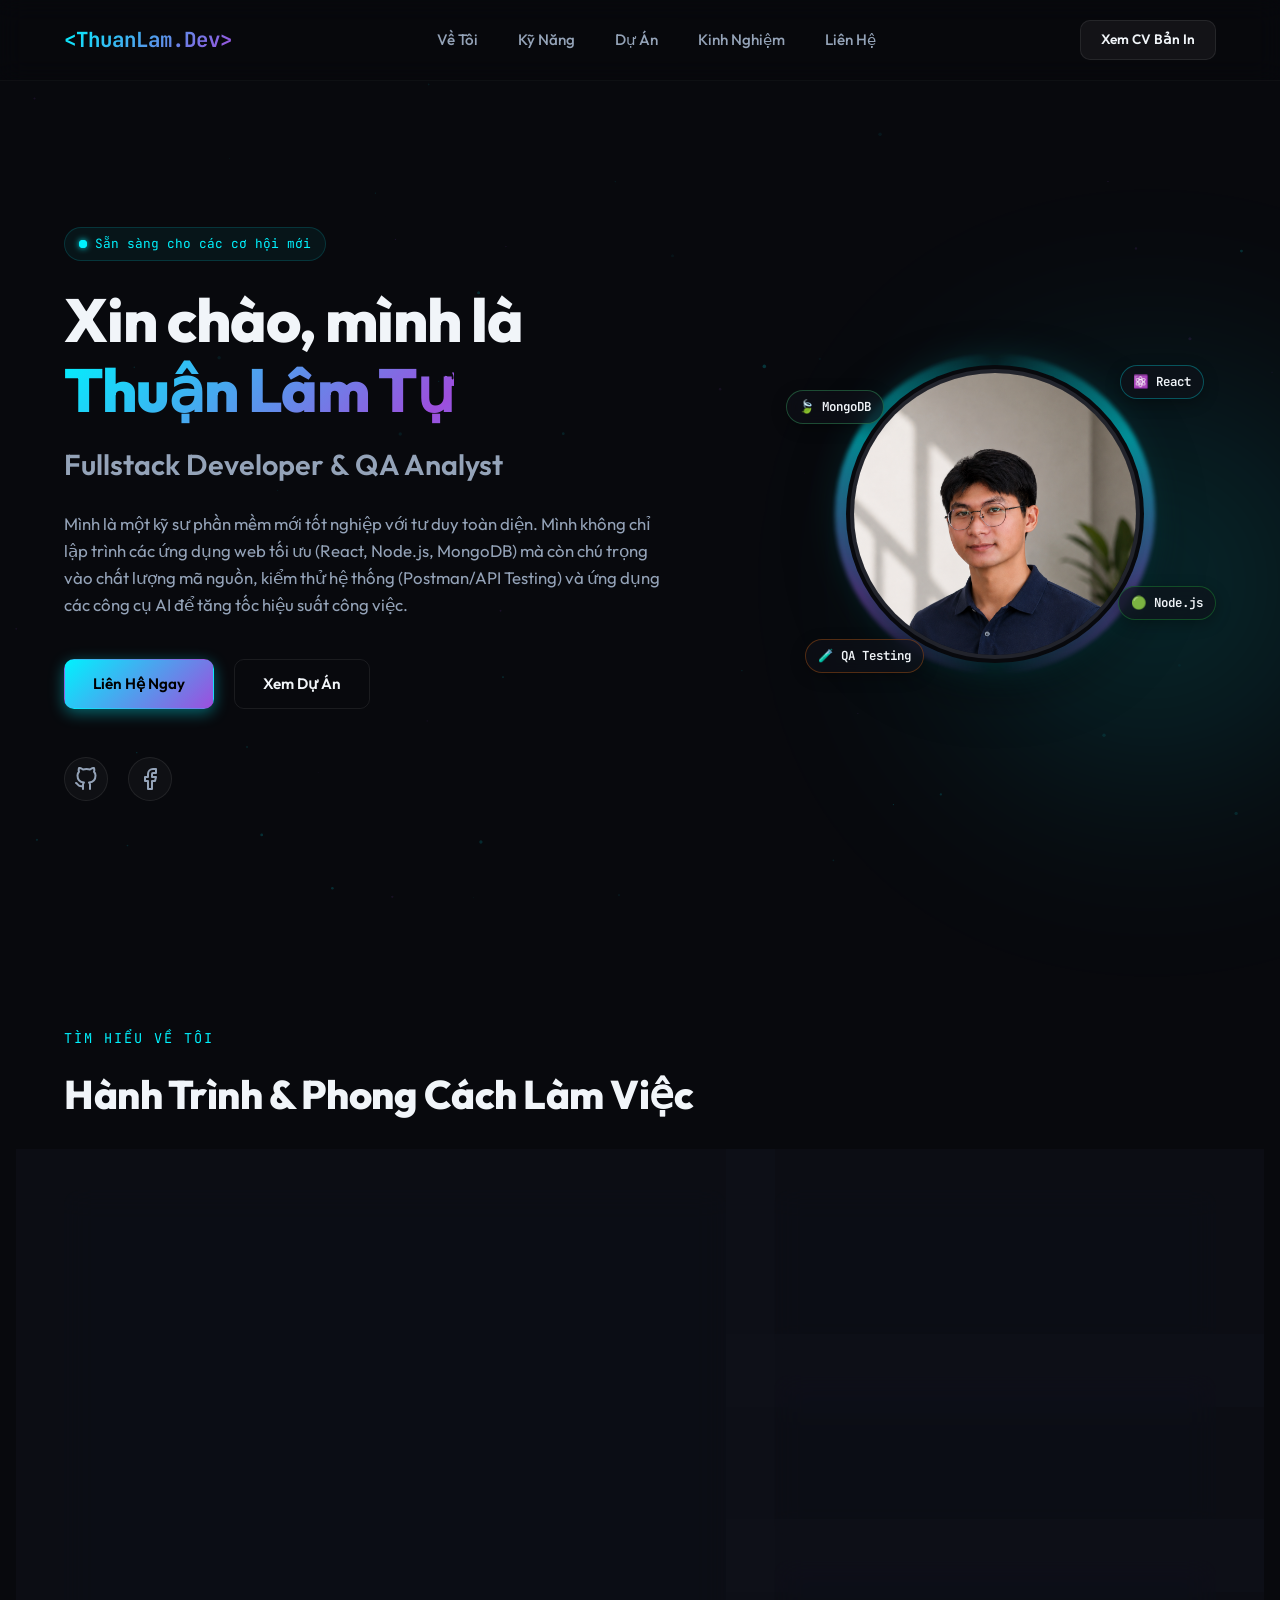
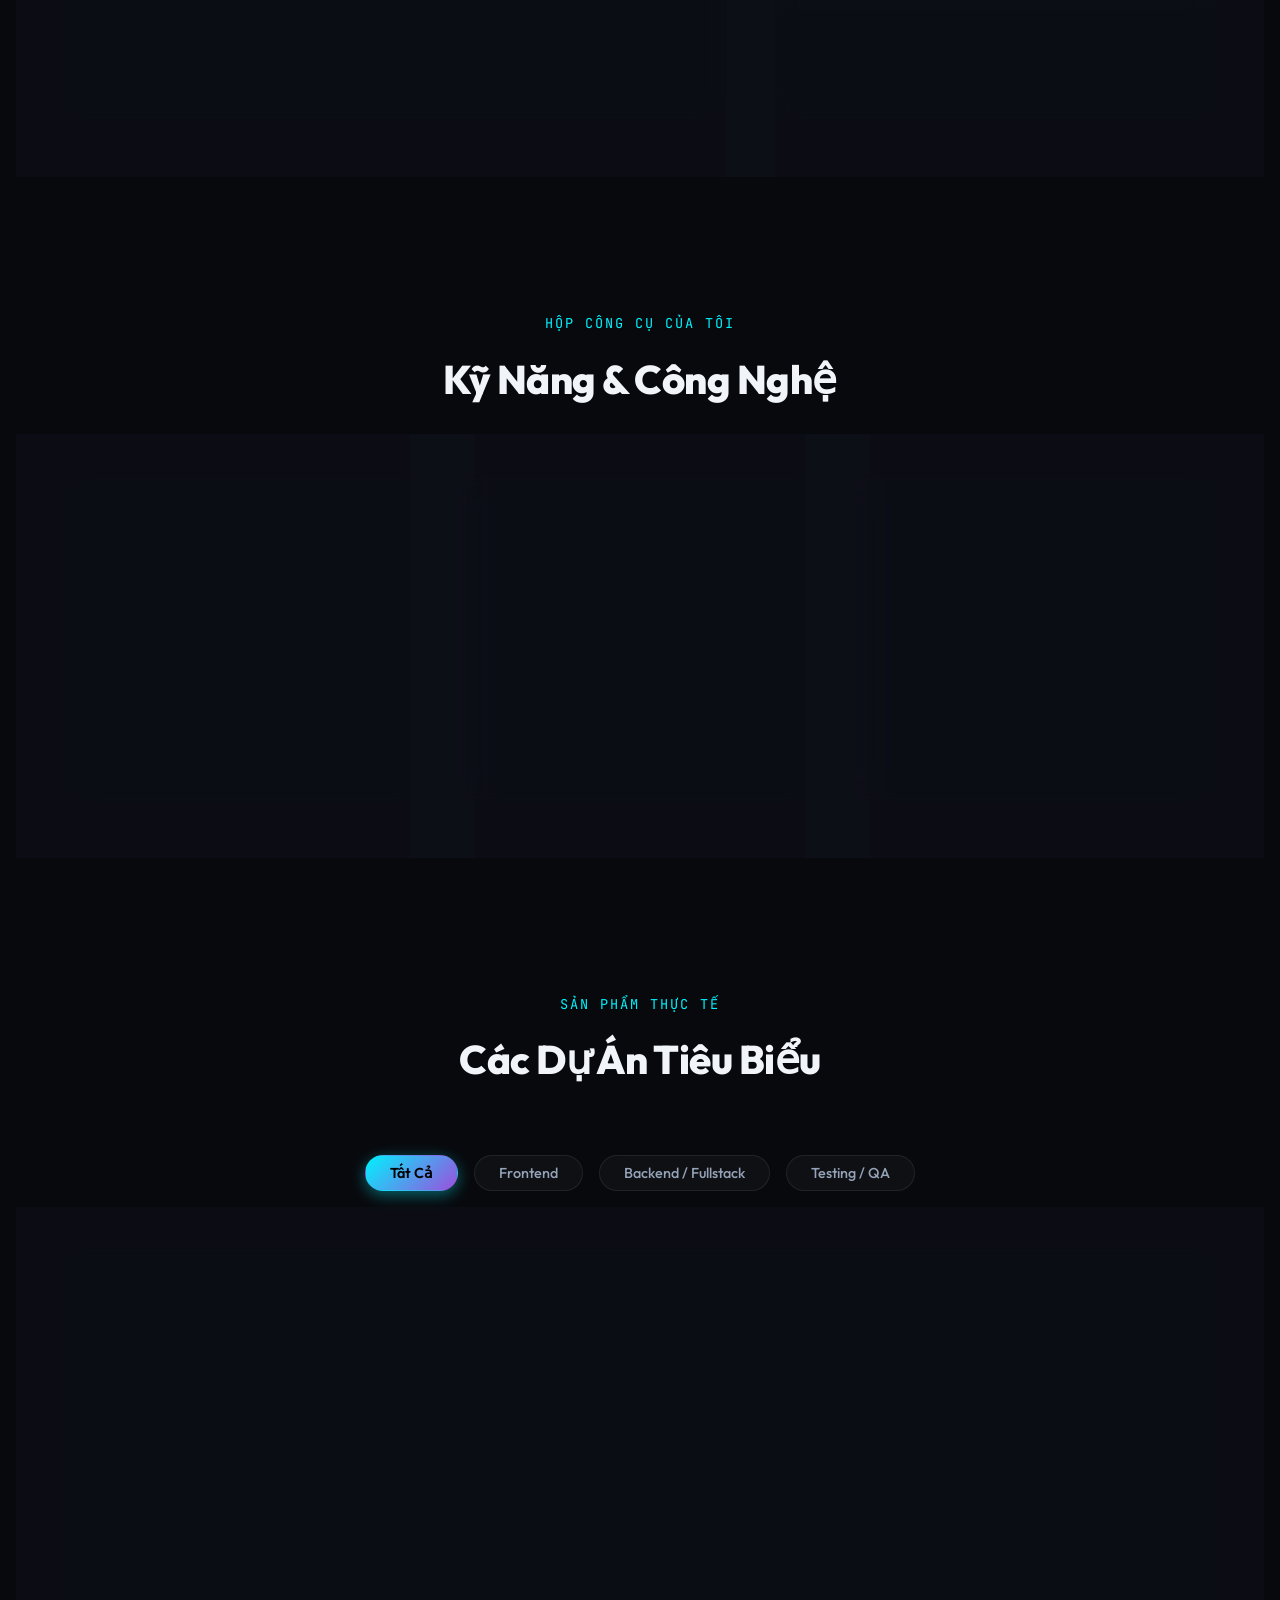
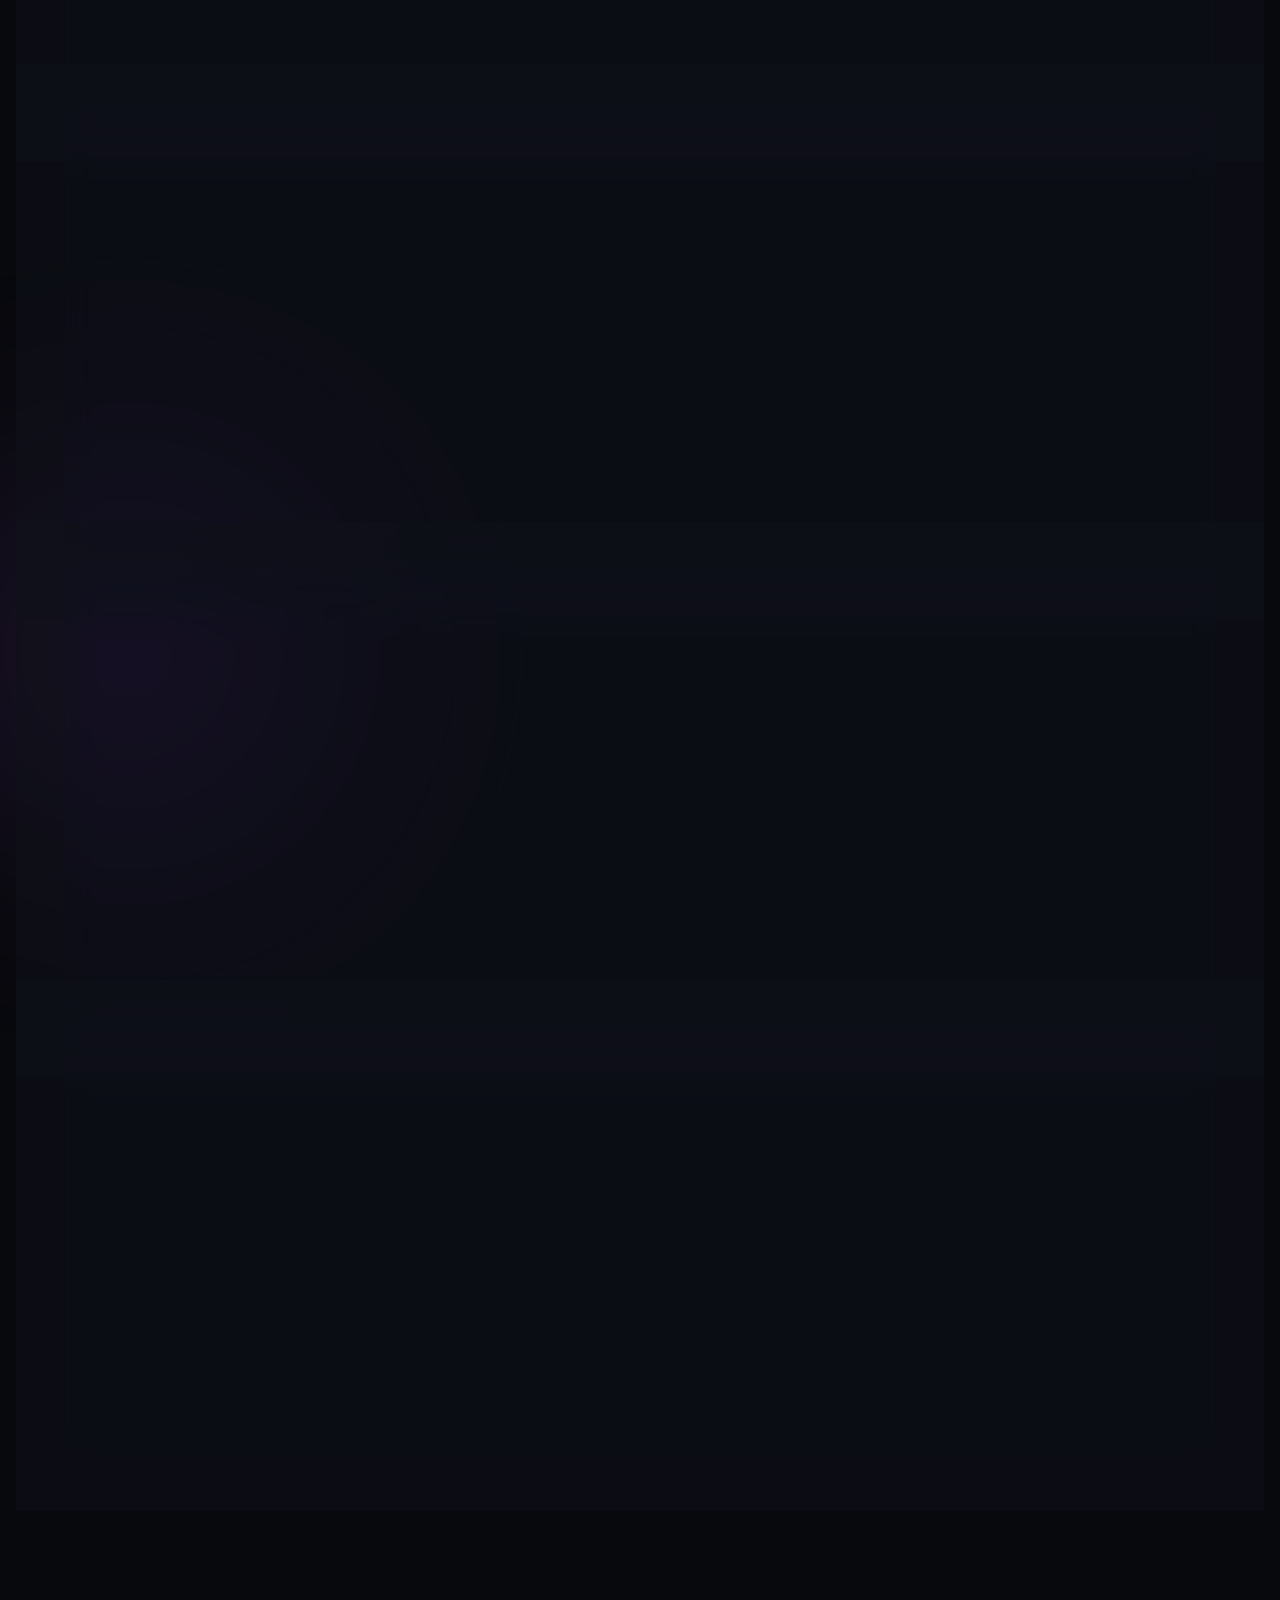
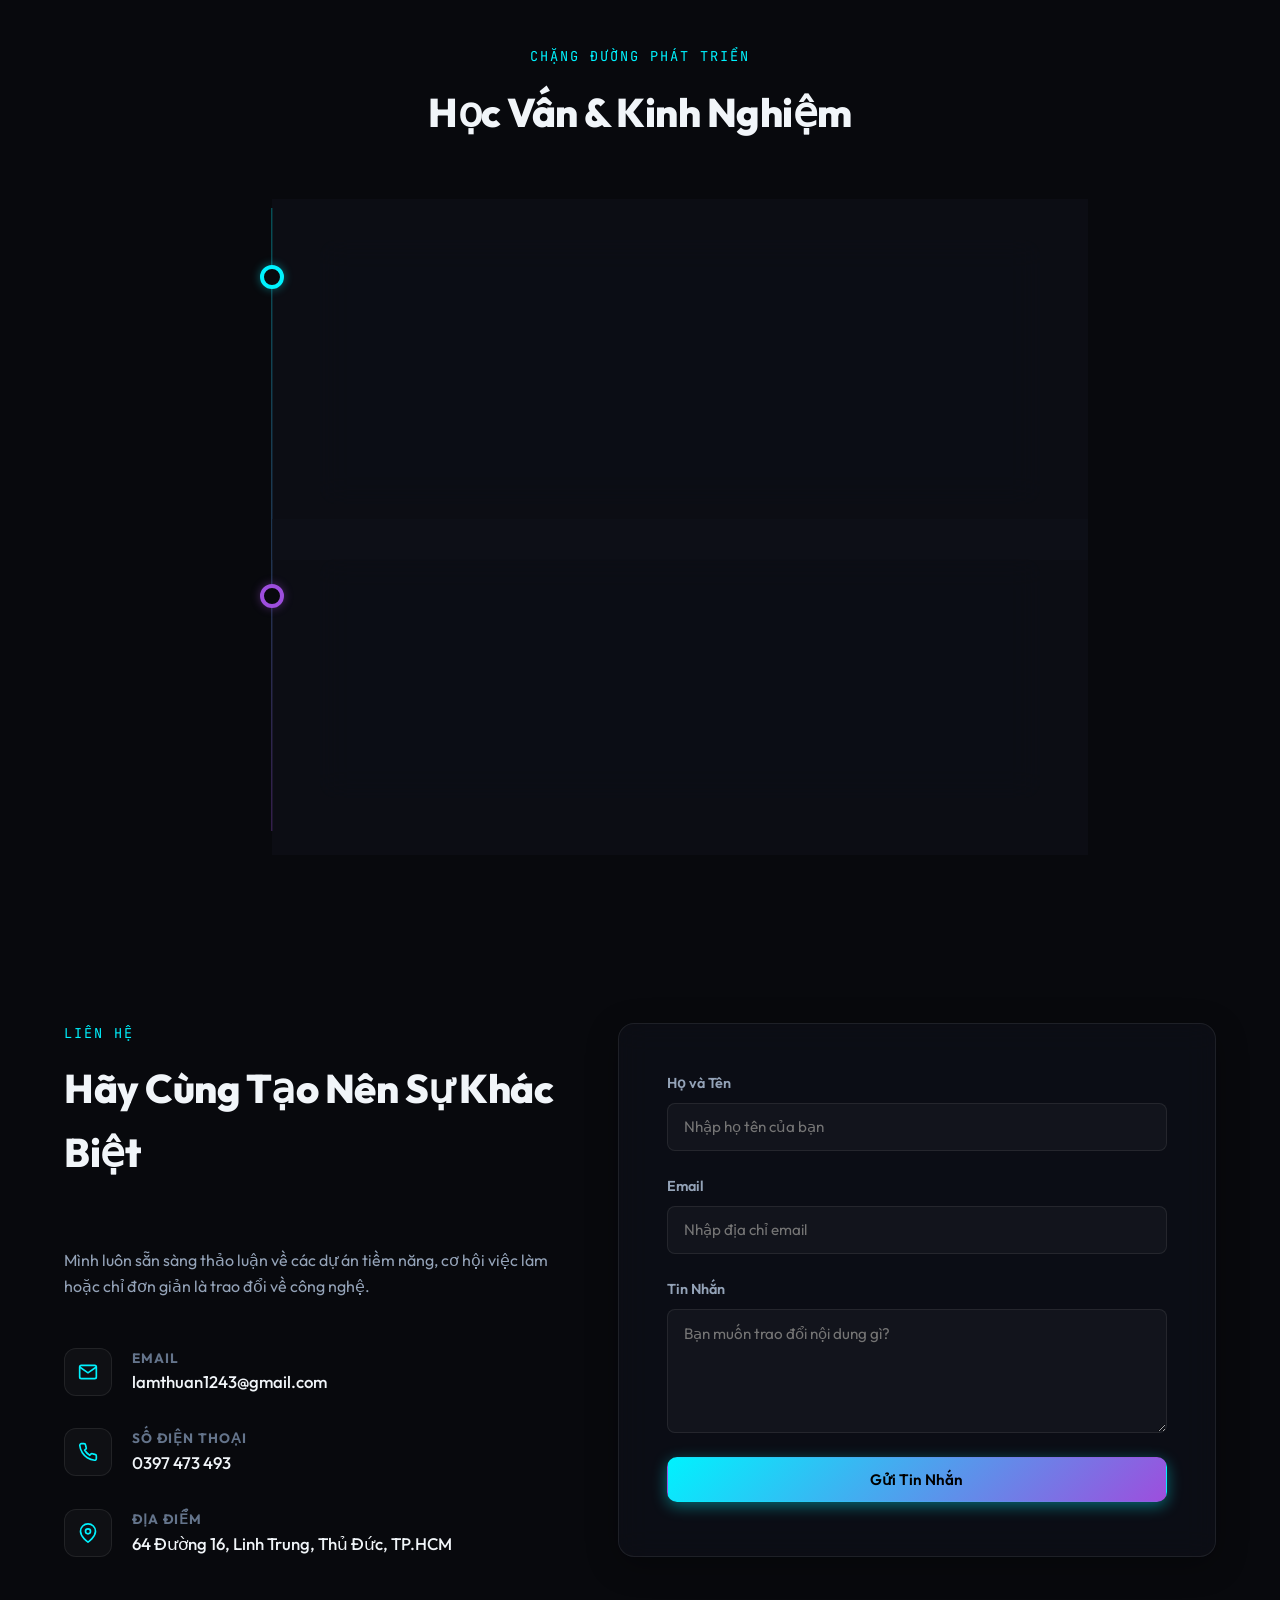
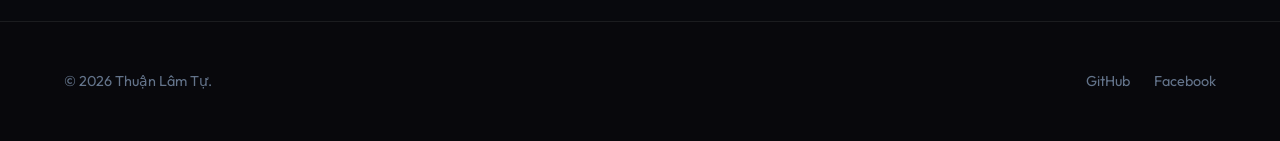
==== index.html @ 5eabab0a "Initial commit" ====
<!doctype html>
<html lang="vi">
  <head>
    <meta charset="UTF-8" />
    <meta name="viewport" content="width=device-width, initial-scale=1.0" />
    <title>Thuận Lâm Tự | Fullstack Developer & QA Analyst Portfolio</title>
    <meta
      name="description"
      content="Portfolio cá nhân của Thuận Lâm Tự - Fullstack Developer & QA Analyst. Chuyên React, Node.js, MongoDB, Java và API Testing."
    />
    <!-- Google Fonts -->
    <link rel="preconnect" href="https://fonts.googleapis.com" />
    <link rel="preconnect" href="https://fonts.gstatic.com" crossorigin />
    <link
      href="https://fonts.googleapis.com/css2?family=Outfit:wght@300;400;500;600;700;800&family=JetBrains+Mono:wght@400;500;700&display=swap"
      rel="stylesheet"
    />
    <!-- Style CSS -->
    <link rel="stylesheet" href="style.css" />
  </head>
  <body class="dark-theme">
    <!-- Background Elements for Neon Glow -->
    <div class="glow-bg-1"></div>
    <div class="glow-bg-2"></div>

    <!-- Custom Cursor Effect -->
    <div class="custom-cursor" id="customCursor"></div>

    <!-- Header / Navigation Bar -->
    <header class="main-header" id="mainHeader">
      <div class="container header-container">
        <a href="#" class="logo" id="headerLogo">
          <span class="text-gradient">&lt;ThuanLam.Dev&gt;</span>
        </a>
        <nav class="nav-menu" id="navMenu">
          <ul>
            <li>
              <a href="#about" class="nav-link" id="navLinkAbout">Về Tôi</a>
            </li>
            <li>
              <a href="#skills" class="nav-link" id="navLinkSkills">Kỹ Năng</a>
            </li>
            <li>
              <a href="#projects" class="nav-link" id="navLinkProjects"
                >Dự Án</a
              >
            </li>
            <li>
              <a href="#experience" class="nav-link" id="navLinkExp"
                >Kinh Nghiệm</a
              >
            </li>
            <li>
              <a href="#contact" class="nav-link" id="navLinkContact"
                >Liên Hệ</a
              >
            </li>
          </ul>
        </nav>
        <div class="header-actions">
          <a
            href="cv.html"
            class="btn btn-secondary btn-sm"
            id="btnHeaderCV"
            target="_blank"
            >Xem CV Bản In</a
          >
          <button class="menu-toggle" id="menuToggle" aria-label="Toggle Menu">
            <span class="bar"></span>
            <span class="bar"></span>
            <span class="bar"></span>
          </button>
        </div>
      </div>
    </header>

    <main>
      <!-- Hero Section -->
      <section class="hero-section" id="hero">
        <div class="container hero-container">
          <div class="hero-content">
            <div class="badge-welcome" id="heroBadge">
              <span class="pulse-dot"></span>
              <span>Sẵn sàng cho các cơ hội mới</span>
            </div>
            <h1 class="hero-title" id="heroTitle">
              Xin chào, mình là <br />
              <span class="text-gradient">Thuận Lâm Tự</span>
            </h1>
            <h2 class="hero-subtitle" id="heroSubtitle">
              Fullstack Developer &amp; QA Analyst
            </h2>
            <p class="hero-description" id="heroDesc">
              Mình là một kỹ sư phần mềm mới tốt nghiệp với tư duy toàn diện.
              Mình không chỉ lập trình các ứng dụng web tối ưu (React, Node.js,
              MongoDB) mà còn chú trọng vào chất lượng mã nguồn, kiểm thử hệ
              thống (Postman/API Testing) và ứng dụng các công cụ AI để tăng tốc
              hiệu suất công việc.
            </p>
            <div class="hero-btns" id="heroBtns">
              <a href="#contact" class="btn btn-primary" id="btnHeroContact"
                >Liên Hệ Ngay</a
              >
              <a href="#projects" class="btn btn-outline" id="btnHeroProjects"
                >Xem Dự Án</a
              >
            </div>
            <div class="social-links" id="heroSocials">
              <a
                href="https://github.com/ThuanLamTu"
                target="_blank"
                aria-label="GitHub"
                class="social-link-item"
              >
                <svg
                  viewBox="0 0 24 24"
                  width="24"
                  height="24"
                  stroke="currentColor"
                  stroke-width="2"
                  fill="none"
                  stroke-linecap="round"
                  stroke-linejoin="round"
                >
                  <path
                    d="M9 19c-5 1.5-5-2.5-7-3m14 6v-3.87a3.37 3.37 0 0 0-.94-2.61c3.14-.35 6.44-1.54 6.44-7A5.44 5.44 0 0 0 20 4.77 5.07 5.07 0 0 0 19.91 1S18.73.65 16 2.48a13.38 13.38 0 0 0-7 0C6.27.65 5.09 1 5.09 1A5.07 5.07 0 0 0 5 4.77a5.44 5.44 0 0 0-1.5 3.78c0 5.42 3.3 6.61 6.44 7A3.37 3.37 0 0 0 9 18.13V22"
                  ></path>
                </svg>
              </a>
              <a
                href="http://facebook.com/letmedownslowly25/"
                target="_blank"
                aria-label="Facebook"
                class="social-link-item"
              >
                <svg
                  viewBox="0 0 24 24"
                  width="24"
                  height="24"
                  stroke="currentColor"
                  stroke-width="2"
                  fill="none"
                  stroke-linecap="round"
                  stroke-linejoin="round"
                >
                  <path
                    d="M18 2h-3a5 5 0 0 0-5 5v3H7v4h3v8h4v-8h3l1-4h-4V7a1 1 0 0 1 1-1h3z"
                  ></path>
                </svg>
              </a>
            </div>
          </div>
          <div class="hero-visual" id="heroVisual">
            <!-- Avatar Photo Card -->
            <div class="avatar-card-wrap">
              <div class="avatar-glow-ring"></div>
              <div class="avatar-img-wrap">
                <img
                  src="avatar.png"
                  alt="Thuận Lâm Tự - Fullstack Developer"
                  class="avatar-photo"
                  id="avatarPhoto"
                />
              </div>
              <!-- Floating tech tags -->
              <div class="avatar-tag tag-1">⚛️ React</div>
              <div class="avatar-tag tag-2">🟢 Node.js</div>
              <div class="avatar-tag tag-3">🧪 QA Testing</div>
              <div class="avatar-tag tag-4">🍃 MongoDB</div>
            </div>
          </div>
        </div>
      </section>

      <!-- About Me Section -->
      <section class="about-section section" id="about">
        <div class="container">
          <div class="section-title-wrap">
            <span class="section-subtitle">Tìm Hiểu Về Tôi</span>
            <h2 class="section-title">Hành Trình &amp; Phong Cách Làm Việc</h2>
          </div>
          <div class="about-grid">
            <div class="about-info glass-card">
              <h3>Tôi là ai?</h3>
              <p>
                Chào bạn! Mình là một cử nhân CNTT vừa tốt nghiệp. Suốt những
                năm tháng đại học, mình tập trung nghiên cứu kỹ thuật lập trình
                hướng đối tượng (OOP) với <strong>Java</strong> và
                <strong>C/C++</strong> để xây dựng nền tảng tư duy logic vững
                chắc.
              </p>
              <p>
                Sau đó, mình lấn sân sang phát triển Web hiện đại sử dụng hệ
                sinh thái <strong>JavaScript (MERN Stack)</strong>. Trong quá
                trình học tập và đi thực tập (Internship), mình nhận ra tầm quan
                trọng cốt lõi của việc đảm bảo chất lượng phần mềm, từ đó mình
                phát triển thêm kỹ năng kiểm thử (Testing) và sử dụng thành thạo
                các công cụ như <strong>Postman</strong> để viết test case cho
                API.
              </p>
              <p>
                Một điểm mạnh khác của mình là khả năng kết hợp các công cụ
                <strong>AI tạo sinh (Generative AI)</strong> để tối ưu hóa quy
                trình viết code, gỡ lỗi (debugging) và lập tài liệu kỹ thuật,
                giúp dự án tiến triển nhanh chóng và chuẩn xác hơn.
              </p>
            </div>
            <div class="about-stats">
              <div class="stat-card glass-card">
                <span class="stat-num">01+</span>
                <span class="stat-label"
                  >Năm kinh nghiệm thực tế (Học tập &amp; Intern)</span
                >
              </div>
              <div class="stat-card glass-card">
                <span class="stat-num">05+</span>
                <span class="stat-label"
                  >Dự án hoàn thiện (Cá nhân &amp; Nhóm)</span
                >
              </div>
              <div class="stat-card glass-card">
                <span class="stat-num">100+</span>
                <span class="stat-label"
                  >API endpoint được thiết kế &amp; kiểm thử</span
                >
              </div>
            </div>
          </div>
        </div>
      </section>

      <!-- Skills Section -->
      <section class="skills-section section" id="skills">
        <div class="container">
          <div class="section-title-wrap text-center">
            <span class="section-subtitle">Hộp Công Cụ Của Tôi</span>
            <h2 class="section-title">Kỹ Năng &amp; Công Nghệ</h2>
          </div>

          <div class="skills-grid">
            <!-- Development Card -->
            <div class="skills-category-card glass-card" id="skillsDev">
              <div class="category-header">
                <svg
                  viewBox="0 0 24 24"
                  width="24"
                  height="24"
                  stroke="currentColor"
                  stroke-width="2"
                  fill="none"
                >
                  <polyline points="16 18 22 12 16 6"></polyline>
                  <polyline points="8 6 2 12 8 18"></polyline>
                </svg>
                <h3>Lập Trình &amp; Phát Triển</h3>
              </div>
              <ul class="skills-list">
                <li>
                  <div class="skill-info">
                    <span>React.js / HTML5 / CSS3</span
                    ><span class="skill-percent">85%</span>
                  </div>
                  <div class="skill-bar-bg">
                    <div class="skill-bar-fill" style="width: 85%"></div>
                  </div>
                </li>
                <li>
                  <div class="skill-info">
                    <span>Node.js / Express</span
                    ><span class="skill-percent">80%</span>
                  </div>
                  <div class="skill-bar-bg">
                    <div class="skill-bar-fill" style="width: 80%"></div>
                  </div>
                </li>
                <li>
                  <div class="skill-info">
                    <span>Java OOP / C/C++</span
                    ><span class="skill-percent">75%</span>
                  </div>
                  <div class="skill-bar-bg">
                    <div class="skill-bar-fill" style="width: 75%"></div>
                  </div>
                </li>
              </ul>
            </div>

            <!-- Testing & Database Card -->
            <div class="skills-category-card glass-card" id="skillsQA">
              <div class="category-header">
                <svg
                  viewBox="0 0 24 24"
                  width="24"
                  height="24"
                  stroke="currentColor"
                  stroke-width="2"
                  fill="none"
                >
                  <rect x="3" y="3" width="18" height="18" rx="2" ry="2"></rect>
                  <line x1="9" y1="9" x2="15" y2="15"></line>
                  <line x1="15" y1="9" x2="9" y2="15"></line>
                </svg>
                <h3>Kiểm Thử &amp; Cơ Sở Dữ Liệu</h3>
              </div>
              <ul class="skills-list">
                <li>
                  <div class="skill-info">
                    <span>API Testing (Postman)</span
                    ><span class="skill-percent">85%</span>
                  </div>
                  <div class="skill-bar-bg">
                    <div class="skill-bar-fill" style="width: 85%"></div>
                  </div>
                </li>
                <li>
                  <div class="skill-info">
                    <span>Manual &amp; Unit Testing</span
                    ><span class="skill-percent">75%</span>
                  </div>
                  <div class="skill-bar-bg">
                    <div class="skill-bar-fill" style="width: 75%"></div>
                  </div>
                </li>
                <li>
                  <div class="skill-info">
                    <span>MongoDB / SQL</span
                    ><span class="skill-percent">80%</span>
                  </div>
                  <div class="skill-bar-bg">
                    <div class="skill-bar-fill" style="width: 80%"></div>
                  </div>
                </li>
              </ul>
            </div>

            <!-- Design & Productivity Card -->
            <div class="skills-category-card glass-card" id="skillsDesign">
              <div class="category-header">
                <svg
                  viewBox="0 0 24 24"
                  width="24"
                  height="24"
                  stroke="currentColor"
                  stroke-width="2"
                  fill="none"
                >
                  <path
                    d="M12 22C17.5228 22 22 17.5228 22 12C22 6.47715 17.5228 2 12 2C6.47715 2 2 6.47715 2 12C2 17.5228 6.47715 22 12 22Z"
                  ></path>
                  <path
                    d="M12 16C14.2091 16 16 14.2091 16 12C16 9.79086 14.2091 8 12 8C9.79086 8 8 9.79086 8 12C8 14.2091 9.79086 16 12 16Z"
                  ></path>
                </svg>
                <h3>Thiết Kế &amp; Công Cụ AI</h3>
              </div>
              <ul class="skills-list">
                <li>
                  <div class="skill-info">
                    <span>UI/UX Design (Figma)</span
                    ><span class="skill-percent">70%</span>
                  </div>
                  <div class="skill-bar-bg">
                    <div class="skill-bar-fill" style="width: 70%"></div>
                  </div>
                </li>
                <li>
                  <div class="skill-info">
                    <span>AI Prompt Engineering (Gemini, ChatGPT)</span
                    ><span class="skill-percent">90%</span>
                  </div>
                  <div class="skill-bar-bg">
                    <div class="skill-bar-fill" style="width: 90%"></div>
                  </div>
                </li>
                <li>
                  <div class="skill-info">
                    <span>Git / GitHub Version Control</span
                    ><span class="skill-percent">80%</span>
                  </div>
                  <div class="skill-bar-bg">
                    <div class="skill-bar-fill" style="width: 80%"></div>
                  </div>
                </li>
              </ul>
            </div>
          </div>
        </div>
      </section>

      <!-- Projects Section -->
      <section class="projects-section section" id="projects">
        <div class="container">
          <div class="section-title-wrap text-center">
            <span class="section-subtitle">Sản Phẩm Thực Tế</span>
            <h2 class="section-title">Các Dự Án Tiêu Biểu</h2>
          </div>

          <!-- Filters -->
          <div class="projects-filter" id="projectFilters">
            <button class="filter-btn active" data-filter="all">Tất Cả</button>
            <button class="filter-btn" data-filter="frontend">Frontend</button>
            <button class="filter-btn" data-filter="backend">
              Backend / Fullstack
            </button>
            <button class="filter-btn" data-filter="testing">
              Testing / QA
            </button>
          </div>

                    <!-- Project 1: LocaTrip - Real GitHub Project -->
                    <div class="project-card glass-card" data-category="backend">
                        <div class="project-img-placeholder">
                            <span class="project-icon">🗻</span>
                        </div>
                        <div class="project-info">
                            <div class="project-tags">
                                <span class="project-tag">JavaScript</span>
                                <span class="project-tag">Node.js</span>
                                <span class="project-tag">React</span>
                                <span class="project-tag">MongoDB</span>
                            </div>
                            <h3>LocaTrip</h3>
                            <p>Ứng dụng hỗ trợ du lịch địa phương cho phép người dùng tìm kiếm, đặt chỗ và khám phá các địa điểm du lịch gần với vị trí của mình, tích hợp bản đồ và hệ thống đánh giá.</p>
                            <div class="project-links">
                                <a href="https://github.com/ThuanLamTu/LocaTrip" target="_blank" class="project-link-btn">
                                    <svg viewBox="0 0 24 24" width="18" height="18" stroke="currentColor" stroke-width="2" fill="none"><path d="M9 19c-5 1.5-5-2.5-7-3m14 6v-3.87a3.37 3.37 0 0 0-.94-2.61c3.14-.35 6.44-1.54 6.44-7A5.44 5.44 0 0 0 20 4.77 5.07 5.07 0 0 0 19.91 1S18.73.65 16 2.48a13.38 13.38 0 0 0-7 0C6.27.65 5.09 1 5.09 1A5.07 5.07 0 0 0 5 4.77a5.44 5.44 0 0 0-1.5 3.78c0 5.42 3.3 6.61 6.44 7A3.37 3.37 0 0 0 9 18.13V22"></path></svg>
                                    Xem trên GitHub
                                </a>
                            </div>
                        </div>
                    </div>

                    <!-- Project 2: Portfolio Website - Real GitHub Project -->
                    <div class="project-card glass-card" data-category="frontend">
                        <div class="project-img-placeholder">
                            <span class="project-icon">🌐</span>
                        </div>
                        <div class="project-info">
                            <div class="project-tags">
                                <span class="project-tag">HTML</span>
                                <span class="project-tag">CSS</span>
                                <span class="project-tag">JavaScript</span>
                            </div>
                            <h3>Portfolio Website (tlt)</h3>
                            <p>Trang Portfolio cá nhân giới thiệu kỹ năng, dự án và thông tin liên hệ. Được xây dựng bằng HTML/CSS/JS thuần, thiết kế responsive và được host trên GitHub Pages.</p>
                            <div class="project-links">
                                <a href="https://github.com/ThuanLamTu/Portfolio__tlt" target="_blank" class="project-link-btn">
                                    <svg viewBox="0 0 24 24" width="18" height="18" stroke="currentColor" stroke-width="2" fill="none"><path d="M9 19c-5 1.5-5-2.5-7-3m14 6v-3.87a3.37 3.37 0 0 0-.94-2.61c3.14-.35 6.44-1.54 6.44-7A5.44 5.44 0 0 0 20 4.77 5.07 5.07 0 0 0 19.91 1S18.73.65 16 2.48a13.38 13.38 0 0 0-7 0C6.27.65 5.09 1 5.09 1A5.07 5.07 0 0 0 5 4.77a5.44 5.44 0 0 0-1.5 3.78c0 5.42 3.3 6.61 6.44 7A3.37 3.37 0 0 0 9 18.13V22"></path></svg>
                                    Xem trên GitHub
                                </a>
                            </div>
                        </div>
                    </div>

                    <!-- Project 3: ChickenInvader Game -->
                    <div class="project-card glass-card" data-category="frontend">
                        <div class="project-img-placeholder">
                            <span class="project-icon">🐓</span>
                        </div>
                        <div class="project-info">
                            <div class="project-tags">
                                <span class="project-tag">C++</span>
                                <span class="project-tag">OOP</span>
                                <span class="project-tag">Game Dev</span>
                            </div>
                            <h3>Chicken Invader Game</h3>
                            <p>Game bắn gà kiểu arcade cổ điển được xây dựng bằng C++ áp dụng lập trình hướng đối tượng (OOP). Dự án thực hành các Design Pattern và quản lý vòng đời game object.</p>
                            <div class="project-links">
                                <a href="https://github.com/ThuanLamTu/ChickenInvader" target="_blank" class="project-link-btn">
                                    <svg viewBox="0 0 24 24" width="18" height="18" stroke="currentColor" stroke-width="2" fill="none"><path d="M9 19c-5 1.5-5-2.5-7-3m14 6v-3.87a3.37 3.37 0 0 0-.94-2.61c3.14-.35 6.44-1.54 6.44-7A5.44 5.44 0 0 0 20 4.77 5.07 5.07 0 0 0 19.91 1S18.73.65 16 2.48a13.38 13.38 0 0 0-7 0C6.27.65 5.09 1 5.09 1A5.07 5.07 0 0 0 5 4.77a5.44 5.44 0 0 0-1.5 3.78c0 5.42 3.3 6.61 6.44 7A3.37 3.37 0 0 0 9 18.13V22"></path></svg>
                                    Xem trên GitHub
                                </a>
                            </div>
                        </div>
                    </div>

                    <!-- Project 4: GitHub Pages Site -->
                    <div class="project-card glass-card" data-category="frontend">
                        <div class="project-img-placeholder">
                            <span class="project-icon">📌</span>
                        </div>
                        <div class="project-info">
                            <div class="project-tags">
                                <span class="project-tag">HTML</span>
                                <span class="project-tag">GitHub Pages</span>
                                <span class="project-tag">Responsive</span>
                            </div>
                            <h3>GitHub Pages Site</h3>
                            <p>Trang web cá nhân được host miễn phí trên GitHub Pages, sử dụng HTML tương tác và được trinh bày responsive trên nhiều thiết bị.</p>
                            <div class="project-links">
                                <a href="https://github.com/ThuanLamTu/thuanlamtu5.github.io" target="_blank" class="project-link-btn">
                                    <svg viewBox="0 0 24 24" width="18" height="18" stroke="currentColor" stroke-width="2" fill="none"><path d="M9 19c-5 1.5-5-2.5-7-3m14 6v-3.87a3.37 3.37 0 0 0-.94-2.61c3.14-.35 6.44-1.54 6.44-7A5.44 5.44 0 0 0 20 4.77 5.07 5.07 0 0 0 19.91 1S18.73.65 16 2.48a13.38 13.38 0 0 0-7 0C6.27.65 5.09 1 5.09 1A5.07 5.07 0 0 0 5 4.77a5.44 5.44 0 0 0-1.5 3.78c0 5.42 3.3 6.61 6.44 7A3.37 3.37 0 0 0 9 18.13V22"></path></svg>
                                    Xem trên GitHub
                                </a>
                            </div>
                        </div>
                    </div>
                </div>
        </div>
      </section>

      <!-- Experience Timeline Section -->
      <section class="experience-section section" id="experience">
        <div class="container">
          <div class="section-title-wrap text-center">
            <span class="section-subtitle">Chặng Đường Phát Triển</span>
            <h2 class="section-title">Học Vấn &amp; Kinh Nghiệm</h2>
          </div>

          <div class="timeline" id="experienceTimeline">
                    <!-- Timeline Item 1: Internship DKP -->
                    <div class="timeline-item">
                        <div class="timeline-dot"></div>
                        <div class="timeline-content glass-card">
                            <span class="timeline-date">24/01/2025 - 26/04/2025</span>
                            <h3>Thực Tập Sinh Phát Triển &amp; Kiểm Thử</h3>
                            <span class="timeline-company">Công ty TNHH Tin Học và Thương Mại DKP</span>
                            <p>Tham gia lập trình các API endpoints cho hệ thống quản lý nội bộ sử dụng Node.js &amp; Express. Phối hợp với team QA thiết kế tài liệu kiểm thử, thực hiện viết test case tự động hóa trên Postman, giảm thời gian hồi đáp lỗi lên đến 20%.</p>
                        </div>
                    </div>
                    <!-- Timeline Item 2: Education -->
                    <div class="timeline-item">
                        <div class="timeline-dot"></div>
                        <div class="timeline-content glass-card">
                            <span class="timeline-date">Năm 2021 - 2025</span>
                            <h3>Tốt nghiệp Cử nhân Khoa học Máy tính</h3>
                            <span class="timeline-company">Đại học Công nghệ thông tin (UIT) - ĐHQG TP.HCM</span>
                            <p>Học tập chuyên sâu về cấu trúc dữ liệu và giải thuật, lập trình hướng đối tượng OOP với Java, C++. Xây dựng đồ án tốt nghiệp ứng dụng Web MERN Stack đạt điểm xuất sắc.</p>
                        </div>
                    </div>
          </div>
        </div>
      </section>

      <!-- Contact Section -->
      <section class="contact-section section" id="contact">
        <div class="container contact-container">
          <div class="contact-info-wrap">
            <div class="section-title-wrap">
              <span class="section-subtitle">Liên Hệ</span>
              <h2 class="section-title">Hãy Cùng Tạo Nên Sự Khác Biệt</h2>
            </div>
            <p>
              Mình luôn sẵn sàng thảo luận về các dự án tiềm năng, cơ hội việc
              làm hoặc chỉ đơn giản là trao đổi về công nghệ.
            </p>

            <div class="contact-details">
              <div class="contact-detail-item">
                <div class="detail-icon">
                  <svg
                    viewBox="0 0 24 24"
                    width="20"
                    height="20"
                    stroke="currentColor"
                    stroke-width="2"
                    fill="none"
                  >
                    <path
                      d="M4 4h16c1.1 0 2 .9 2 2v12c0 1.1-.9 2-2 2H4c-1.1 0-2-.9-2-2V6c0-1.1.9-2 2-2z"
                    ></path>
                    <polyline points="22,6 12,13 2,6"></polyline>
                  </svg>
                </div>
                <div>
                  <h4>Email</h4>
                  <a href="mailto:lamthuan1243@gmail.com"
                    >lamthuan1243@gmail.com</a
                  >
                </div>
              </div>
              <div class="contact-detail-item">
                <div class="detail-icon">
                  <svg
                    viewBox="0 0 24 24"
                    width="20"
                    height="20"
                    stroke="currentColor"
                    stroke-width="2"
                    fill="none"
                  >
                    <path
                      d="M22 16.92v3a2 2 0 0 1-2.18 2 19.79 19.79 0 0 1-8.63-3.07 19.5 19.5 0 0 1-6-6 19.79 19.79 0 0 1-3.07-8.67A2 2 0 0 1 4.11 2h3a2 2 0 0 1 2 1.72 12.84 12.84 0 0 0 .7 2.81 2 2 0 0 1-.45 2.11L8.09 9.91a16 16 0 0 0 6 6l1.27-1.27a2 2 0 0 1 2.11-.45 12.84 12.84 0 0 0 2.81.7A2 2 0 0 1 22 16.92z"
                    ></path>
                  </svg>
                </div>
                <div>
                  <h4>Số điện thoại</h4>
                  <a href="tel:+840397473493">0397 473 493</a>
                </div>
              </div>
              <div class="contact-detail-item">
                <div class="detail-icon">
                  <svg
                    viewBox="0 0 24 24"
                    width="20"
                    height="20"
                    stroke="currentColor"
                    stroke-width="2"
                    fill="none"
                  >
                    <path
                      d="M21 10c0 7-9 13-9 13s-9-6-9-13a9 9 0 0 1 18 0z"
                    ></path>
                    <circle cx="12" cy="10" r="3"></circle>
                  </svg>
                </div>
                <div>
                  <h4>Địa điểm</h4>
                  <span>64 Đường 16, Linh Trung, Thủ Đức, TP.HCM</span>
                </div>
              </div>
            </div>
          </div>

          <div class="contact-form-wrap glass-card" id="contactFormContainer">
            <form id="contactForm" class="contact-form">
              <div class="form-group">
                <label for="formName">Họ và Tên</label>
                <input
                  type="text"
                  id="formName"
                  required
                  placeholder="Nhập họ tên của bạn"
                />
              </div>
              <div class="form-group">
                <label for="formEmail">Email</label>
                <input
                  type="email"
                  id="formEmail"
                  required
                  placeholder="Nhập địa chỉ email"
                />
              </div>
              <div class="form-group">
                <label for="formMessage">Tin Nhắn</label>
                <textarea
                  id="formMessage"
                  required
                  rows="5"
                  placeholder="Bạn muốn trao đổi nội dung gì?"
                ></textarea>
              </div>
              <button
                type="submit"
                class="btn btn-primary btn-block"
                id="btnSubmitForm"
              >
                Gửi Tin Nhắn
              </button>
            </form>
            <div class="form-success-msg" id="formSuccessMsg">
              <span class="success-icon">✓</span>
              <h3>Cảm ơn bạn đã gửi tin nhắn!</h3>
              <p>Mình sẽ phản hồi lại cho bạn trong thời gian sớm nhất.</p>
            </div>
          </div>
        </div>
      </section>
    </main>

    <!-- Footer -->
    <footer class="main-footer">
      <div class="container footer-container">
        <p>&copy; 2026 Thuận Lâm Tự.</p>
        <div class="footer-links">
          <a href="https://github.com/ThuanLamTu" target="_blank">GitHub</a>
          <a href="http://facebook.com/letmedownslowly25/" target="_blank"
            >Facebook</a
          >
        </div>
      </div>
    </footer>

    <!-- App JS -->
    <script src="app.js"></script>
  </body>
</html>
---- style.css ----
/* ==========================================
   DESIGN SYSTEM & VARIABLES
   ========================================== */
:root {
    --bg-primary: #08090d;
    --bg-secondary: #0f111a;
    --bg-tertiary: #161925;
    
    --text-primary: #f1f5f9;
    --text-secondary: #94a3b8;
    --text-muted: #64748b;
    
    --accent-cyan: #00f2fe;
    --accent-purple: #9d4edd;
    --accent-purple-glow: rgba(157, 78, 221, 0.4);
    --accent-cyan-glow: rgba(0, 242, 254, 0.4);
    
    --glass-bg: rgba(15, 17, 26, 0.6);
    --glass-border: rgba(255, 255, 255, 0.08);
    --glass-shadow: rgba(0, 0, 0, 0.3);
    
    --font-sans: 'Outfit', sans-serif;
    --font-mono: 'JetBrains Mono', monospace;
    
    --transition-smooth: all 0.4s cubic-bezier(0.16, 1, 0.3, 1);
    --transition-quick: all 0.2s ease;
}

/* ==========================================
   RESET & BASE STYLES
   ========================================== */
* {
    margin: 0;
    padding: 0;
    box-sizing: border-box;
}

html {
    scroll-behavior: smooth;
    font-size: 16px;
}

body {
    background-color: var(--bg-primary);
    color: var(--text-primary);
    font-family: var(--font-sans);
    line-height: 1.6;
    overflow-x: hidden;
    position: relative;
}

/* Scrollbar Customization */
::-webkit-scrollbar {
    width: 8px;
}
::-webkit-scrollbar-track {
    background: var(--bg-primary);
}
::-webkit-scrollbar-thumb {
    background: var(--bg-tertiary);
    border-radius: 4px;
    border: 2px solid var(--bg-primary);
}
::-webkit-scrollbar-thumb:hover {
    background: var(--accent-purple);
}

/* ==========================================
   AMBIENT GLOW BACKGROUNDS
   ========================================== */
.glow-bg-1, .glow-bg-2 {
    position: absolute;
    width: 40vw;
    height: 40vw;
    border-radius: 50%;
    filter: blur(120px);
    z-index: -1;
    pointer-events: none;
    opacity: 0.25;
}
.glow-bg-1 {
    top: 5%;
    right: -10%;
    background: radial-gradient(circle, var(--accent-cyan) 0%, transparent 70%);
}
.glow-bg-2 {
    top: 55%;
    left: -10%;
    background: radial-gradient(circle, var(--accent-purple) 0%, transparent 70%);
}

/* Custom Cursor */
.custom-cursor {
    width: 20px;
    height: 20px;
    border: 2px solid var(--accent-cyan);
    border-radius: 50%;
    position: fixed;
    transform: translate(-50%, -50%);
    pointer-events: none;
    z-index: 9999;
    transition: width 0.2s, height 0.2s, background-color 0.2s;
    opacity: 0;
}
@media (max-width: 1024px) {
    .custom-cursor {
        display: none;
    }
}

/* ==========================================
   REUSABLE COMPONENTS & UTILITIES
   ========================================== */
.container {
    width: 100%;
    max-width: 1200px;
    margin: 0 auto;
    padding: 0 1.5rem;
}

.section {
    padding: 8rem 0 4rem 0;
}

/* Glassmorphism Card base */
.glass-card {
    background: var(--glass-bg);
    backdrop-filter: blur(16px) saturate(180%);
    -webkit-backdrop-filter: blur(16px) saturate(180%);
    border: 1px solid var(--glass-border);
    border-radius: 16px;
    box-shadow: 0 8px 32px var(--glass-shadow);
}

/* Text Gradient Effect */
.text-gradient {
    background: linear-gradient(135deg, var(--accent-cyan) 0%, var(--accent-purple) 100%);
    -webkit-background-clip: text;
    -webkit-text-fill-color: transparent;
}

/* Buttons */
.btn {
    display: inline-flex;
    align-items: center;
    justify-content: center;
    padding: 0.75rem 1.75rem;
    font-family: var(--font-sans);
    font-weight: 600;
    font-size: 0.95rem;
    border-radius: 10px;
    cursor: pointer;
    text-decoration: none;
    transition: var(--transition-smooth);
    border: 1px solid transparent;
}

.btn-sm {
    padding: 0.5rem 1.25rem;
    font-size: 0.85rem;
}

.btn-primary {
    background: linear-gradient(135deg, var(--accent-cyan) 0%, var(--accent-purple) 100%);
    color: #000;
    box-shadow: 0 4px 15px var(--accent-cyan-glow);
}
.btn-primary:hover {
    transform: translateY(-3px);
    box-shadow: 0 8px 25px var(--accent-purple-glow);
    color: #fff;
}

.btn-outline {
    background: transparent;
    color: var(--text-primary);
    border-color: var(--glass-border);
}
.btn-outline:hover {
    background: rgba(255, 255, 255, 0.05);
    border-color: var(--text-primary);
    transform: translateY(-3px);
}

.btn-secondary {
    background: rgba(255, 255, 255, 0.05);
    color: var(--text-primary);
    border-color: var(--glass-border);
}
.btn-secondary:hover {
    background: linear-gradient(135deg, rgba(0, 242, 254, 0.2) 0%, rgba(157, 78, 221, 0.2) 100%);
    border-color: var(--accent-cyan);
    transform: translateY(-2px);
}

.btn-block {
    display: flex;
    width: 100%;
}

/* Section Title Headers */
.section-title-wrap {
    margin-bottom: 4rem;
}
.text-center {
    text-align: center;
}
.section-subtitle {
    font-family: var(--font-mono);
    font-size: 0.85rem;
    color: var(--accent-cyan);
    letter-spacing: 2px;
    text-transform: uppercase;
    display: block;
    margin-bottom: 0.75rem;
}
.section-title {
    font-size: 2.5rem;
    font-weight: 800;
    letter-spacing: -0.5px;
}

/* ==========================================
   HEADER / NAVIGATION STYLES
   ========================================== */
.main-header {
    position: fixed;
    top: 0;
    left: 0;
    width: 100%;
    z-index: 1000;
    padding: 1.25rem 0;
    background: rgba(8, 9, 13, 0.3);
    backdrop-filter: blur(12px);
    -webkit-backdrop-filter: blur(12px);
    border-bottom: 1px solid rgba(255, 255, 255, 0.03);
    transition: var(--transition-smooth);
}
.main-header.scrolled {
    padding: 0.8rem 0;
    background: rgba(8, 9, 13, 0.8);
    box-shadow: 0 4px 30px rgba(0, 0, 0, 0.3);
    border-bottom: 1px solid rgba(255, 255, 255, 0.05);
}

.header-container {
    display: flex;
    align-items: center;
    justify-content: space-between;
}

.logo {
    font-family: var(--font-mono);
    font-weight: 700;
    font-size: 1.3rem;
    text-decoration: none;
}

.nav-menu ul {
    display: flex;
    list-style: none;
    gap: 2.5rem;
}
.nav-link {
    color: var(--text-secondary);
    text-decoration: none;
    font-size: 0.95rem;
    font-weight: 500;
    transition: var(--transition-quick);
}
.nav-link:hover {
    color: var(--accent-cyan);
}

.header-actions {
    display: flex;
    align-items: center;
    gap: 1rem;
}

.menu-toggle {
    display: none;
    background: transparent;
    border: none;
    cursor: pointer;
    flex-direction: column;
    gap: 6px;
    padding: 5px;
}
.menu-toggle .bar {
    width: 25px;
    height: 2px;
    background-color: var(--text-primary);
    transition: var(--transition-quick);
}

/* Hamburger Active State */
.menu-toggle.active .bar:nth-child(1) {
    transform: rotate(45deg) translate(5px, 6px);
}
.menu-toggle.active .bar:nth-child(2) {
    opacity: 0;
}
.menu-toggle.active .bar:nth-child(3) {
    transform: rotate(-45deg) translate(5px, -7px);
}

/* ==========================================
   HERO SECTION
   ========================================== */
.hero-section {
    min-height: 100vh;
    display: flex;
    align-items: center;
    padding-top: 8rem;
}

.hero-container {
    display: grid;
    grid-template-columns: 1.2fr 0.8fr;
    gap: 3rem;
    align-items: center;
}

.badge-welcome {
    display: inline-flex;
    align-items: center;
    gap: 8px;
    padding: 6px 14px;
    background: rgba(0, 242, 254, 0.05);
    border: 1px solid rgba(0, 242, 254, 0.15);
    border-radius: 30px;
    font-family: var(--font-mono);
    font-size: 0.8rem;
    color: var(--accent-cyan);
    margin-bottom: 1.5rem;
}
.pulse-dot {
    width: 8px;
    height: 8px;
    background-color: var(--accent-cyan);
    border-radius: 50%;
    position: relative;
}
.pulse-dot::after {
    content: '';
    position: absolute;
    width: 100%;
    height: 100%;
    top: 0;
    left: 0;
    background-color: var(--accent-cyan);
    border-radius: 50%;
    animation: pulse 1.8s infinite;
}

@keyframes pulse {
    0% { transform: scale(1); opacity: 1; }
    100% { transform: scale(2.5); opacity: 0; }
}

.hero-title {
    font-size: 3.8rem;
    font-weight: 800;
    line-height: 1.15;
    margin-bottom: 1rem;
    letter-spacing: -1px;
}
.hero-subtitle {
    font-size: 1.8rem;
    font-weight: 600;
    color: var(--text-secondary);
    margin-bottom: 1.5rem;
}
.hero-description {
    color: var(--text-secondary);
    font-size: 1.05rem;
    margin-bottom: 2.5rem;
    max-width: 600px;
}

.hero-btns {
    display: flex;
    gap: 1.25rem;
    margin-bottom: 3rem;
}

.social-links {
    display: flex;
    gap: 1.25rem;
}
.social-link-item {
    display: flex;
    align-items: center;
    justify-content: center;
    width: 44px;
    height: 44px;
    border-radius: 50%;
    background: rgba(255, 255, 255, 0.03);
    border: 1px solid var(--glass-border);
    color: var(--text-secondary);
    transition: var(--transition-smooth);
}
.social-link-item:hover {
    color: var(--accent-cyan);
    border-color: var(--accent-cyan);
    background: rgba(0, 242, 254, 0.05);
    transform: translateY(-3px);
    box-shadow: 0 5px 15px var(--accent-cyan-glow);
}

/* Visual Card Code Styling */
.visual-card {
    padding: 2rem;
    position: relative;
    border-color: rgba(255, 255, 255, 0.05);
    box-shadow: 0 20px 50px rgba(0,0,0,0.5);
    overflow: hidden;
}
.visual-card::before {
    content: '';
    position: absolute;
    top: -50%;
    left: -50%;
    width: 200%;
    height: 200%;
    background: radial-gradient(circle, rgba(157, 78, 221, 0.08) 0%, transparent 60%);
    pointer-events: none;
}

/* ==========================================
   AVATAR CARD STYLES
   ========================================== */
.avatar-card-wrap {
    position: relative;
    display: flex;
    align-items: center;
    justify-content: center;
    width: 100%;
    max-width: 380px;
    margin: 0 auto;
    padding: 2rem;
}

/* Rotating glow ring */
.avatar-glow-ring {
    position: absolute;
    inset: 0;
    border-radius: 50%;
    background: conic-gradient(
        from 0deg,
        transparent 0deg,
        var(--accent-cyan) 60deg,
        var(--accent-purple) 120deg,
        transparent 180deg,
        var(--accent-purple) 240deg,
        var(--accent-cyan) 300deg,
        transparent 360deg
    );
    border-radius: 50%;
    width: 320px;
    height: 320px;
    margin: auto;
    animation: ringRotate 4s linear infinite;
    opacity: 0.6;
    filter: blur(2px);
}
@keyframes ringRotate {
    to { transform: rotate(360deg); }
}

/* Avatar image container */
.avatar-img-wrap {
    width: 290px;
    height: 290px;
    border-radius: 50%;
    overflow: hidden;
    border: 4px solid rgba(255,255,255,0.08);
    box-shadow:
        0 0 0 4px var(--bg-primary),
        0 0 40px rgba(0, 242, 254, 0.25),
        0 20px 60px rgba(0, 0, 0, 0.6);
    position: relative;
    z-index: 2;
    transition: var(--transition-smooth);
    background: var(--bg-secondary);
}
.avatar-img-wrap:hover {
    transform: scale(1.04);
    box-shadow:
        0 0 0 4px var(--bg-primary),
        0 0 60px rgba(0, 242, 254, 0.4),
        0 25px 80px rgba(0, 0, 0, 0.7);
}

.avatar-photo {
    width: 100%;
    height: 100%;
    object-fit: cover;
    object-position: center top;
    display: block;
}

/* Floating tech tags around avatar */
.avatar-tag {
    position: absolute;
    background: var(--glass-bg);
    backdrop-filter: blur(10px);
    border: 1px solid var(--glass-border);
    color: var(--text-primary);
    font-size: 0.78rem;
    font-weight: 600;
    font-family: var(--font-mono);
    padding: 6px 12px;
    border-radius: 30px;
    z-index: 5;
    white-space: nowrap;
    box-shadow: 0 4px 15px rgba(0,0,0,0.3);
    animation: tagFloat 3s ease-in-out infinite;
}
.tag-1 {
    top: 8%;
    right: -5%;
    border-color: rgba(0, 242, 254, 0.3);
    animation-delay: 0s;
}
.tag-2 {
    bottom: 20%;
    right: -8%;
    border-color: rgba(39, 201, 63, 0.3);
    animation-delay: 0.8s;
}
.tag-3 {
    bottom: 5%;
    left: 0%;
    border-color: rgba(249, 115, 22, 0.3);
    animation-delay: 1.6s;
}
.tag-4 {
    top: 15%;
    left: -5%;
    border-color: rgba(74, 222, 128, 0.3);
    animation-delay: 2.4s;
}
@keyframes tagFloat {
    0%, 100% { transform: translateY(0px); }
    50% { transform: translateY(-8px); }
}

/* ==========================================
   ABOUT ME SECTION
   ========================================== */
.about-grid {
    display: grid;
    grid-template-columns: 1.2fr 0.8fr;
    gap: 3rem;
}

.about-info {
    padding: 3rem;
}
.about-info h3 {
    font-size: 1.8rem;
    margin-bottom: 1.5rem;
    font-weight: 700;
}
.about-info p {
    color: var(--text-secondary);
    margin-bottom: 1.25rem;
}
.about-info p:last-child {
    margin-bottom: 0;
}

.about-stats {
    display: flex;
    flex-direction: column;
    gap: 1.5rem;
}
.stat-card {
    padding: 2rem;
    text-align: center;
    flex: 1;
    display: flex;
    flex-direction: column;
    justify-content: center;
    transition: var(--transition-smooth);
}
.stat-card:hover {
    transform: translateY(-5px);
    border-color: var(--accent-purple);
    box-shadow: 0 10px 25px var(--accent-purple-glow);
}
.stat-num {
    font-size: 2.5rem;
    font-weight: 800;
    color: var(--accent-cyan);
    font-family: var(--font-mono);
    display: block;
    margin-bottom: 0.5rem;
}
.stat-label {
    font-size: 0.9rem;
    color: var(--text-secondary);
}

/* ==========================================
   SKILLS SECTION
   ========================================== */
.skills-grid {
    display: grid;
    grid-template-columns: repeat(3, 1fr);
    gap: 2rem;
}

.skills-category-card {
    padding: 2.5rem;
    height: 100%;
}
.category-header {
    display: flex;
    align-items: center;
    gap: 12px;
    margin-bottom: 2rem;
    color: var(--accent-cyan);
}
.category-header h3 {
    font-size: 1.2rem;
    font-weight: 700;
    color: var(--text-primary);
}
.skills-list {
    list-style: none;
    display: flex;
    flex-direction: column;
    gap: 1.5rem;
}
.skill-info {
    display: flex;
    justify-content: space-between;
    font-size: 0.9rem;
    color: var(--text-secondary);
    margin-bottom: 0.5rem;
}
.skill-bar-bg {
    width: 100%;
    height: 6px;
    background: rgba(255, 255, 255, 0.05);
    border-radius: 10px;
    overflow: hidden;
}
.skill-bar-fill {
    height: 100%;
    border-radius: 10px;
    background: linear-gradient(90deg, var(--accent-cyan), var(--accent-purple));
    transform: scaleX(0);
    transform-origin: left;
    transition: transform 1.5s cubic-bezier(0.16, 1, 0.3, 1);
}
.skills-category-card.animate .skill-bar-fill {
    transform: scaleX(1);
}

/* ==========================================
   PROJECTS SECTION
   ========================================== */
.projects-filter {
    display: flex;
    justify-content: center;
    gap: 1rem;
    margin-bottom: 3.5rem;
}
.filter-btn {
    background: rgba(255, 255, 255, 0.03);
    border: 1px solid var(--glass-border);
    color: var(--text-secondary);
    padding: 0.5rem 1.5rem;
    font-family: var(--font-sans);
    font-weight: 500;
    font-size: 0.9rem;
    border-radius: 30px;
    cursor: pointer;
    transition: var(--transition-quick);
}
.filter-btn:hover {
    color: var(--text-primary);
    border-color: rgba(255, 255, 255, 0.2);
}
.filter-btn.active {
    background: linear-gradient(135deg, var(--accent-cyan) 0%, var(--accent-purple) 100%);
    color: #000;
    border-color: transparent;
    font-weight: 600;
    box-shadow: 0 4px 15px var(--accent-cyan-glow);
}

.projects-grid {
    display: grid;
    grid-template-columns: repeat(2, 1fr);
    gap: 2.5rem;
    transition: var(--transition-smooth);
}

.project-card {
    overflow: hidden;
    display: flex;
    flex-direction: column;
    height: 100%;
    transition: var(--transition-smooth);
}
.project-card:hover {
    transform: translateY(-8px);
    border-color: rgba(0, 242, 254, 0.3);
    box-shadow: 0 15px 35px rgba(0, 242, 254, 0.15);
}

.project-img-placeholder {
    height: 200px;
    background: linear-gradient(135deg, #10121b, #1b1429);
    display: flex;
    align-items: center;
    justify-content: center;
    border-bottom: 1px solid var(--glass-border);
}
.project-icon {
    font-size: 4rem;
    filter: drop-shadow(0 5px 15px rgba(0,0,0,0.3));
    transition: var(--transition-smooth);
}
.project-card:hover .project-icon {
    transform: scale(1.15) rotate(5deg);
}

.project-info {
    padding: 2rem;
    display: flex;
    flex-direction: column;
    flex-grow: 1;
}
.project-tags {
    display: flex;
    flex-wrap: wrap;
    gap: 8px;
    margin-bottom: 1rem;
}
.project-tag {
    font-family: var(--font-mono);
    font-size: 0.75rem;
    padding: 3px 10px;
    background: rgba(255, 255, 255, 0.05);
    border: 1px solid rgba(255, 255, 255, 0.08);
    border-radius: 30px;
    color: var(--text-secondary);
}

.project-info h3 {
    font-size: 1.4rem;
    font-weight: 700;
    margin-bottom: 0.75rem;
}
.project-info p {
    color: var(--text-secondary);
    font-size: 0.95rem;
    margin-bottom: 1.5rem;
    flex-grow: 1;
}

.project-links {
    margin-top: auto;
}
.project-link-btn {
    display: inline-flex;
    align-items: center;
    gap: 8px;
    color: var(--text-primary);
    text-decoration: none;
    font-size: 0.9rem;
    font-weight: 600;
    transition: var(--transition-quick);
}
.project-link-btn:hover {
    color: var(--accent-cyan);
}

/* ==========================================
   EXPERIENCE TIMELINE
   ========================================== */
.timeline {
    position: relative;
    max-width: 800px;
    margin: 0 auto;
    padding: 2rem 0;
}
.timeline::before {
    content: '';
    position: absolute;
    top: 0;
    left: 31px;
    width: 2px;
    height: 100%;
    background: linear-gradient(180deg, var(--accent-cyan) 0%, var(--accent-purple) 100%);
    opacity: 0.3;
}

.timeline-item {
    position: relative;
    padding-left: 80px;
    margin-bottom: 3.5rem;
}
.timeline-item:last-child {
    margin-bottom: 0;
}

.timeline-dot {
    position: absolute;
    left: 20px;
    top: 25px;
    width: 24px;
    height: 24px;
    border-radius: 50%;
    background: var(--bg-primary);
    border: 4px solid var(--accent-cyan);
    box-shadow: 0 0 10px var(--accent-cyan-glow);
    z-index: 2;
    transition: var(--transition-smooth);
}
.timeline-item:nth-child(even) .timeline-dot {
    border-color: var(--accent-purple);
    box-shadow: 0 0 10px var(--accent-purple-glow);
}
.timeline-item:hover .timeline-dot {
    transform: scale(1.2);
    box-shadow: 0 0 20px var(--accent-cyan);
}

.timeline-content {
    padding: 2.5rem;
}
.timeline-date {
    font-family: var(--font-mono);
    font-size: 0.8rem;
    color: var(--accent-cyan);
    display: block;
    margin-bottom: 0.5rem;
}
.timeline-item:nth-child(even) .timeline-date {
    color: var(--accent-purple);
}
.timeline-content h3 {
    font-size: 1.4rem;
    font-weight: 700;
    margin-bottom: 0.25rem;
}
.timeline-company {
    font-size: 0.95rem;
    font-weight: 500;
    color: var(--text-secondary);
    display: block;
    margin-bottom: 1rem;
}
.timeline-content p {
    color: var(--text-secondary);
    font-size: 0.95rem;
}

/* ==========================================
   CONTACT SECTION
   ========================================== */
.contact-container {
    display: grid;
    grid-template-columns: 0.9fr 1.1fr;
    gap: 4rem;
}

.contact-info-wrap p {
    color: var(--text-secondary);
    margin-bottom: 3rem;
}

.contact-details {
    display: flex;
    flex-direction: column;
    gap: 2rem;
}
.contact-detail-item {
    display: flex;
    gap: 1.25rem;
    align-items: center;
}
.detail-icon {
    width: 48px;
    height: 48px;
    background: rgba(255,255,255,0.03);
    border: 1px solid var(--glass-border);
    border-radius: 12px;
    display: flex;
    align-items: center;
    justify-content: center;
    color: var(--accent-cyan);
}
.contact-detail-item h4 {
    font-size: 0.85rem;
    color: var(--text-muted);
    text-transform: uppercase;
    letter-spacing: 1px;
}
.contact-detail-item a, .contact-detail-item span {
    color: var(--text-primary);
    text-decoration: none;
    font-size: 1.05rem;
    font-weight: 500;
    transition: var(--transition-quick);
}
.contact-detail-item a:hover {
    color: var(--accent-cyan);
}

.contact-form-wrap {
    padding: 3rem;
    position: relative;
    overflow: hidden;
}
.contact-form {
    display: flex;
    flex-direction: column;
    gap: 1.5rem;
    transition: var(--transition-smooth);
}

.form-group {
    display: flex;
    flex-direction: column;
    gap: 8px;
}
.form-group label {
    font-size: 0.9rem;
    font-weight: 600;
    color: var(--text-secondary);
}
.form-group input, .form-group textarea {
    background: rgba(255,255,255,0.03);
    border: 1px solid var(--glass-border);
    padding: 0.85rem 1rem;
    border-radius: 8px;
    color: var(--text-primary);
    font-family: var(--font-sans);
    font-size: 0.95rem;
    outline: none;
    transition: var(--transition-quick);
}
.form-group input:focus, .form-group textarea:focus {
    border-color: var(--accent-cyan);
    background: rgba(255,255,255,0.05);
    box-shadow: 0 0 15px rgba(0, 242, 254, 0.1);
}

.form-success-msg {
    position: absolute;
    top: 0;
    left: 0;
    width: 100%;
    height: 100%;
    padding: 3rem;
    display: flex;
    flex-direction: column;
    align-items: center;
    justify-content: center;
    text-align: center;
    transform: translateY(100%);
    opacity: 0;
    background: var(--bg-secondary);
    transition: var(--transition-smooth);
}
.form-success-msg.show {
    transform: translateY(0);
    opacity: 1;
}
.success-icon {
    width: 60px;
    height: 60px;
    background: rgba(16, 185, 129, 0.1);
    border: 2px solid #10b981;
    border-radius: 50%;
    color: #10b981;
    font-size: 1.8rem;
    display: flex;
    align-items: center;
    justify-content: center;
    margin-bottom: 1.5rem;
}
.form-success-msg h3 {
    font-size: 1.6rem;
    margin-bottom: 0.75rem;
}
.form-success-msg p {
    color: var(--text-secondary);
}

/* ==========================================
   FOOTER
   ========================================== */
.main-footer {
    padding: 3rem 0;
    border-top: 1px solid var(--glass-border);
    background: rgba(8, 9, 13, 0.5);
}
.footer-container {
    display: flex;
    justify-content: space-between;
    align-items: center;
    color: var(--text-muted);
    font-size: 0.9rem;
}
.footer-links {
    display: flex;
    gap: 1.5rem;
}
.footer-links a {
    color: var(--text-muted);
    text-decoration: none;
    transition: var(--transition-quick);
}
.footer-links a:hover {
    color: var(--accent-cyan);
}

/* ==========================================
   RESPONSIVE MEDIA QUERIES
   ========================================== */
@media (max-width: 1024px) {
    .hero-title {
        font-size: 3rem;
    }
    .about-grid, .contact-container {
        grid-template-columns: 1fr;
        gap: 3rem;
    }
    .skills-grid {
        grid-template-columns: repeat(2, 1fr);
    }
    .about-stats {
        flex-direction: row;
    }
}

@media (max-width: 768px) {
    .section {
        padding: 5rem 0 3rem 0;
    }
    .menu-toggle {
        display: flex;
    }
    .nav-menu {
        position: fixed;
        top: 0;
        right: -100%;
        width: 70%;
        height: 100vh;
        background: rgba(8, 9, 13, 0.95);
        backdrop-filter: blur(20px);
        z-index: 999;
        display: flex;
        align-items: center;
        justify-content: center;
        transition: var(--transition-smooth);
        border-left: 1px solid var(--glass-border);
    }
    .nav-menu.active {
        right: 0;
    }
    .nav-menu ul {
        flex-direction: column;
        align-items: center;
        gap: 2.5rem;
    }
    .nav-link {
        font-size: 1.2rem;
    }
    .hero-container {
        grid-template-columns: 1fr;
        text-align: center;
    }
    .hero-content {
        order: 1;
    }
    .hero-visual {
        order: 2;
        max-width: 450px;
        margin: 0 auto;
        width: 100%;
    }
    .hero-btns {
        justify-content: center;
    }
    .hero-description {
        margin-left: auto;
        margin-right: auto;
    }
    .social-links {
        justify-content: center;
    }
    .about-stats {
        flex-direction: column;
    }
    .skills-grid, .projects-grid {
        grid-template-columns: 1fr;
    }
    .timeline::before {
        left: 21px;
    }
    .timeline-item {
        padding-left: 50px;
    }
    .timeline-dot {
        left: 10px;
    }
    .footer-container {
        flex-direction: column;
        gap: 1.5rem;
        text-align: center;
    }
}

/* ==========================================
   EXTRA POLISH & ANIMATIONS
   ========================================== */

/* Particle canvas overlay */
#particleCanvas {
    position: fixed;
    top: 0;
    left: 0;
    width: 100%;
    height: 100%;
    z-index: -1;
    pointer-events: none;
    opacity: 0.4;
}

/* Hero floating card animation */
.visual-card {
    animation: floatCard 6s ease-in-out infinite;
}
@keyframes floatCard {
    0%, 100% { transform: translateY(0px); }
    50% { transform: translateY(-12px); }
}

/* Active Nav Link highlight */
.nav-link.active {
    color: var(--accent-cyan);
}

/* Skill percent number style */
.skill-percent {
    color: var(--accent-cyan);
    font-family: var(--font-mono);
    font-size: 0.85rem;
    font-weight: 700;
}

/* Hero text animated gradient shimmer */
@keyframes gradientShimmer {
    0% { background-position: 0% 50%; }
    50% { background-position: 100% 50%; }
    100% { background-position: 0% 50%; }
}
.hero-title .text-gradient {
    background: linear-gradient(135deg, #00f2fe, #9d4edd, #00f2fe);
    background-size: 200% auto;
    -webkit-background-clip: text;
    -webkit-text-fill-color: transparent;
    animation: gradientShimmer 4s linear infinite;
}

/* Hero content sequential fade-in */
@keyframes heroFadeUp {
    from { opacity: 0; transform: translateY(20px); }
    to { opacity: 1; transform: translateY(0); }
}
.hero-title { animation: heroFadeUp 0.8s ease-out 0.1s both; }
.hero-subtitle { animation: heroFadeUp 0.8s ease-out 0.25s both; }
.hero-description { animation: heroFadeUp 0.8s ease-out 0.4s both; }
.hero-btns { animation: heroFadeUp 0.8s ease-out 0.55s both; }
.social-links { animation: heroFadeUp 0.8s ease-out 0.7s both; }

/* Badge welcome fade in */
.badge-welcome {
    animation: heroFadeUp 1s ease-out 0s both;
}
.badge-welcome .pulse-dot {
    box-shadow: 0 0 6px var(--accent-cyan);
}

/* Neon border glow on glass card hover */
.glass-card:hover {
    border-color: rgba(0, 242, 254, 0.15);
}

/* Progress bar shimmer running effect */
.skill-bar-fill {
    position: relative;
    overflow: hidden;
}
.skill-bar-fill::after {
    content: '';
    position: absolute;
    top: 0;
    left: -100%;
    width: 50%;
    height: 100%;
    background: linear-gradient(90deg, transparent, rgba(255,255,255,0.3), transparent);
    animation: shimmer 2.5s infinite;
}
@keyframes shimmer {
    to { left: 200%; }
}

/* Timeline hover glow */
.timeline-content {
    transition: all 0.3s ease;
}
.timeline-content:hover {
    border-color: rgba(157, 78, 221, 0.3);
    box-shadow: 0 8px 25px rgba(157, 78, 221, 0.15);
    transform: translateX(4px);
}
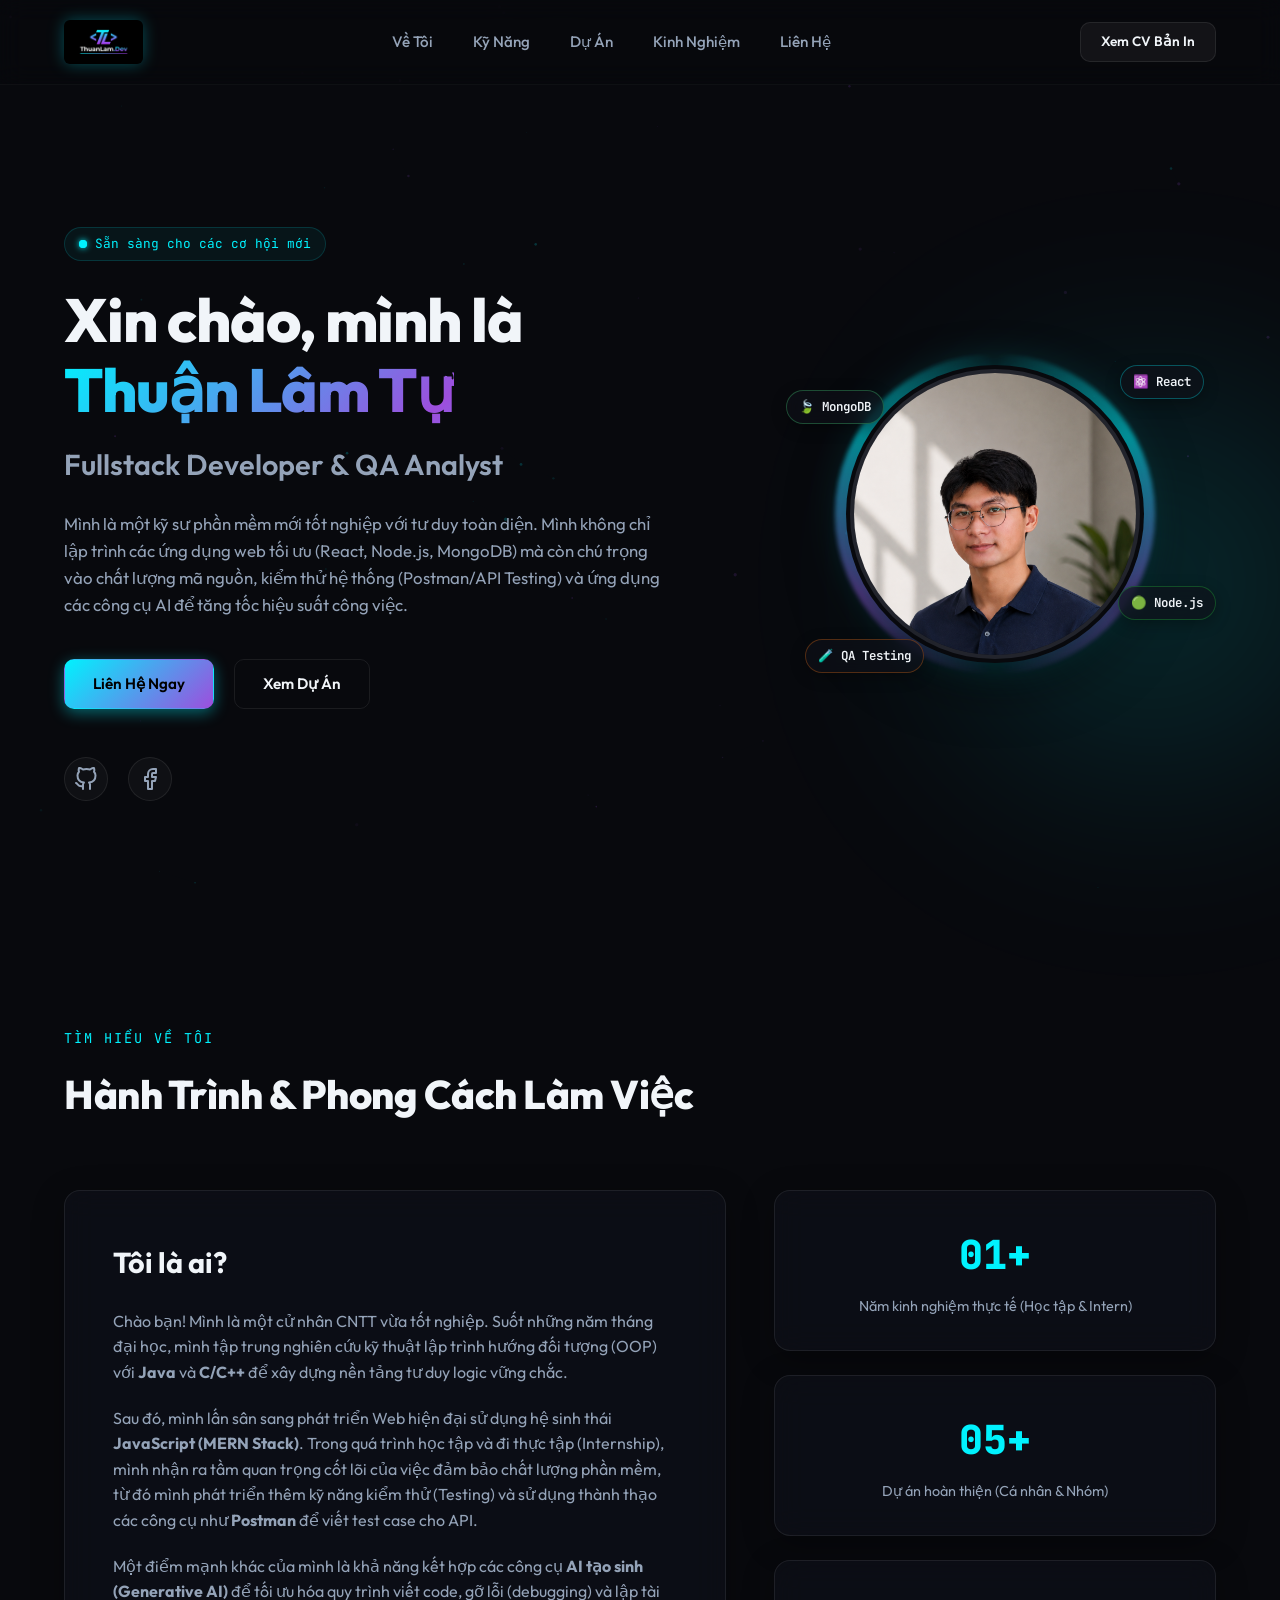
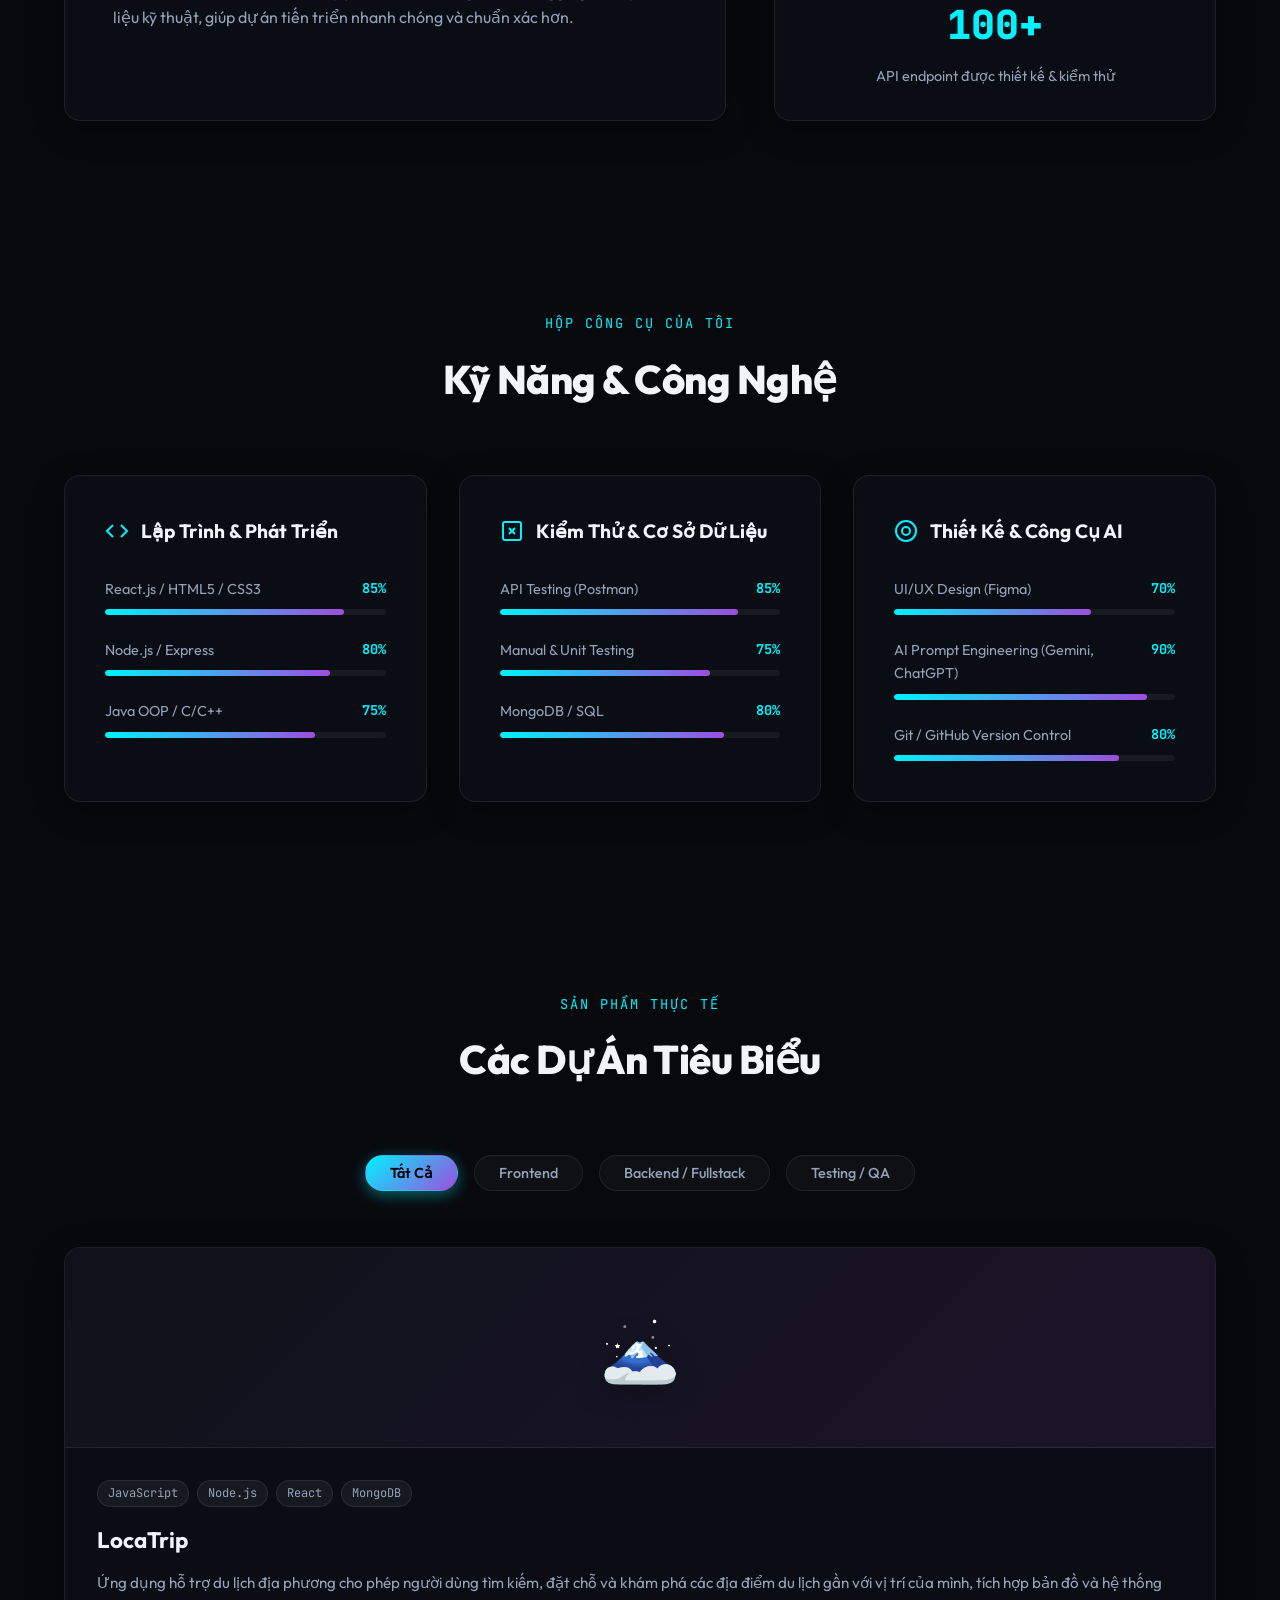
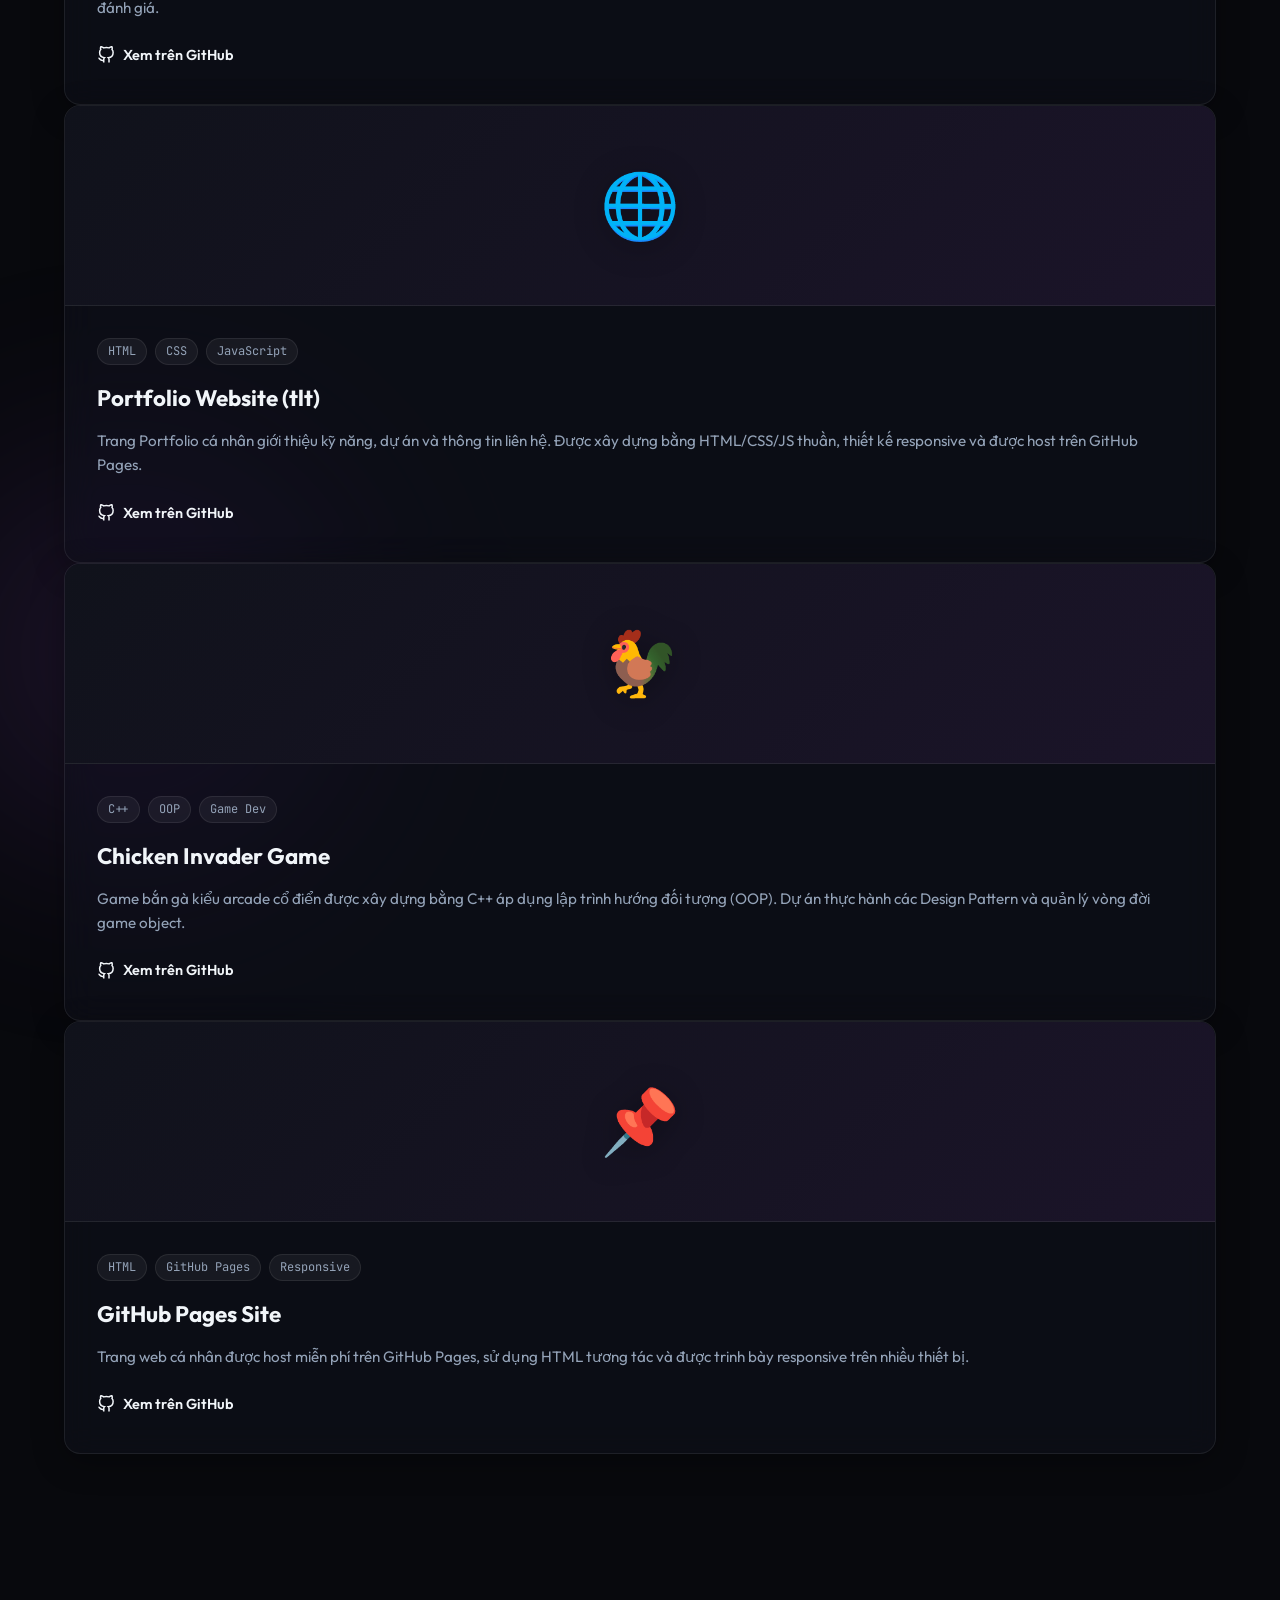
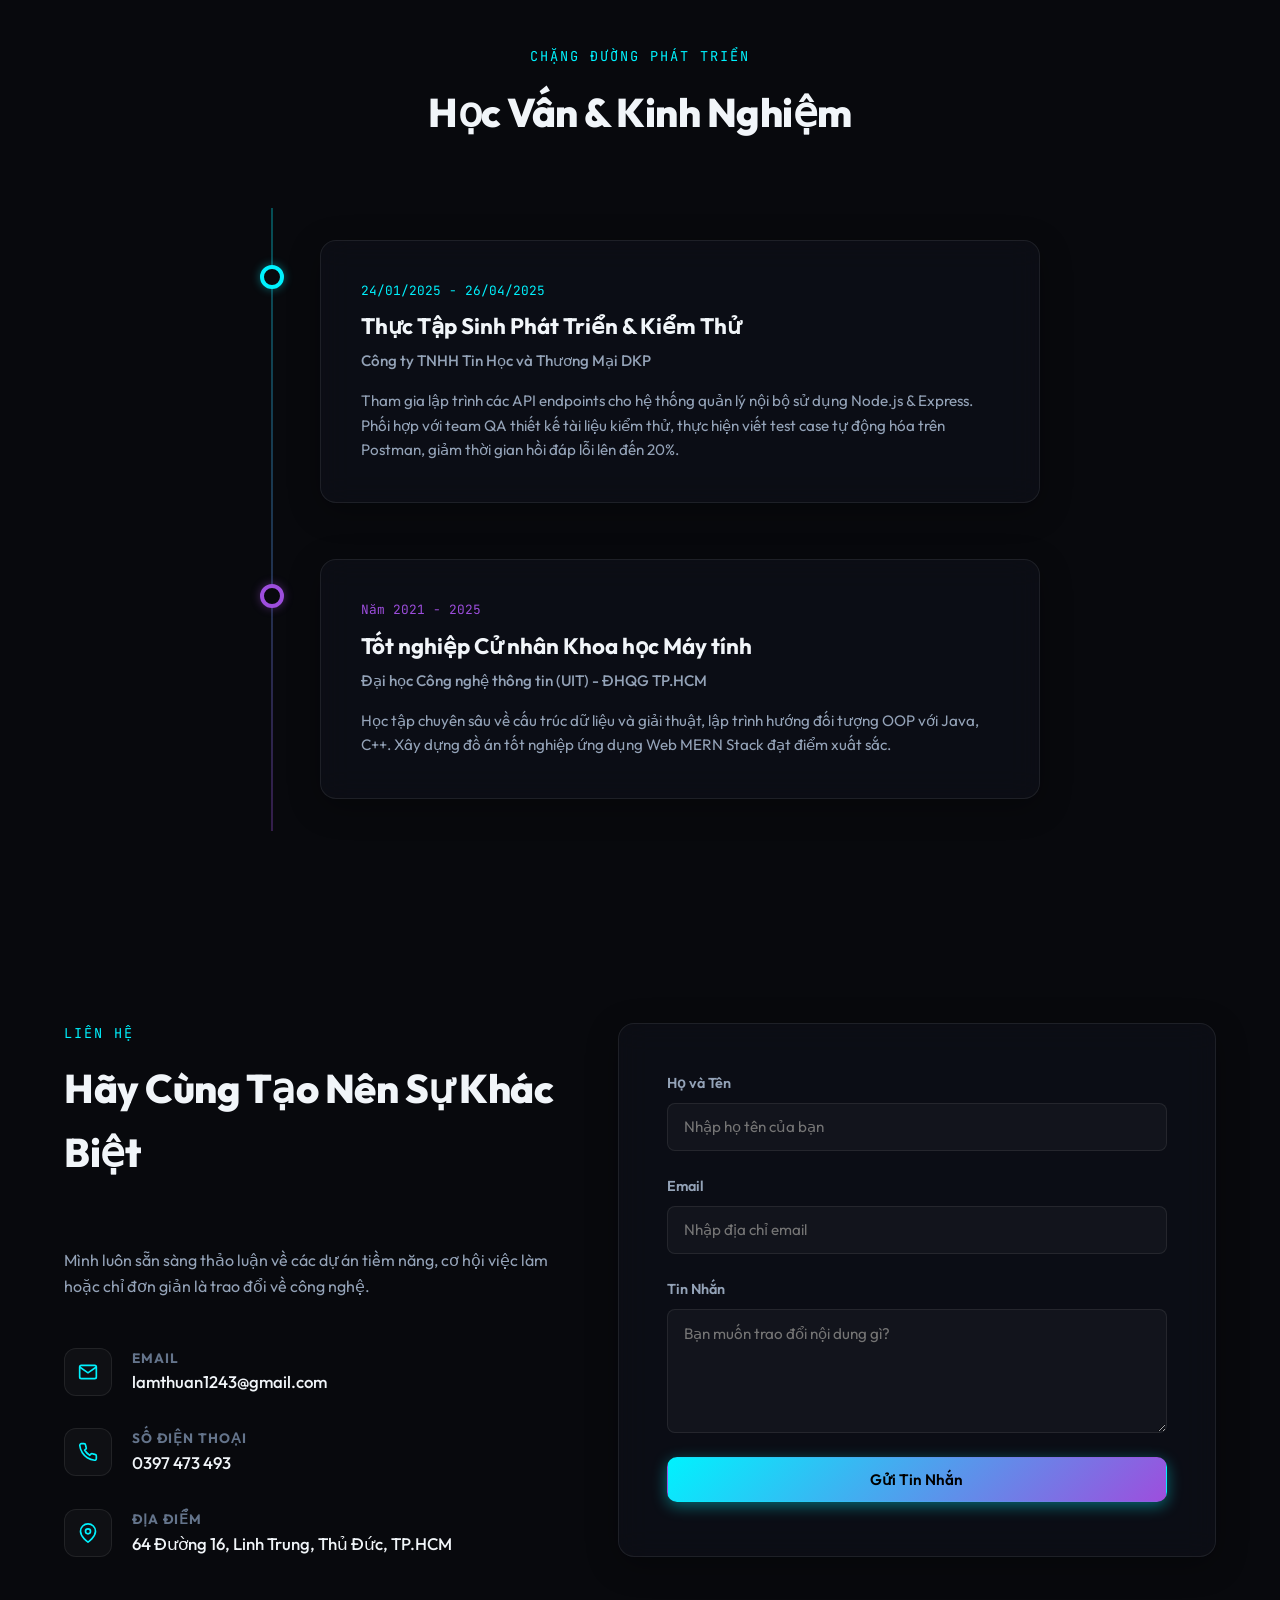
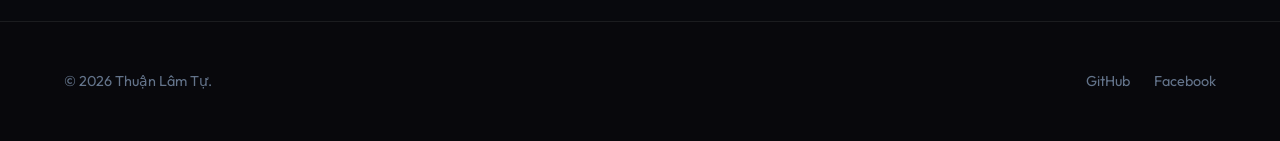
==== commit 9fcac500: "feat: add logo navbar, update real GitHub projects, fix education 2021-2025 KHMT, fix DKP internship" ====
--- a/index.html
+++ b/index.html
@@ -8,6 +8,9 @@
       name="description"
       content="Portfolio cá nhân của Thuận Lâm Tự - Fullstack Developer & QA Analyst. Chuyên React, Node.js, MongoDB, Java và API Testing."
     />
+    <!-- Favicon -->
+    <link rel="icon" type="image/jpeg" href="logo.jpg">
+    <link rel="apple-touch-icon" href="logo.jpg">
     <!-- Google Fonts -->
     <link rel="preconnect" href="https://fonts.googleapis.com" />
     <link rel="preconnect" href="https://fonts.gstatic.com" crossorigin />
@@ -30,7 +33,7 @@
     <header class="main-header" id="mainHeader">
       <div class="container header-container">
         <a href="#" class="logo" id="headerLogo">
-          <span class="text-gradient">&lt;ThuanLam.Dev&gt;</span>
+          <img src="logo.jpg" alt="ThuanLam.Dev Logo" class="logo-img" id="logoImg">
         </a>
         <nav class="nav-menu" id="navMenu">
           <ul>
--- a/style.css
+++ b/style.css
@@ -254,6 +254,22 @@
     font-weight: 700;
     font-size: 1.3rem;
     text-decoration: none;
+    display: flex;
+    align-items: center;
+}
+
+.logo-img {
+    height: 44px;
+    width: auto;
+    object-fit: contain;
+    transition: var(--transition-smooth);
+    filter: drop-shadow(0 0 8px rgba(0, 242, 254, 0.3));
+    border-radius: 6px;
+}
+
+.logo-img:hover {
+    filter: drop-shadow(0 0 16px rgba(0, 242, 254, 0.6)) drop-shadow(0 0 30px rgba(157, 78, 221, 0.4));
+    transform: scale(1.05);
 }
 
 .nav-menu ul {
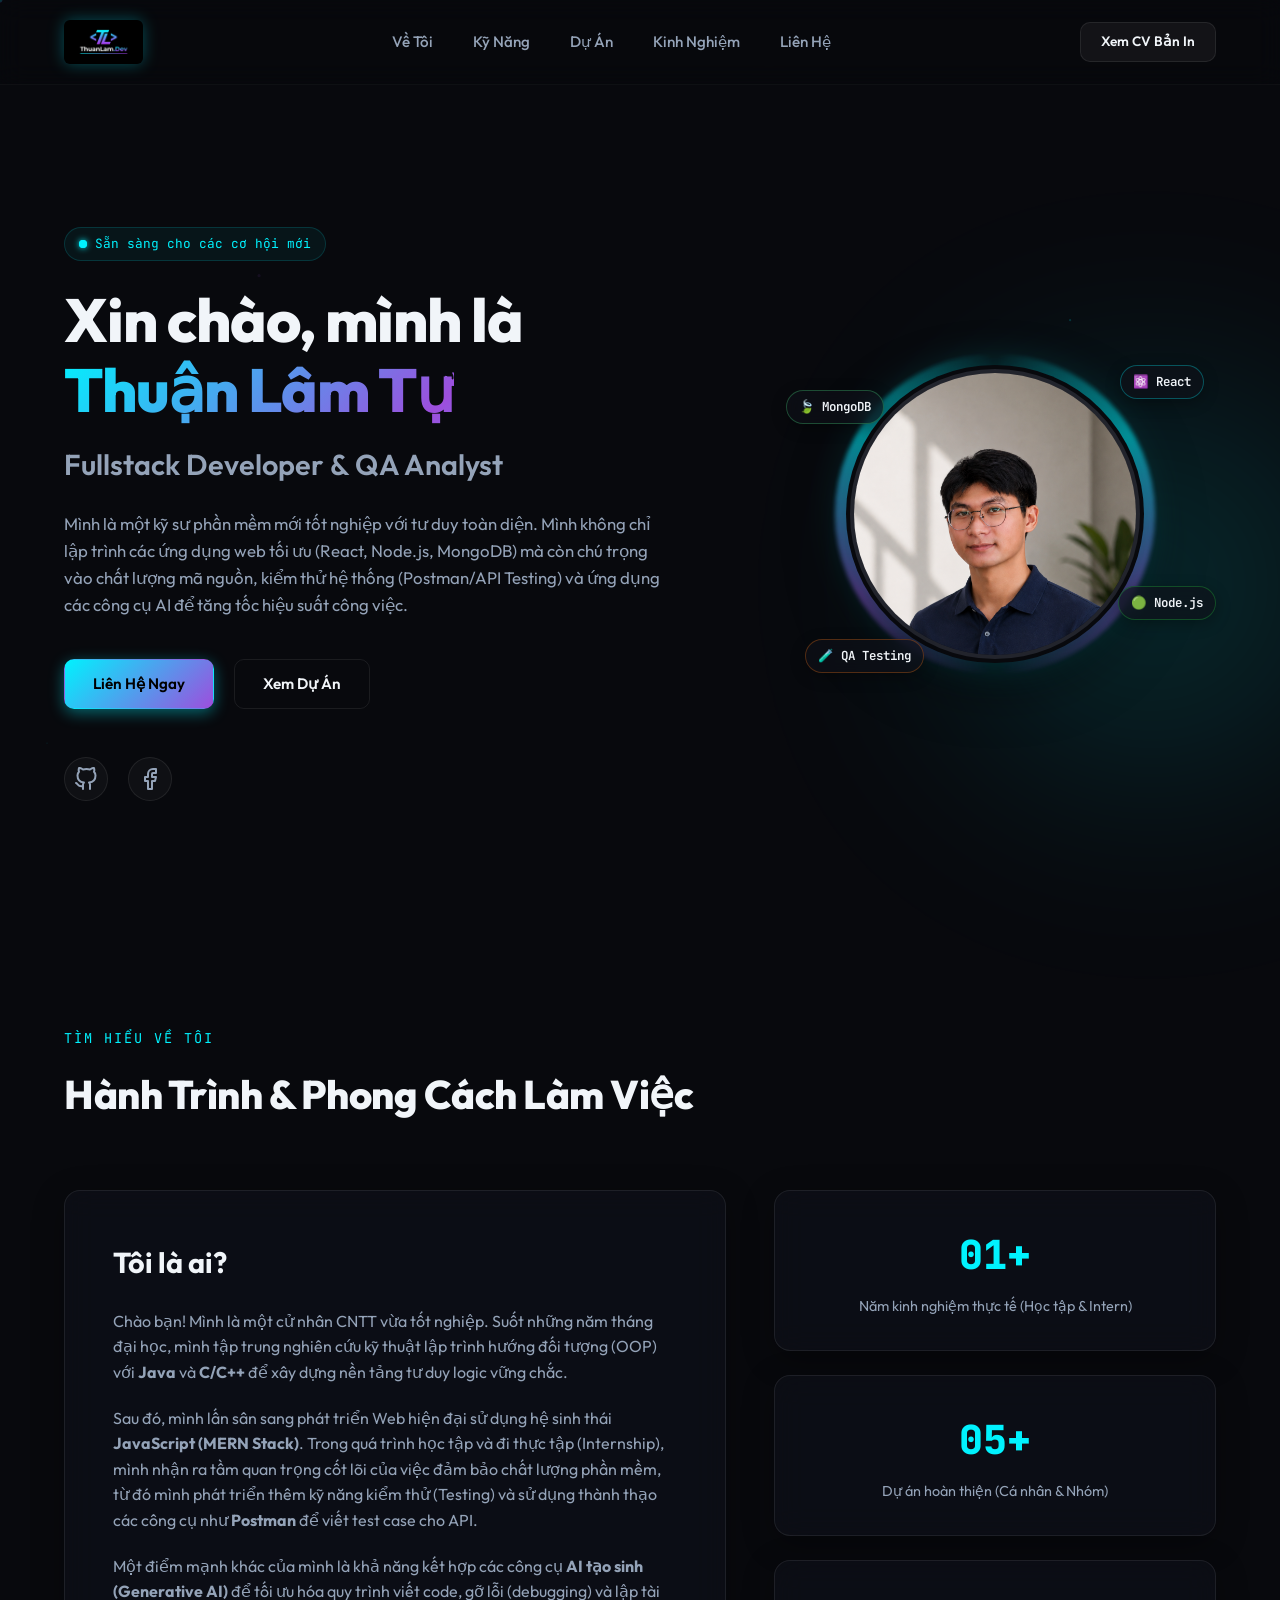
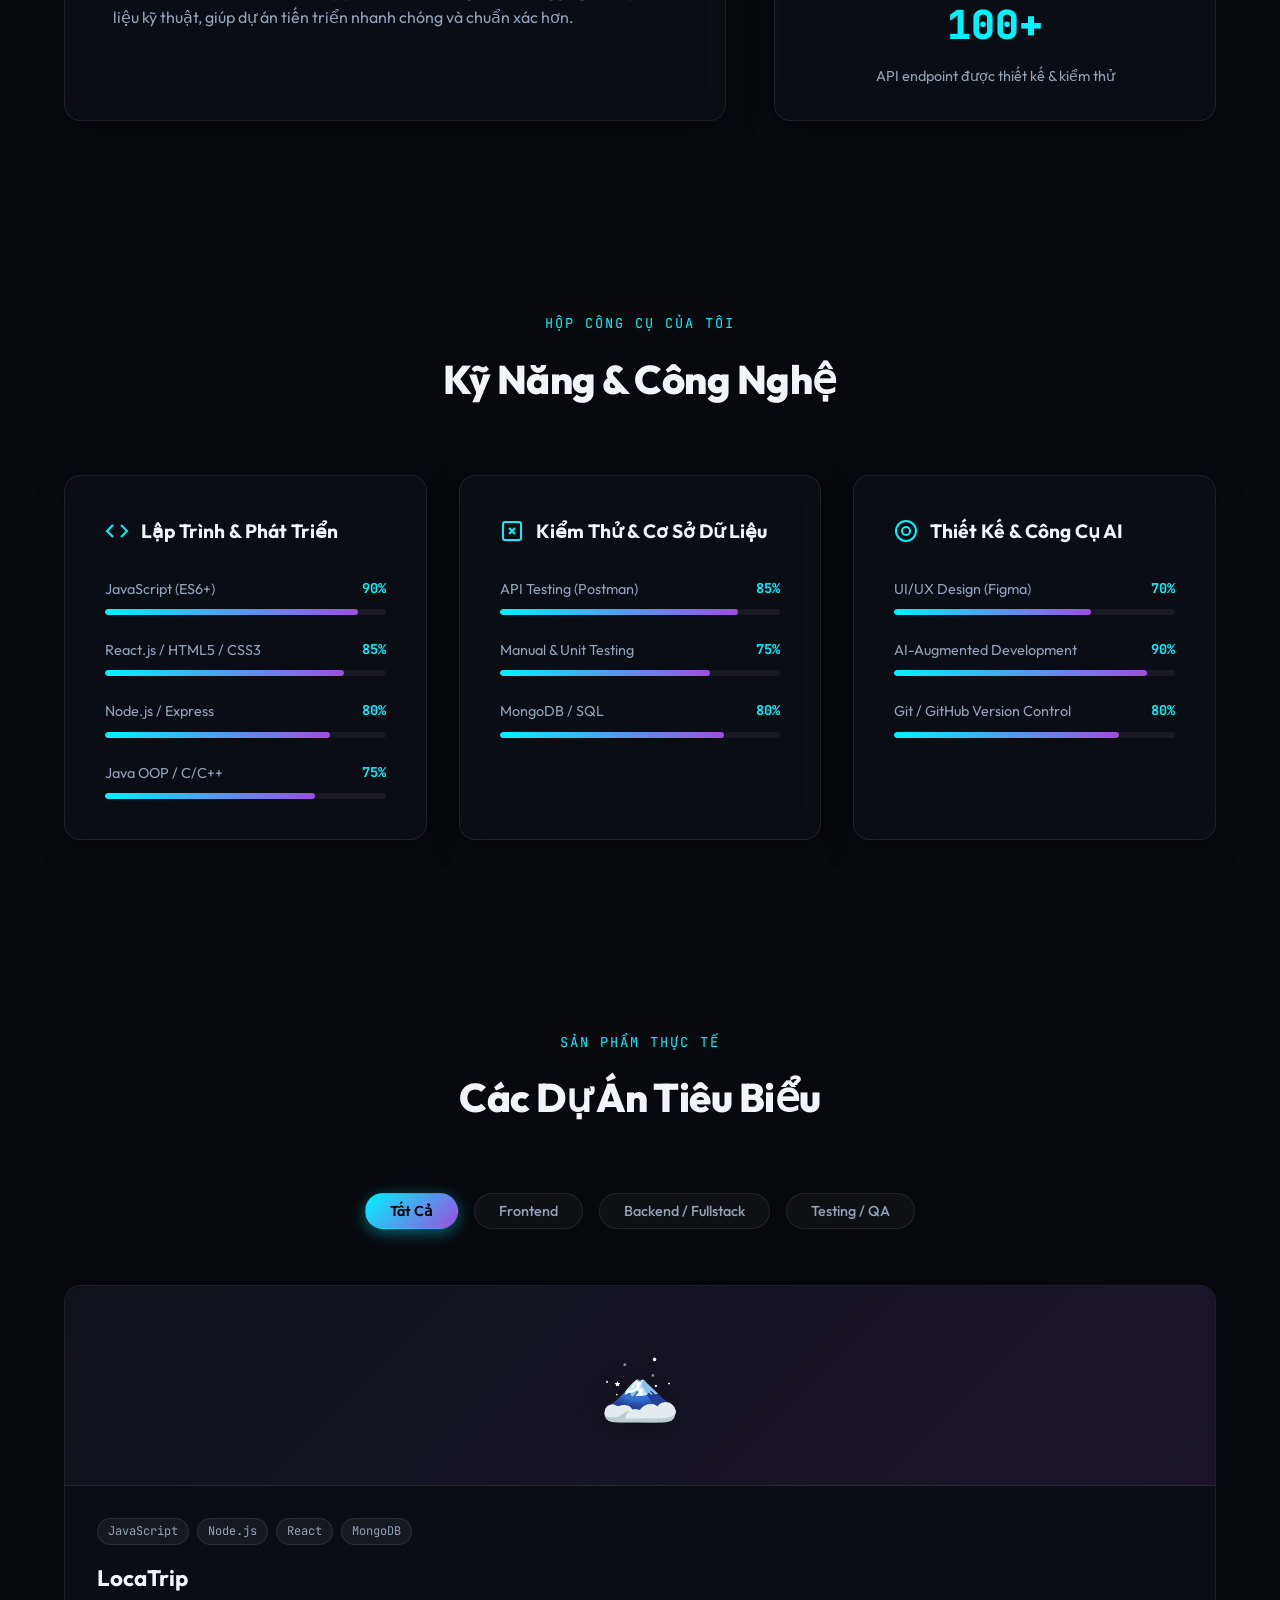
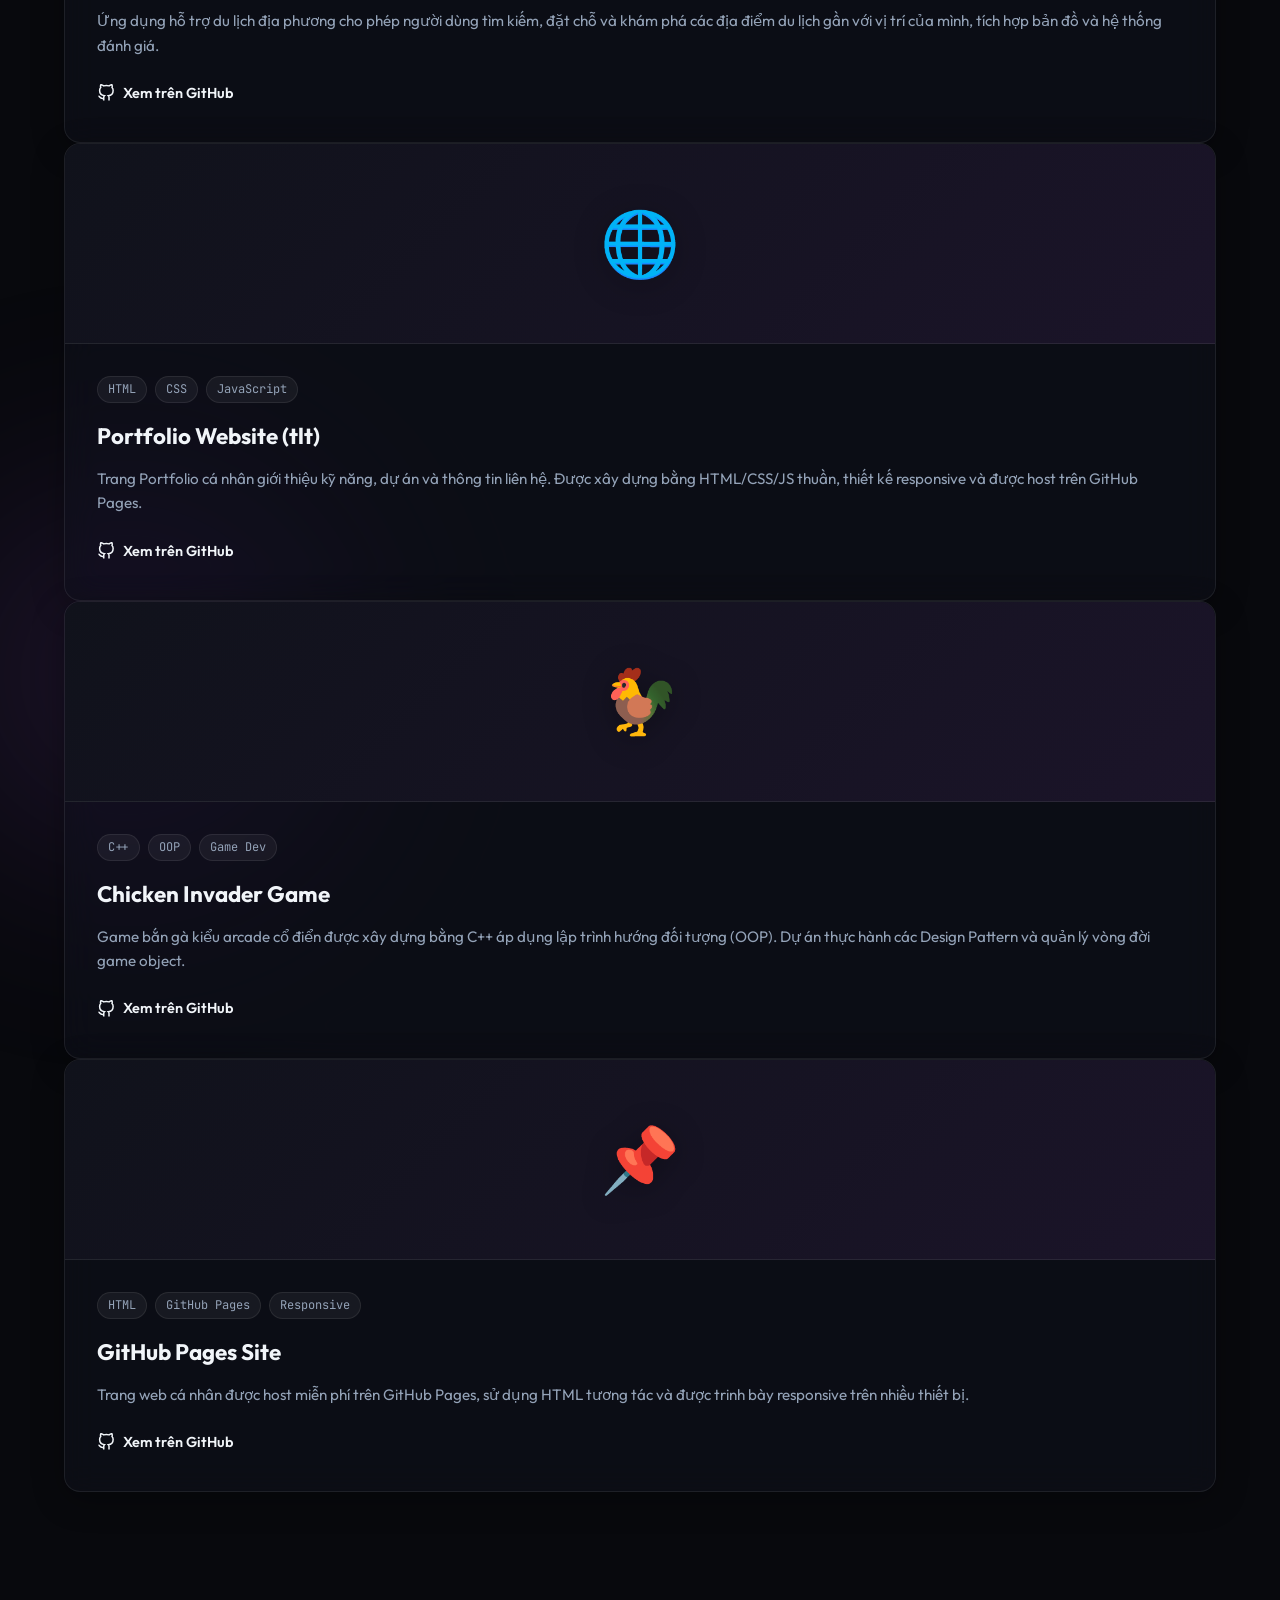
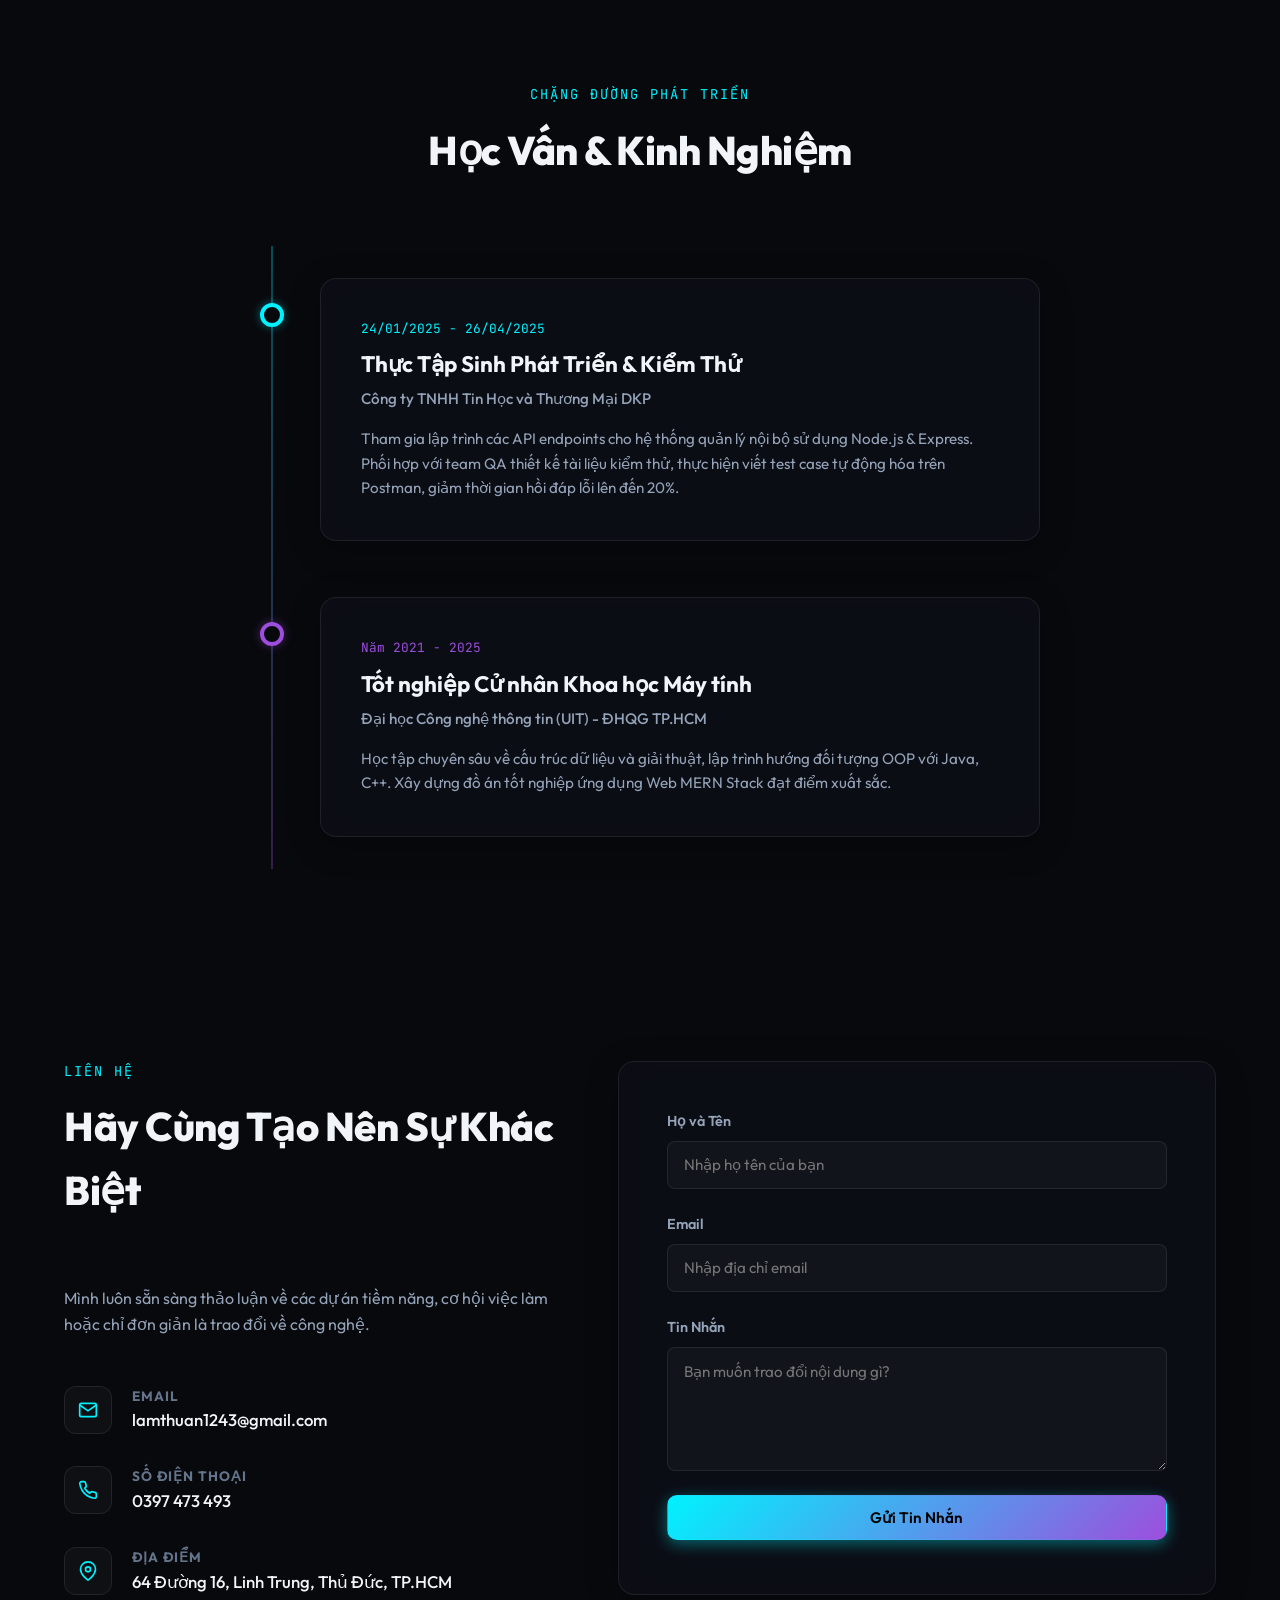
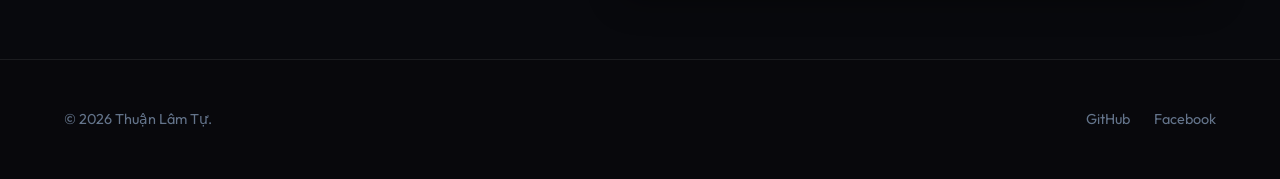
==== commit 506c16ed: "feat: add JavaScript ES6+ skill, rename AI skill to AI-Augmented Development" ====
--- a/index.html
+++ b/index.html
@@ -260,6 +260,15 @@
               <ul class="skills-list">
                 <li>
                   <div class="skill-info">
+                    <span>JavaScript (ES6+)</span
+                    ><span class="skill-percent">90%</span>
+                  </div>
+                  <div class="skill-bar-bg">
+                    <div class="skill-bar-fill" style="width: 90%"></div>
+                  </div>
+                </li>
+                <li>
+                  <div class="skill-info">
                     <span>React.js / HTML5 / CSS3</span
                     ><span class="skill-percent">85%</span>
                   </div>
@@ -368,7 +377,7 @@
                 </li>
                 <li>
                   <div class="skill-info">
-                    <span>AI Prompt Engineering (Gemini, ChatGPT)</span
+                    <span>AI-Augmented Development</span
                     ><span class="skill-percent">90%</span>
                   </div>
                   <div class="skill-bar-bg">
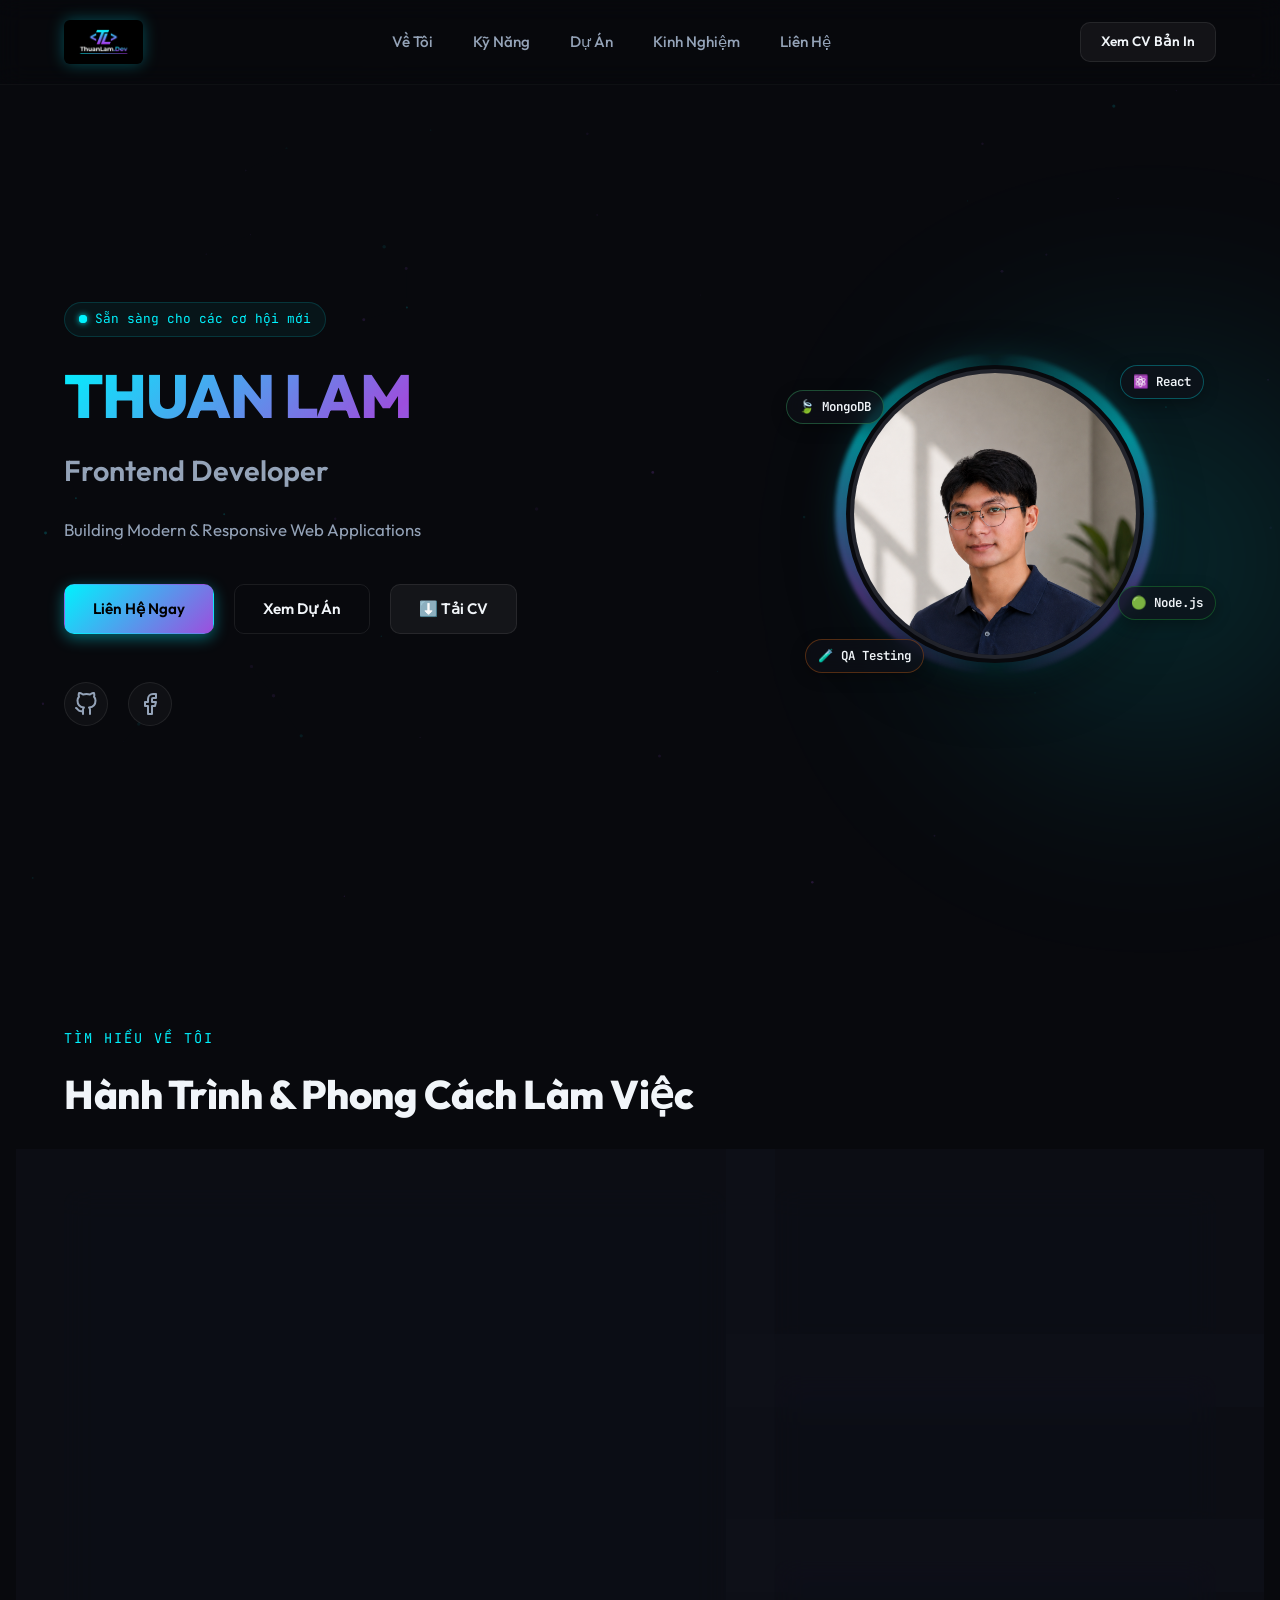
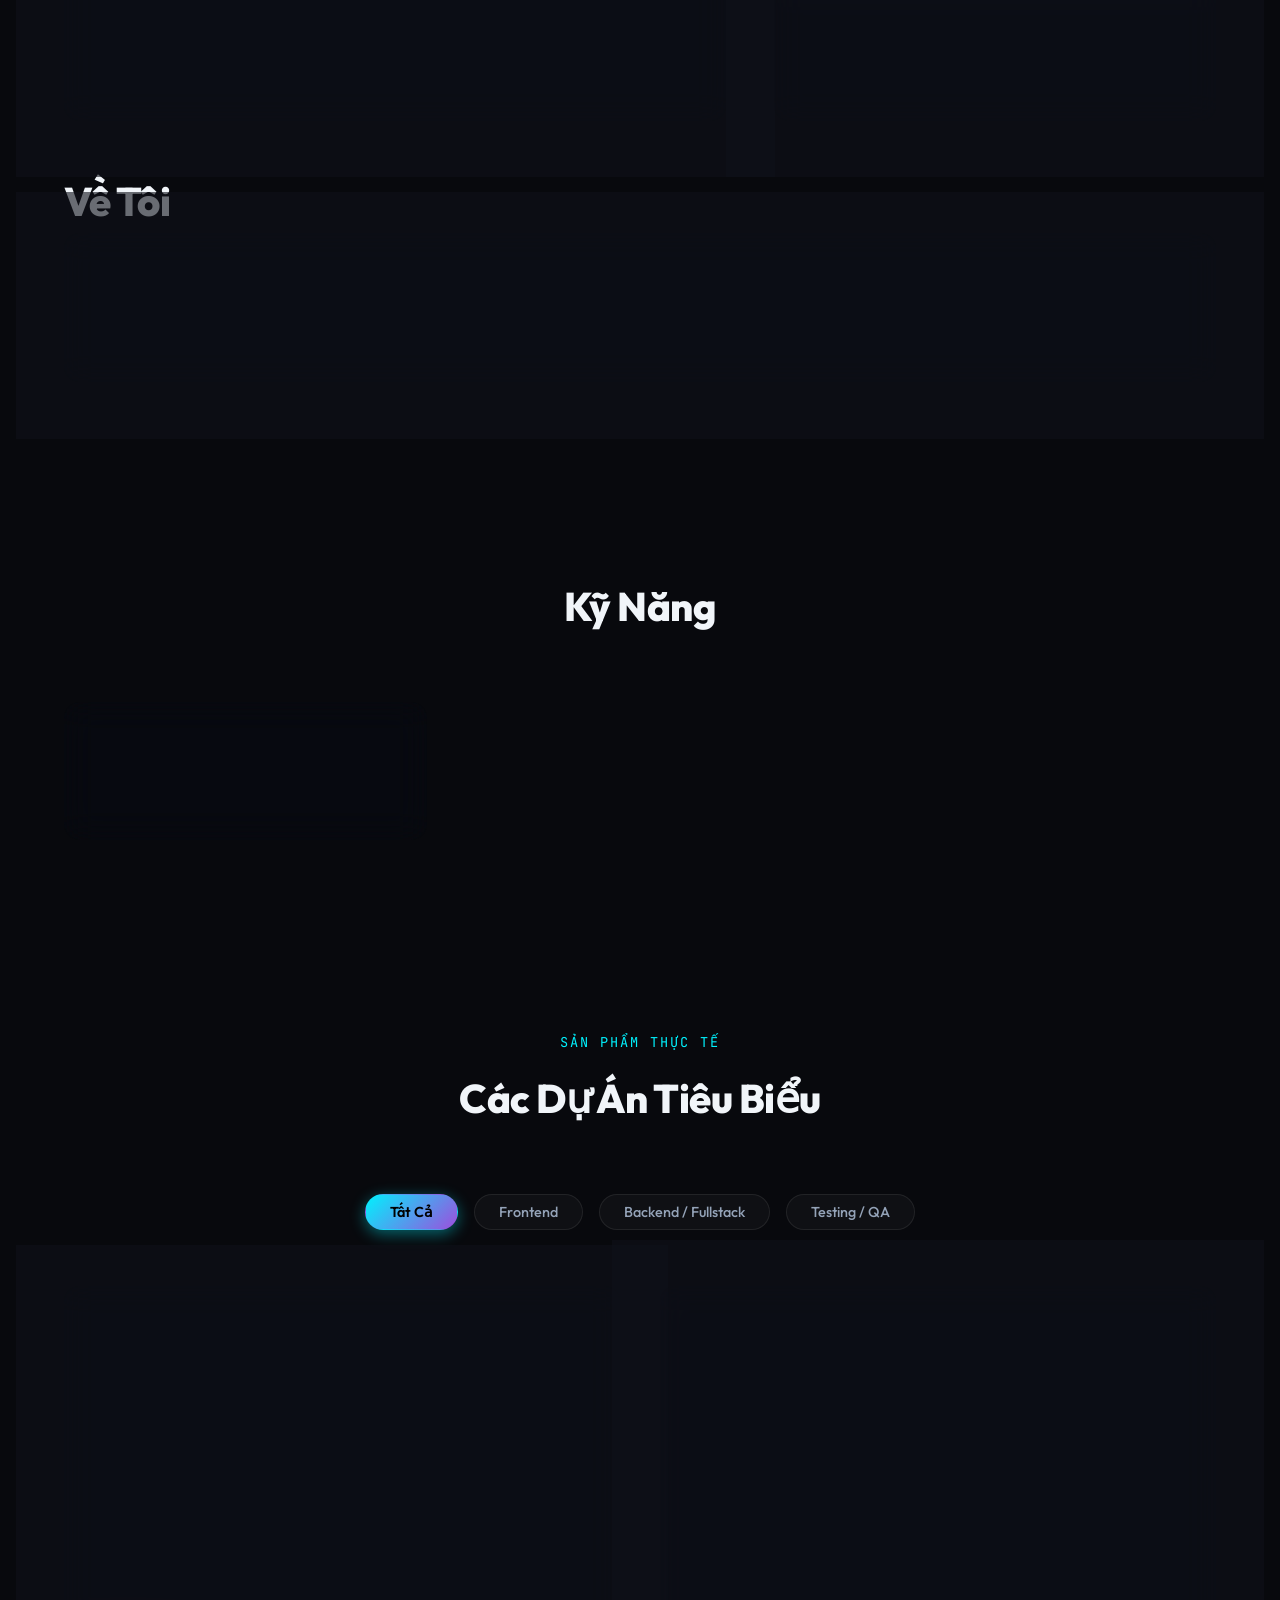
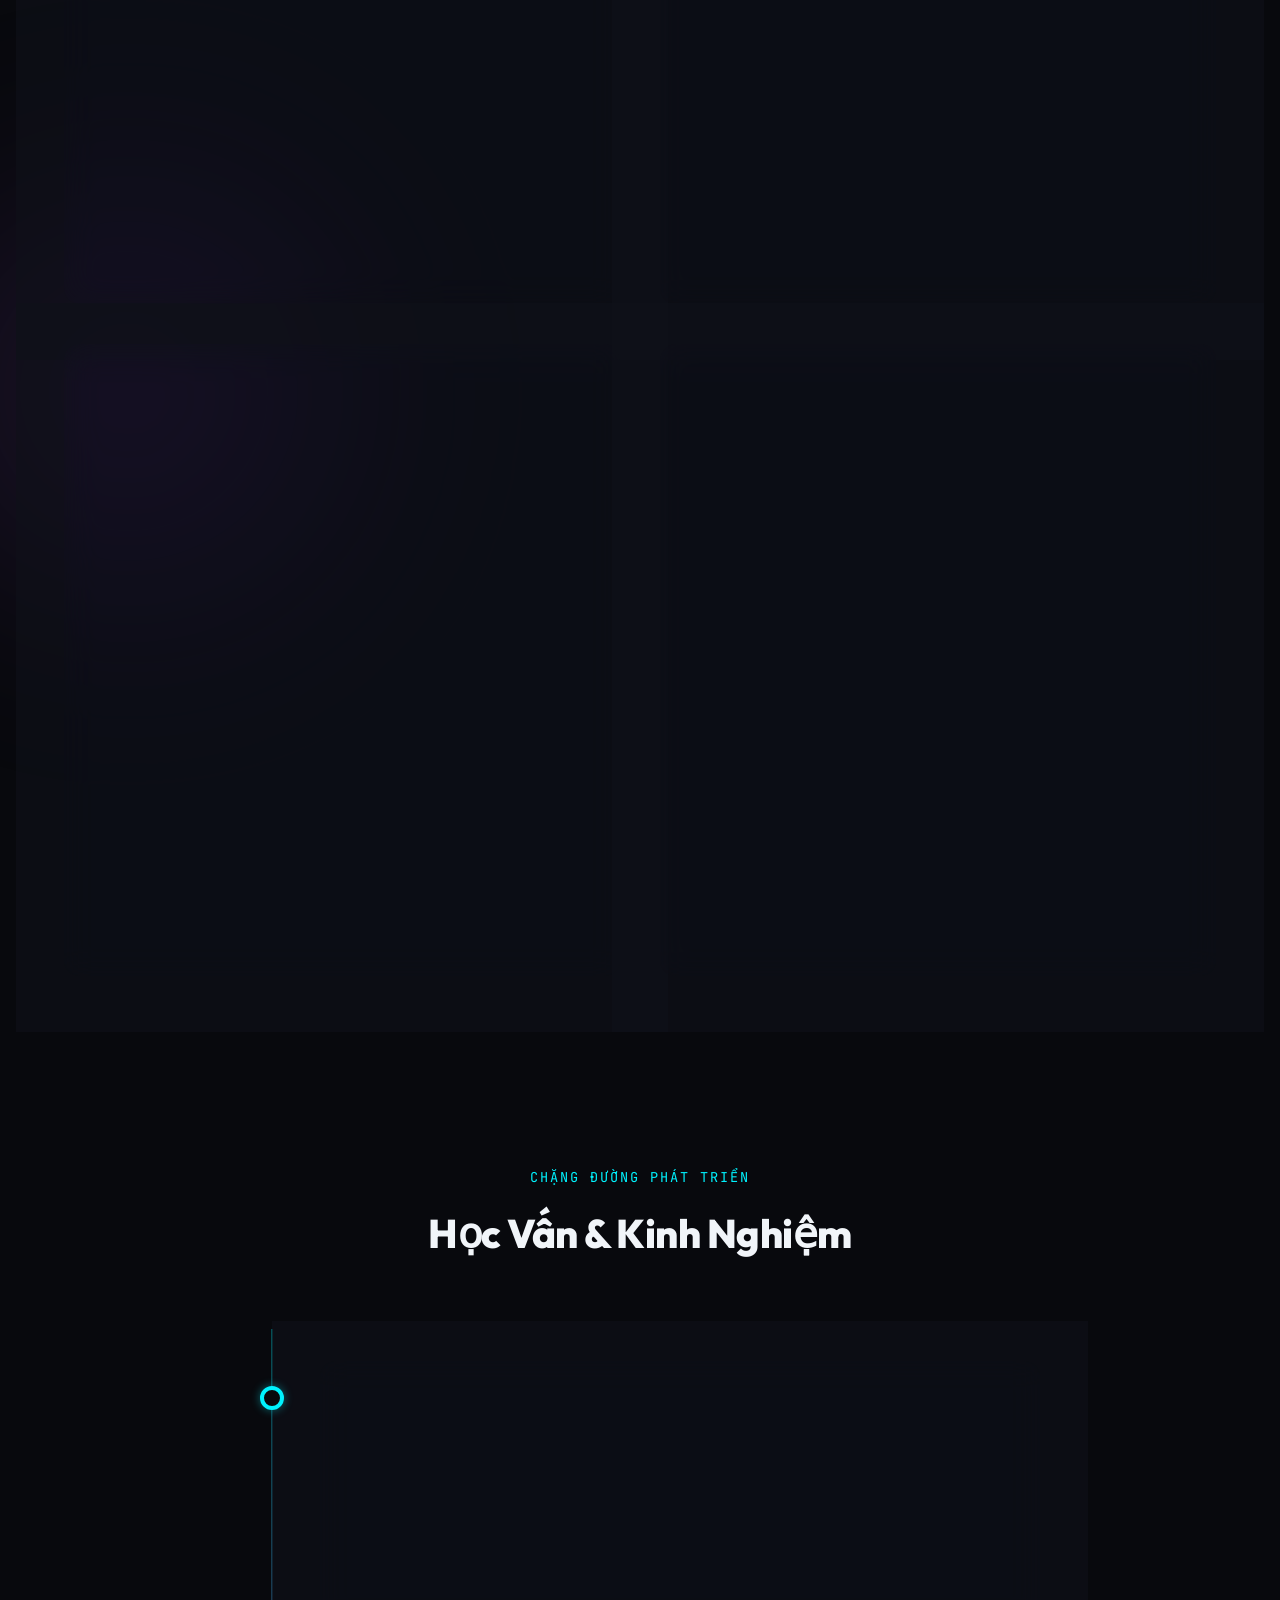
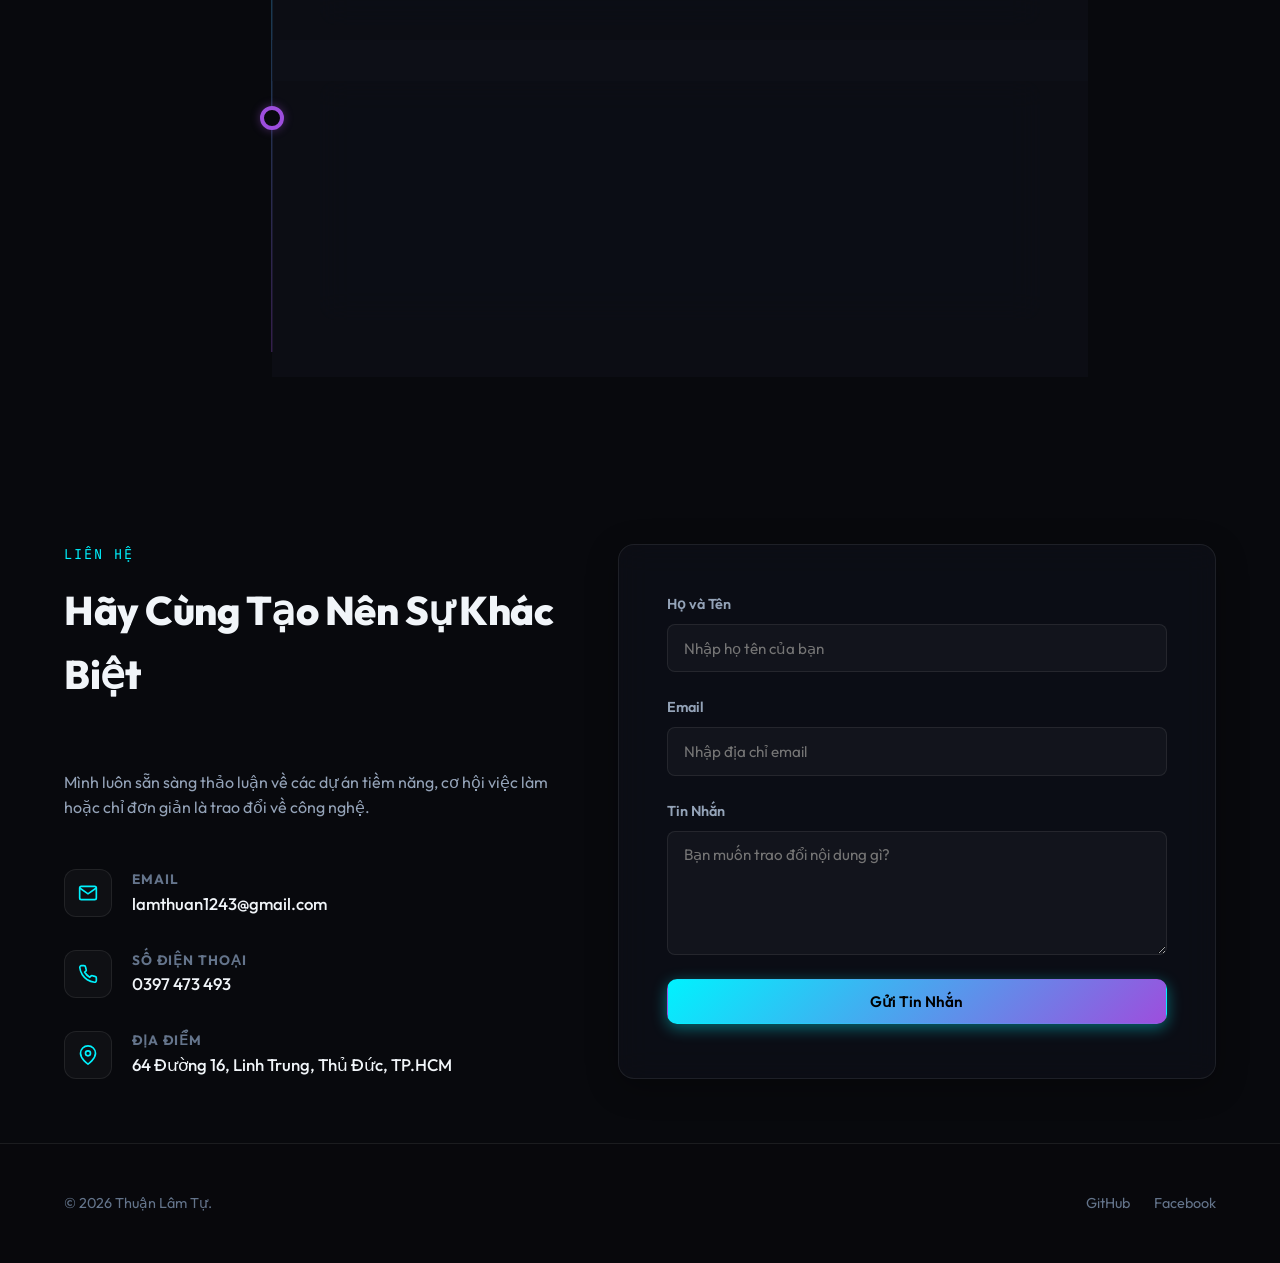
==== commit 95e60843: "feat: restructure skills to tag pills (Frontend/Backend/DB/Tools), update hero to THUAN LAM Frontend" ====
--- a/index.html
+++ b/index.html
@@ -87,18 +87,13 @@
               <span>Sẵn sàng cho các cơ hội mới</span>
             </div>
             <h1 class="hero-title" id="heroTitle">
-              Xin chào, mình là <br />
-              <span class="text-gradient">Thuận Lâm Tự</span>
+              <span class="text-gradient">THUAN LAM</span>
             </h1>
             <h2 class="hero-subtitle" id="heroSubtitle">
-              Fullstack Developer &amp; QA Analyst
+              Frontend Developer
             </h2>
             <p class="hero-description" id="heroDesc">
-              Mình là một kỹ sư phần mềm mới tốt nghiệp với tư duy toàn diện.
-              Mình không chỉ lập trình các ứng dụng web tối ưu (React, Node.js,
-              MongoDB) mà còn chú trọng vào chất lượng mã nguồn, kiểm thử hệ
-              thống (Postman/API Testing) và ứng dụng các công cụ AI để tăng tốc
-              hiệu suất công việc.
+              Building Modern &amp; Responsive Web Applications
             </p>
             <div class="hero-btns" id="heroBtns">
               <a href="#contact" class="btn btn-primary" id="btnHeroContact"
@@ -106,6 +101,9 @@
               >
               <a href="#projects" class="btn btn-outline" id="btnHeroProjects"
                 >Xem Dự Án</a
+              >
+              <a href="cv.html" class="btn btn-secondary" id="btnDownloadCV" target="_blank" download
+                >⬇️ Tải CV</a
               >
             </div>
             <div class="social-links" id="heroSocials">
@@ -186,26 +184,13 @@
             <div class="about-info glass-card">
               <h3>Tôi là ai?</h3>
               <p>
-                Chào bạn! Mình là một cử nhân CNTT vừa tốt nghiệp. Suốt những
-                năm tháng đại học, mình tập trung nghiên cứu kỹ thuật lập trình
-                hướng đối tượng (OOP) với <strong>Java</strong> và
-                <strong>C/C++</strong> để xây dựng nền tảng tư duy logic vững
-                chắc.
+                Là <strong>Frontend Developer</strong> có kinh nghiệm xây dựng các ứng dụng web responsive sử dụng <strong>React</strong>, <strong>JavaScript</strong>, <strong>Node.js</strong> và <strong>MongoDB</strong>.
               </p>
               <p>
-                Sau đó, mình lấn sân sang phát triển Web hiện đại sử dụng hệ
-                sinh thái <strong>JavaScript (MERN Stack)</strong>. Trong quá
-                trình học tập và đi thực tập (Internship), mình nhận ra tầm quan
-                trọng cốt lõi của việc đảm bảo chất lượng phần mềm, từ đó mình
-                phát triển thêm kỹ năng kiểm thử (Testing) và sử dụng thành thạo
-                các công cụ như <strong>Postman</strong> để viết test case cho
-                API.
+                Mình có niềm đam mê tạo ra giao diện người dùng sạch đẹp, tối ưu hiệu năng và không ngừng học hỏi các công nghệ web hiện đại. Trong thời gian thực tập, mình đã được làm việc thực tế với khách hàng, triển khai sản phẩm và hỗ trợ sau khi ra mắt.
               </p>
               <p>
-                Một điểm mạnh khác của mình là khả năng kết hợp các công cụ
-                <strong>AI tạo sinh (Generative AI)</strong> để tối ưu hóa quy
-                trình viết code, gỡ lỗi (debugging) và lập tài liệu kỹ thuật,
-                giúp dự án tiến triển nhanh chóng và chuẩn xác hơn.
+                Mình cũng biết vận dụng các công cụ <strong>AI</strong> vào quy trình phát triển để tăng tốc độ và nâng cao chất lượng code.
               </p>
             </div>
             <div class="about-stats">
@@ -228,6 +213,12 @@
                 >
               </div>
             </div>
+            <h2 class="section-title">Về Tôi</h2>
+          </div>
+          <div class="about-info glass-card">
+            <p>
+              Là <strong>Frontend Developer</strong> tập trung vào việc tạo ra các giao diện hiện đại, tối ưu trải nghiệm người dùng và hiệu năng ứng dụng. Mình có nền tảng vững chắc trong việc xây dựng sản phẩm thực tế và giải quyết vấn đề kỹ thuật.
+            </p>
           </div>
         </div>
       </section>
@@ -236,163 +227,17 @@
       <section class="skills-section section" id="skills">
         <div class="container">
           <div class="section-title-wrap text-center">
-            <span class="section-subtitle">Hộp Công Cụ Của Tôi</span>
-            <h2 class="section-title">Kỹ Năng &amp; Công Nghệ</h2>
-          </div>
-
-          <div class="skills-grid">
-            <!-- Development Card -->
-            <div class="skills-category-card glass-card" id="skillsDev">
+            <h2 class="section-title">Kỹ Năng</h2>
+          </div>
+          <div class="skills-grid" id="skillsGrid">
+
+            <!-- Frontend -->
+            <div class="skills-category-card glass-card" id="skillsFrontend">
               <div class="category-header">
-                <svg
-                  viewBox="0 0 24 24"
-                  width="24"
-                  height="24"
-                  stroke="currentColor"
-                  stroke-width="2"
-                  fill="none"
-                >
+                <svg viewBox="0 0 24 24" width="24" height="24" stroke="currentColor" stroke-width="2" fill="none">
                   <polyline points="16 18 22 12 16 6"></polyline>
                   <polyline points="8 6 2 12 8 18"></polyline>
                 </svg>
-                <h3>Lập Trình &amp; Phát Triển</h3>
-              </div>
-              <ul class="skills-list">
-                <li>
-                  <div class="skill-info">
-                    <span>JavaScript (ES6+)</span
-                    ><span class="skill-percent">90%</span>
-                  </div>
-                  <div class="skill-bar-bg">
-                    <div class="skill-bar-fill" style="width: 90%"></div>
-                  </div>
-                </li>
-                <li>
-                  <div class="skill-info">
-                    <span>React.js / HTML5 / CSS3</span
-                    ><span class="skill-percent">85%</span>
-                  </div>
-                  <div class="skill-bar-bg">
-                    <div class="skill-bar-fill" style="width: 85%"></div>
-                  </div>
-                </li>
-                <li>
-                  <div class="skill-info">
-                    <span>Node.js / Express</span
-                    ><span class="skill-percent">80%</span>
-                  </div>
-                  <div class="skill-bar-bg">
-                    <div class="skill-bar-fill" style="width: 80%"></div>
-                  </div>
-                </li>
-                <li>
-                  <div class="skill-info">
-                    <span>Java OOP / C/C++</span
-                    ><span class="skill-percent">75%</span>
-                  </div>
-                  <div class="skill-bar-bg">
-                    <div class="skill-bar-fill" style="width: 75%"></div>
-                  </div>
-                </li>
-              </ul>
-            </div>
-
-            <!-- Testing & Database Card -->
-            <div class="skills-category-card glass-card" id="skillsQA">
-              <div class="category-header">
-                <svg
-                  viewBox="0 0 24 24"
-                  width="24"
-                  height="24"
-                  stroke="currentColor"
-                  stroke-width="2"
-                  fill="none"
-                >
-                  <rect x="3" y="3" width="18" height="18" rx="2" ry="2"></rect>
-                  <line x1="9" y1="9" x2="15" y2="15"></line>
-                  <line x1="15" y1="9" x2="9" y2="15"></line>
-                </svg>
-                <h3>Kiểm Thử &amp; Cơ Sở Dữ Liệu</h3>
-              </div>
-              <ul class="skills-list">
-                <li>
-                  <div class="skill-info">
-                    <span>API Testing (Postman)</span
-                    ><span class="skill-percent">85%</span>
-                  </div>
-                  <div class="skill-bar-bg">
-                    <div class="skill-bar-fill" style="width: 85%"></div>
-                  </div>
-                </li>
-                <li>
-                  <div class="skill-info">
-                    <span>Manual &amp; Unit Testing</span
-                    ><span class="skill-percent">75%</span>
-                  </div>
-                  <div class="skill-bar-bg">
-                    <div class="skill-bar-fill" style="width: 75%"></div>
-                  </div>
-                </li>
-                <li>
-                  <div class="skill-info">
-                    <span>MongoDB / SQL</span
-                    ><span class="skill-percent">80%</span>
-                  </div>
-                  <div class="skill-bar-bg">
-                    <div class="skill-bar-fill" style="width: 80%"></div>
-                  </div>
-                </li>
-              </ul>
-            </div>
-
-            <!-- Design & Productivity Card -->
-            <div class="skills-category-card glass-card" id="skillsDesign">
-              <div class="category-header">
-                <svg
-                  viewBox="0 0 24 24"
-                  width="24"
-                  height="24"
-                  stroke="currentColor"
-                  stroke-width="2"
-                  fill="none"
-                >
-                  <path
-                    d="M12 22C17.5228 22 22 17.5228 22 12C22 6.47715 17.5228 2 12 2C6.47715 2 2 6.47715 2 12C2 17.5228 6.47715 22 12 22Z"
-                  ></path>
-                  <path
-                    d="M12 16C14.2091 16 16 14.2091 16 12C16 9.79086 14.2091 8 12 8C9.79086 8 8 9.79086 8 12C8 14.2091 9.79086 16 12 16Z"
-                  ></path>
-                </svg>
-                <h3>Thiết Kế &amp; Công Cụ AI</h3>
-              </div>
-              <ul class="skills-list">
-                <li>
-                  <div class="skill-info">
-                    <span>UI/UX Design (Figma)</span
-                    ><span class="skill-percent">70%</span>
-                  </div>
-                  <div class="skill-bar-bg">
-                    <div class="skill-bar-fill" style="width: 70%"></div>
-                  </div>
-                </li>
-                <li>
-                  <div class="skill-info">
-                    <span>AI-Augmented Development</span
-                    ><span class="skill-percent">90%</span>
-                  </div>
-                  <div class="skill-bar-bg">
-                    <div class="skill-bar-fill" style="width: 90%"></div>
-                  </div>
-                </li>
-                <li>
-                  <div class="skill-info">
-                    <span>Git / GitHub Version Control</span
-                    ><span class="skill-percent">80%</span>
-                  </div>
-                  <div class="skill-bar-bg">
-                    <div class="skill-bar-fill" style="width: 80%"></div>
-                  </div>
-                </li>
               </ul>
             </div>
           </div>
@@ -419,95 +264,120 @@
             </button>
           </div>
 
-                    <!-- Project 1: LocaTrip - Real GitHub Project -->
-                    <div class="project-card glass-card" data-category="backend">
-                        <div class="project-img-placeholder">
-                            <span class="project-icon">🗻</span>
-                        </div>
-                        <div class="project-info">
-                            <div class="project-tags">
-                                <span class="project-tag">JavaScript</span>
-                                <span class="project-tag">Node.js</span>
-                                <span class="project-tag">React</span>
-                                <span class="project-tag">MongoDB</span>
-                            </div>
-                            <h3>LocaTrip</h3>
-                            <p>Ứng dụng hỗ trợ du lịch địa phương cho phép người dùng tìm kiếm, đặt chỗ và khám phá các địa điểm du lịch gần với vị trí của mình, tích hợp bản đồ và hệ thống đánh giá.</p>
-                            <div class="project-links">
-                                <a href="https://github.com/ThuanLamTu/LocaTrip" target="_blank" class="project-link-btn">
-                                    <svg viewBox="0 0 24 24" width="18" height="18" stroke="currentColor" stroke-width="2" fill="none"><path d="M9 19c-5 1.5-5-2.5-7-3m14 6v-3.87a3.37 3.37 0 0 0-.94-2.61c3.14-.35 6.44-1.54 6.44-7A5.44 5.44 0 0 0 20 4.77 5.07 5.07 0 0 0 19.91 1S18.73.65 16 2.48a13.38 13.38 0 0 0-7 0C6.27.65 5.09 1 5.09 1A5.07 5.07 0 0 0 5 4.77a5.44 5.44 0 0 0-1.5 3.78c0 5.42 3.3 6.61 6.44 7A3.37 3.37 0 0 0 9 18.13V22"></path></svg>
-                                    Xem trên GitHub
-                                </a>
-                            </div>
-                        </div>
-                    </div>
-
-                    <!-- Project 2: Portfolio Website - Real GitHub Project -->
-                    <div class="project-card glass-card" data-category="frontend">
-                        <div class="project-img-placeholder">
-                            <span class="project-icon">🌐</span>
-                        </div>
-                        <div class="project-info">
-                            <div class="project-tags">
-                                <span class="project-tag">HTML</span>
-                                <span class="project-tag">CSS</span>
-                                <span class="project-tag">JavaScript</span>
-                            </div>
-                            <h3>Portfolio Website (tlt)</h3>
-                            <p>Trang Portfolio cá nhân giới thiệu kỹ năng, dự án và thông tin liên hệ. Được xây dựng bằng HTML/CSS/JS thuần, thiết kế responsive và được host trên GitHub Pages.</p>
-                            <div class="project-links">
-                                <a href="https://github.com/ThuanLamTu/Portfolio__tlt" target="_blank" class="project-link-btn">
-                                    <svg viewBox="0 0 24 24" width="18" height="18" stroke="currentColor" stroke-width="2" fill="none"><path d="M9 19c-5 1.5-5-2.5-7-3m14 6v-3.87a3.37 3.37 0 0 0-.94-2.61c3.14-.35 6.44-1.54 6.44-7A5.44 5.44 0 0 0 20 4.77 5.07 5.07 0 0 0 19.91 1S18.73.65 16 2.48a13.38 13.38 0 0 0-7 0C6.27.65 5.09 1 5.09 1A5.07 5.07 0 0 0 5 4.77a5.44 5.44 0 0 0-1.5 3.78c0 5.42 3.3 6.61 6.44 7A3.37 3.37 0 0 0 9 18.13V22"></path></svg>
-                                    Xem trên GitHub
-                                </a>
-                            </div>
-                        </div>
-                    </div>
-
-                    <!-- Project 3: ChickenInvader Game -->
-                    <div class="project-card glass-card" data-category="frontend">
-                        <div class="project-img-placeholder">
-                            <span class="project-icon">🐓</span>
-                        </div>
-                        <div class="project-info">
-                            <div class="project-tags">
-                                <span class="project-tag">C++</span>
-                                <span class="project-tag">OOP</span>
-                                <span class="project-tag">Game Dev</span>
-                            </div>
-                            <h3>Chicken Invader Game</h3>
-                            <p>Game bắn gà kiểu arcade cổ điển được xây dựng bằng C++ áp dụng lập trình hướng đối tượng (OOP). Dự án thực hành các Design Pattern và quản lý vòng đời game object.</p>
-                            <div class="project-links">
-                                <a href="https://github.com/ThuanLamTu/ChickenInvader" target="_blank" class="project-link-btn">
-                                    <svg viewBox="0 0 24 24" width="18" height="18" stroke="currentColor" stroke-width="2" fill="none"><path d="M9 19c-5 1.5-5-2.5-7-3m14 6v-3.87a3.37 3.37 0 0 0-.94-2.61c3.14-.35 6.44-1.54 6.44-7A5.44 5.44 0 0 0 20 4.77 5.07 5.07 0 0 0 19.91 1S18.73.65 16 2.48a13.38 13.38 0 0 0-7 0C6.27.65 5.09 1 5.09 1A5.07 5.07 0 0 0 5 4.77a5.44 5.44 0 0 0-1.5 3.78c0 5.42 3.3 6.61 6.44 7A3.37 3.37 0 0 0 9 18.13V22"></path></svg>
-                                    Xem trên GitHub
-                                </a>
-                            </div>
-                        </div>
-                    </div>
-
-                    <!-- Project 4: GitHub Pages Site -->
-                    <div class="project-card glass-card" data-category="frontend">
-                        <div class="project-img-placeholder">
-                            <span class="project-icon">📌</span>
-                        </div>
-                        <div class="project-info">
-                            <div class="project-tags">
-                                <span class="project-tag">HTML</span>
-                                <span class="project-tag">GitHub Pages</span>
-                                <span class="project-tag">Responsive</span>
-                            </div>
-                            <h3>GitHub Pages Site</h3>
-                            <p>Trang web cá nhân được host miễn phí trên GitHub Pages, sử dụng HTML tương tác và được trinh bày responsive trên nhiều thiết bị.</p>
-                            <div class="project-links">
-                                <a href="https://github.com/ThuanLamTu/thuanlamtu5.github.io" target="_blank" class="project-link-btn">
-                                    <svg viewBox="0 0 24 24" width="18" height="18" stroke="currentColor" stroke-width="2" fill="none"><path d="M9 19c-5 1.5-5-2.5-7-3m14 6v-3.87a3.37 3.37 0 0 0-.94-2.61c3.14-.35 6.44-1.54 6.44-7A5.44 5.44 0 0 0 20 4.77 5.07 5.07 0 0 0 19.91 1S18.73.65 16 2.48a13.38 13.38 0 0 0-7 0C6.27.65 5.09 1 5.09 1A5.07 5.07 0 0 0 5 4.77a5.44 5.44 0 0 0-1.5 3.78c0 5.42 3.3 6.61 6.44 7A3.37 3.37 0 0 0 9 18.13V22"></path></svg>
-                                    Xem trên GitHub
-                                </a>
-                            </div>
-                        </div>
-                    </div>
-                </div>
+          <!-- Grid -->
+          <div class="projects-grid" id="projectsGrid">
+
+            <!-- Project 1: Travel Booking Platform -->
+            <div class="project-card glass-card" data-category="backend">
+              <div class="project-img-placeholder">
+                <span class="project-icon">✈️</span>
+              </div>
+              <div class="project-info">
+                <div class="project-tags">
+                  <span class="project-tag">React</span>
+                  <span class="project-tag">Node.js</span>
+                  <span class="project-tag">MongoDB</span>
+                  <span class="project-tag">JWT</span>
+                  <span class="project-tag">Vercel</span>
+                </div>
+                <h3>Travel Booking Platform</h3>
+                <p>Nền tảng đặt lịch du lịch địa phương xây dựng với React + Node.js + MongoDB. Tích hợp JWT Authentication, RESTful API, Responsive UI và Admin Dashboard.</p>
+                <ul class="project-highlights">
+                  <li>✓ JWT Authentication</li>
+                  <li>✓ RESTful API</li>
+                  <li>✓ Admin Dashboard</li>
+                  <li>✓ Deployed on Vercel &amp; Render</li>
+                </ul>
+                <div class="project-links">
+                  <a href="https://github.com/ThuanLamTu/LocaTrip" target="_blank" class="project-link-btn">
+                    <svg viewBox="0 0 24 24" width="18" height="18" stroke="currentColor" stroke-width="2" fill="none"><path d="M9 19c-5 1.5-5-2.5-7-3m14 6v-3.87a3.37 3.37 0 0 0-.94-2.61c3.14-.35 6.44-1.54 6.44-7A5.44 5.44 0 0 0 20 4.77 5.07 5.07 0 0 0 19.91 1S18.73.65 16 2.48a13.38 13.38 0 0 0-7 0C6.27.65 5.09 1 5.09 1A5.07 5.07 0 0 0 5 4.77a5.44 5.44 0 0 0-1.5 3.78c0 5.42 3.3 6.61 6.44 7A3.37 3.37 0 0 0 9 18.13V22"></path></svg>
+                    Xem GitHub
+                  </a>
+                </div>
+              </div>
+            </div>
+
+            <!-- Project 2: Dara Beauty Center (Client) -->
+            <div class="project-card glass-card featured-project" data-category="frontend">
+              <div class="project-img-placeholder">
+                <span class="project-icon">💄</span>
+              </div>
+              <div class="project-info">
+                <div class="project-badge">Featured Client Project</div>
+                <div class="project-tags">
+                  <span class="project-tag">React</span>
+                  <span class="project-tag">Node.js</span>
+                  <span class="project-tag">MongoDB</span>
+                  <span class="project-tag">Vercel</span>
+                  <span class="project-tag">Render</span>
+                </div>
+                <h3>Dara Beauty Center</h3>
+                <p class="project-role"><strong>Role:</strong> Full-Stack Developer</p>
+                <ul class="project-highlights">
+                  <li>✓ Thiết kế website thẩm mỹ viện responsive hiện đại</li>
+                  <li>✓ Giao diện mobile-friendly, UX chuẩn</li>
+                  <li>✓ Tích hợp chức năng liên hệ &amp; đặt lịch</li>
+                  <li>✓ Tối ưu hiệu năng &amp; triển khai sản xuất</li>
+                  <li>✓ Hỗ trợ khách hàng sau khi ra mắt</li>
+                </ul>
+                <div class="project-links">
+                  <a href="https://darabeautycenter.vercel.app/" target="_blank" class="project-link-btn project-link-live">
+                    <svg viewBox="0 0 24 24" width="18" height="18" stroke="currentColor" stroke-width="2" fill="none"><path d="M18 13v6a2 2 0 0 1-2 2H5a2 2 0 0 1-2-2V8a2 2 0 0 1 2-2h6"></path><polyline points="15 3 21 3 21 9"></polyline><line x1="10" y1="14" x2="21" y2="3"></line></svg>
+                    Live Demo
+                  </a>
+                </div>
+              </div>
+            </div>
+
+            <!-- Project 3: Confidential Business Website -->
+            <div class="project-card glass-card" data-category="frontend">
+              <div class="project-img-placeholder">
+                <span class="project-icon">🔒</span>
+              </div>
+              <div class="project-info">
+                <div class="project-badge confidential">Confidential Client Project</div>
+                <div class="project-tags">
+                  <span class="project-tag">React</span>
+                  <span class="project-tag">Express</span>
+                  <span class="project-tag">MongoDB</span>
+                </div>
+                <h3>Business Website (Private)</h3>
+                <p>Dự án thương mại phát triển cho khách hàng. Mã nguồn và website không công khai theo thỏa thuận bảo mật.</p>
+                <ul class="project-highlights">
+                  <li>✓ Thu thập yêu cầu từ khách hàng</li>
+                  <li>✓ Phát triển frontend responsive</li>
+                  <li>✓ Tích hợp Backend APIs</li>
+                  <li>✓ Deploy &amp; bảo trì website sản xuất</li>
+                </ul>
+                <div class="project-links">
+                  <span class="project-link-btn disabled">🔒 Source Code Confidential</span>
+                </div>
+              </div>
+            </div>
+
+            <!-- Project 4: Chicken Invader Game -->
+            <div class="project-card glass-card" data-category="frontend">
+              <div class="project-img-placeholder">
+                <span class="project-icon">🐓</span>
+              </div>
+              <div class="project-info">
+                <div class="project-tags">
+                  <span class="project-tag">C++</span>
+                  <span class="project-tag">OOP</span>
+                  <span class="project-tag">Game Dev</span>
+                </div>
+                <h3>Chicken Invader Game</h3>
+                <p>Game bắn gà arcade cổ điển xây dựng bằng C++ áp dụng lập trình hướng đối tượng (OOP), Design Pattern và quản lý vòng đời game object.</p>
+                <div class="project-links">
+                  <a href="https://github.com/ThuanLamTu/ChickenInvader" target="_blank" class="project-link-btn">
+                    <svg viewBox="0 0 24 24" width="18" height="18" stroke="currentColor" stroke-width="2" fill="none"><path d="M9 19c-5 1.5-5-2.5-7-3m14 6v-3.87a3.37 3.37 0 0 0-.94-2.61c3.14-.35 6.44-1.54 6.44-7A5.44 5.44 0 0 0 20 4.77 5.07 5.07 0 0 0 19.91 1S18.73.65 16 2.48a13.38 13.38 0 0 0-7 0C6.27.65 5.09 1 5.09 1A5.07 5.07 0 0 0 5 4.77a5.44 5.44 0 0 0-1.5 3.78c0 5.42 3.3 6.61 6.44 7A3.37 3.37 0 0 0 9 18.13V22"></path></svg>
+                    Xem GitHub
+                  </a>
+                </div>
+              </div>
+            </div>
+
+          </div>
         </div>
       </section>
 
--- a/style.css
+++ b/style.css
@@ -797,6 +797,103 @@
 .project-link-btn:hover {
     color: var(--accent-cyan);
 }
+.project-link-btn {
+    padding: 6px 14px;
+    border: 1px solid rgba(255,255,255,0.1);
+    border-radius: 8px;
+    background: rgba(255,255,255,0.04);
+    transition: var(--transition-quick);
+}
+.project-link-btn:hover {
+    border-color: var(--accent-cyan);
+    background: rgba(0,242,254,0.08);
+    color: var(--accent-cyan);
+}
+.project-link-live {
+    background: rgba(0,242,254,0.1) !important;
+    border-color: var(--accent-cyan) !important;
+    color: var(--accent-cyan) !important;
+}
+.project-link-live:hover {
+    background: rgba(0,242,254,0.2) !important;
+    box-shadow: 0 0 16px rgba(0,242,254,0.3);
+}
+.project-link-btn.disabled {
+    opacity: 0.4;
+    cursor: not-allowed;
+    pointer-events: none;
+}
+
+.project-highlights {
+    list-style: none;
+    margin: 0.75rem 0 1rem 0;
+    display: flex;
+    flex-direction: column;
+    gap: 4px;
+}
+.project-highlights li {
+    font-size: 0.85rem;
+    color: var(--text-secondary);
+}
+.project-highlights li::first-letter {
+    color: var(--accent-cyan);
+}
+
+.project-role {
+    font-size: 0.85rem;
+    color: var(--accent-cyan);
+    margin-bottom: 0.5rem !important;
+}
+
+.project-badge {
+    display: inline-block;
+    font-size: 0.7rem;
+    font-weight: 700;
+    text-transform: uppercase;
+    letter-spacing: 1px;
+    padding: 3px 10px;
+    border-radius: 30px;
+    background: linear-gradient(135deg, rgba(0,242,254,0.2), rgba(157,78,221,0.2));
+    border: 1px solid rgba(0,242,254,0.3);
+    color: var(--accent-cyan);
+    margin-bottom: 0.75rem;
+}
+.project-badge.confidential {
+    background: linear-gradient(135deg, rgba(157,78,221,0.15), rgba(255,100,100,0.1));
+    border-color: rgba(157,78,221,0.4);
+    color: var(--accent-purple);
+}
+
+.featured-project {
+    border-color: rgba(0,242,254,0.25) !important;
+    box-shadow: 0 0 30px rgba(0,242,254,0.08), 0 8px 32px var(--glass-shadow) !important;
+}
+
+/* Skill Tags (pill style) */
+.skill-tags {
+    display: flex;
+    flex-wrap: wrap;
+    gap: 8px;
+    margin-top: 1rem;
+}
+.skill-tag {
+    font-family: var(--font-mono);
+    font-size: 0.8rem;
+    font-weight: 500;
+    padding: 6px 14px;
+    background: rgba(0, 242, 254, 0.07);
+    border: 1px solid rgba(0, 242, 254, 0.2);
+    border-radius: 30px;
+    color: var(--accent-cyan);
+    transition: var(--transition-quick);
+}
+.skill-tag:hover {
+    background: rgba(0, 242, 254, 0.15);
+    border-color: var(--accent-cyan);
+    transform: translateY(-2px);
+}
+
+
 
 /* ==========================================
    EXPERIENCE TIMELINE
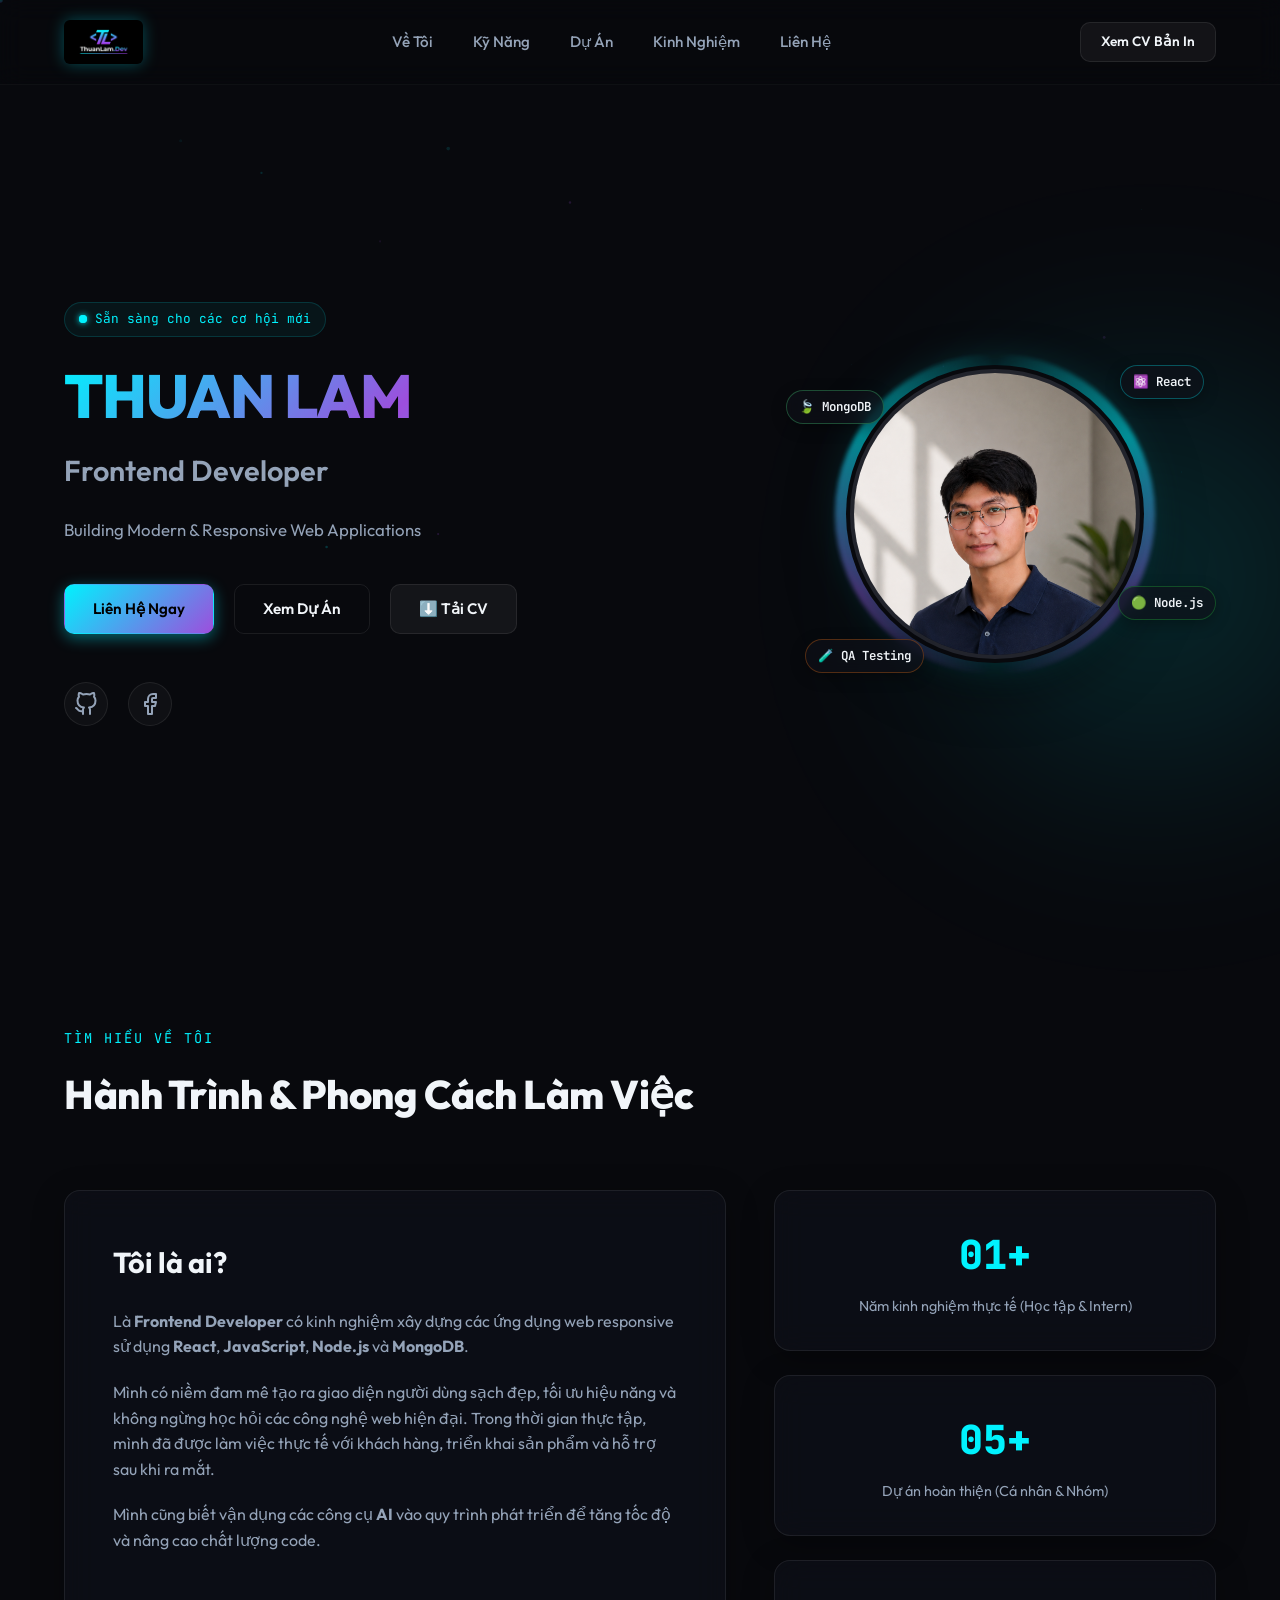
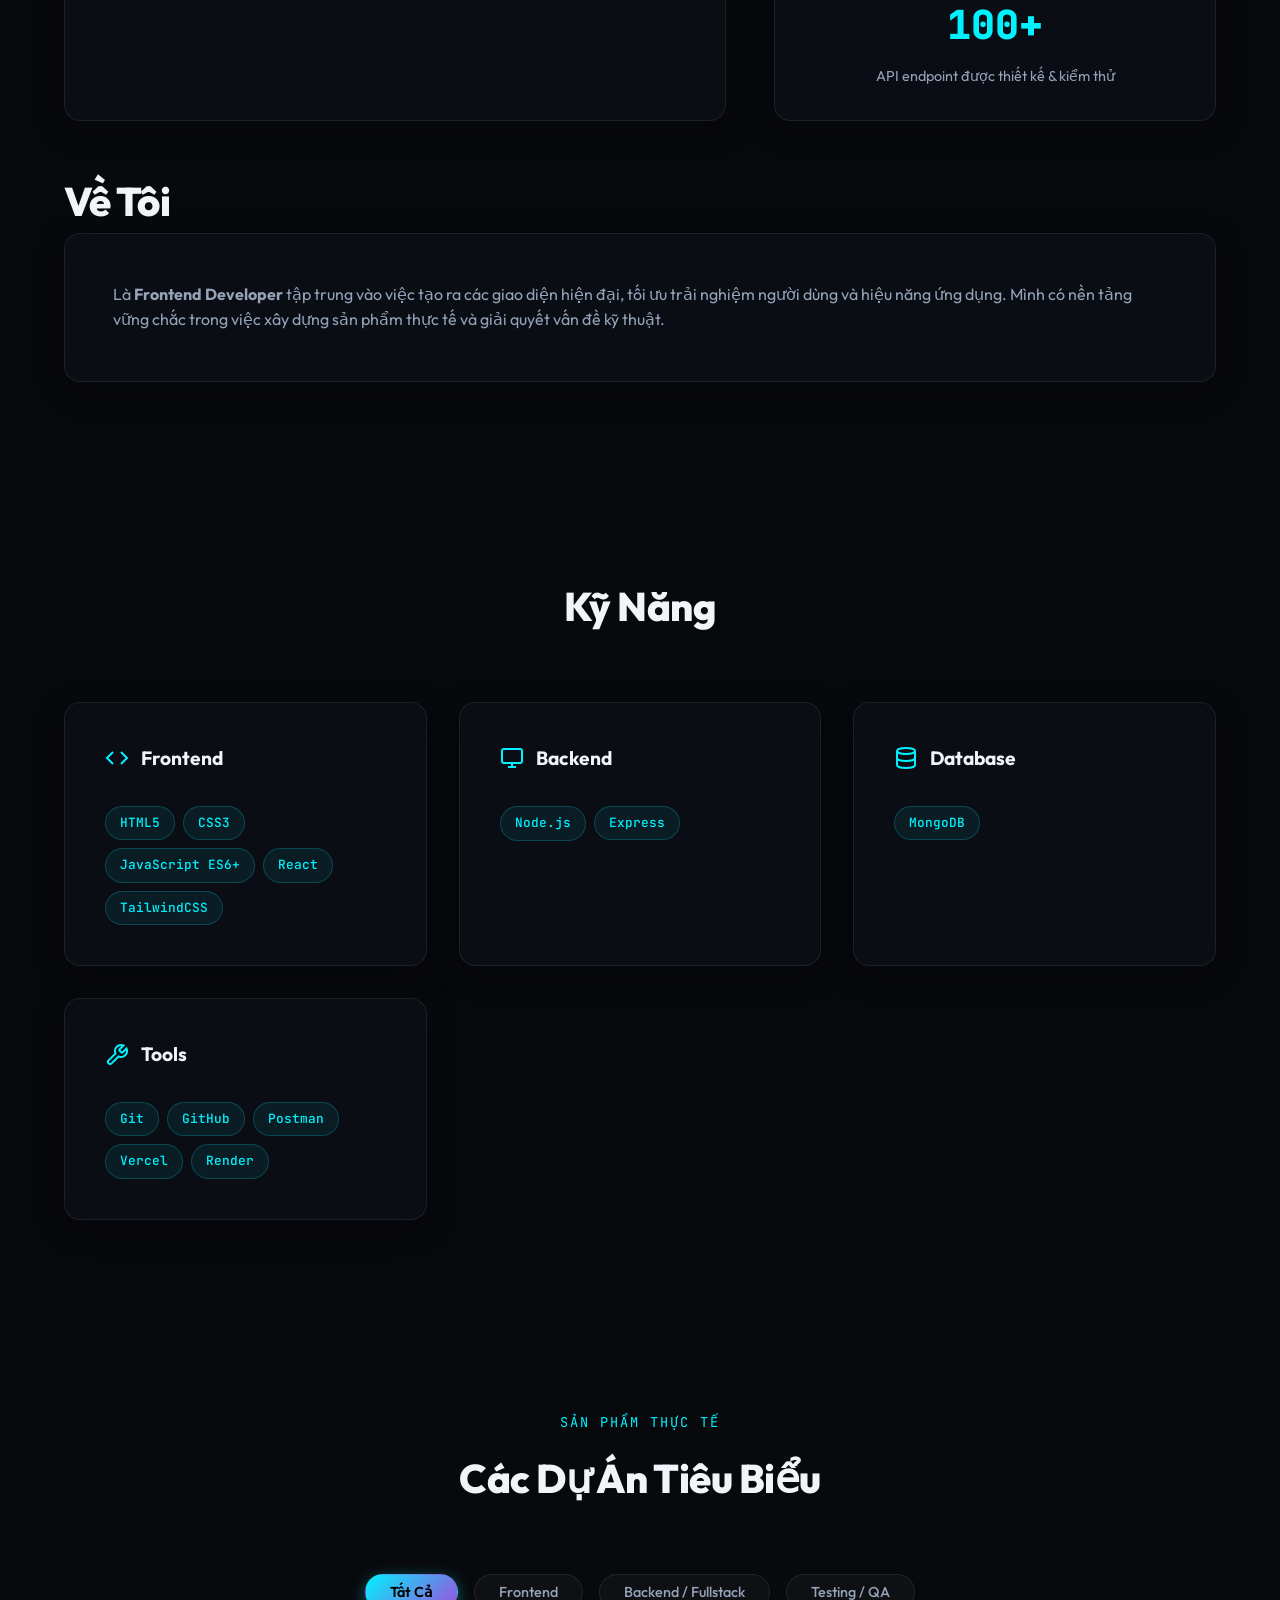
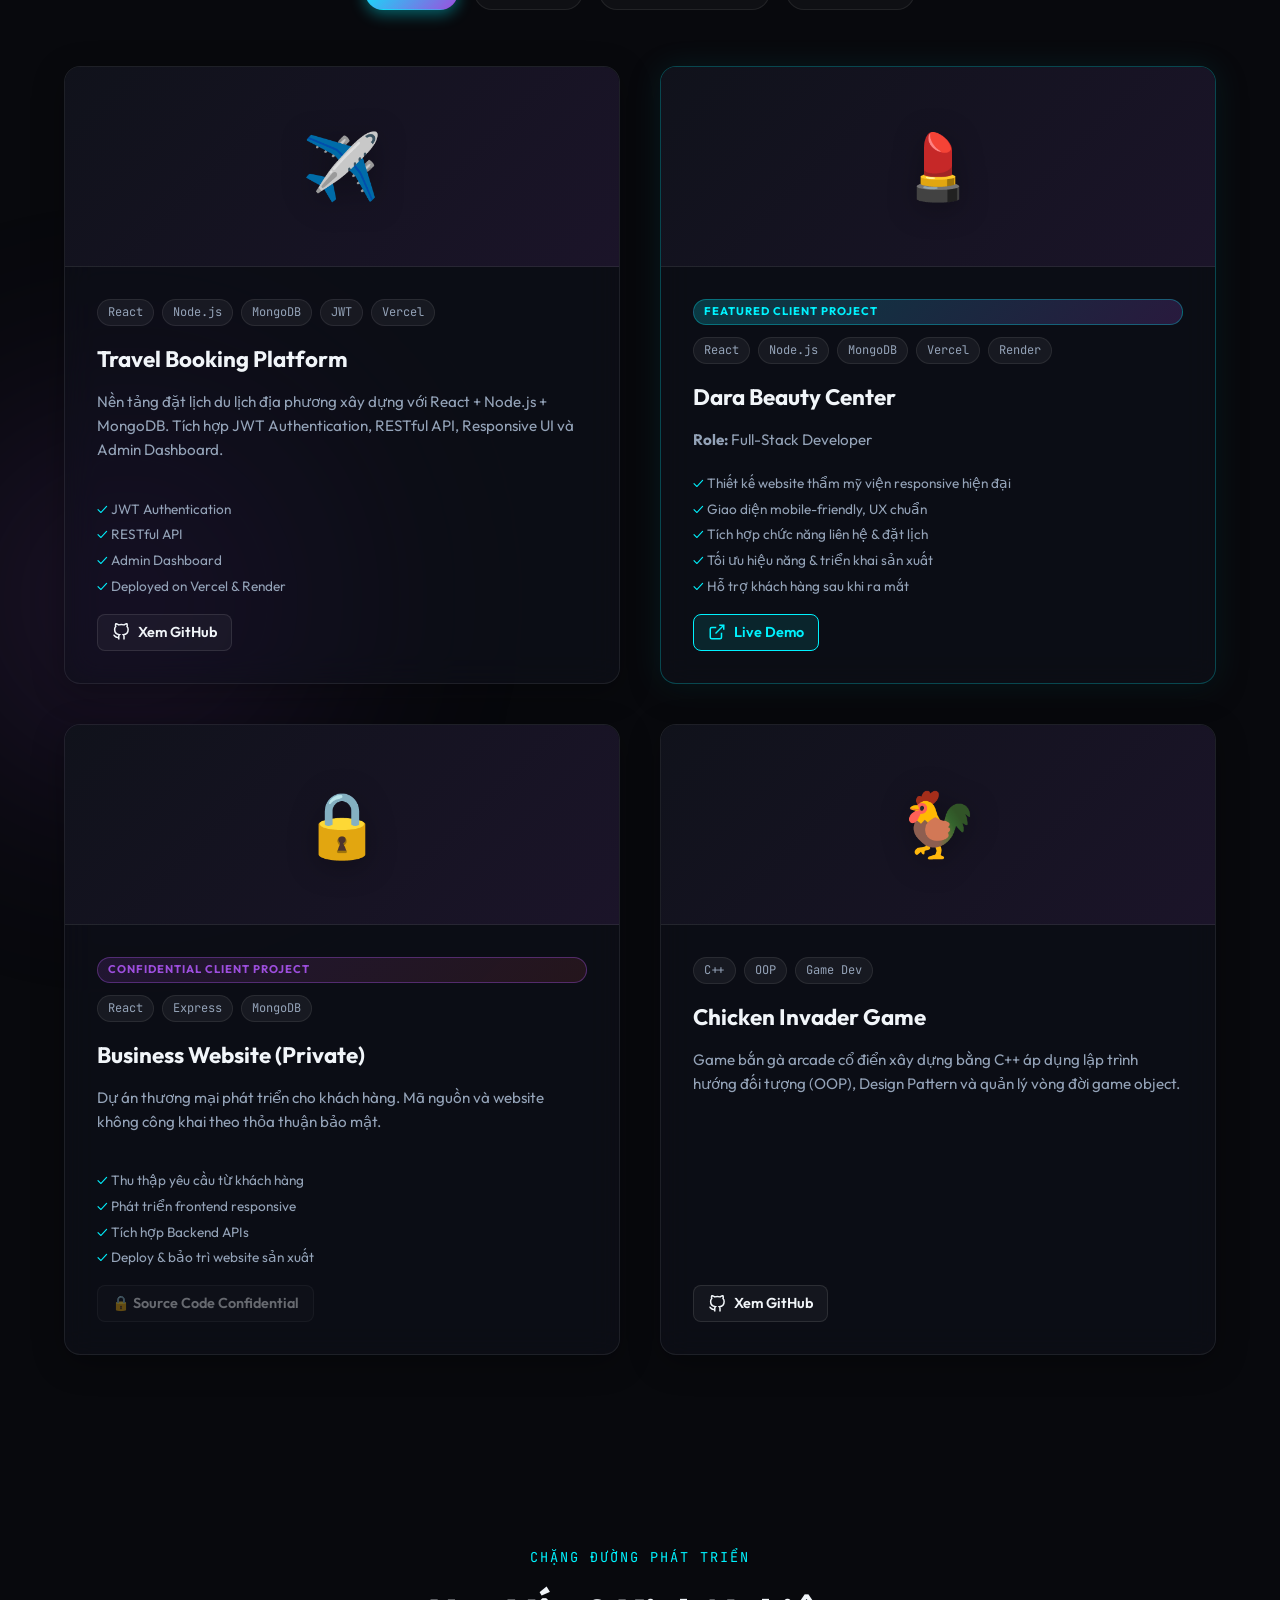
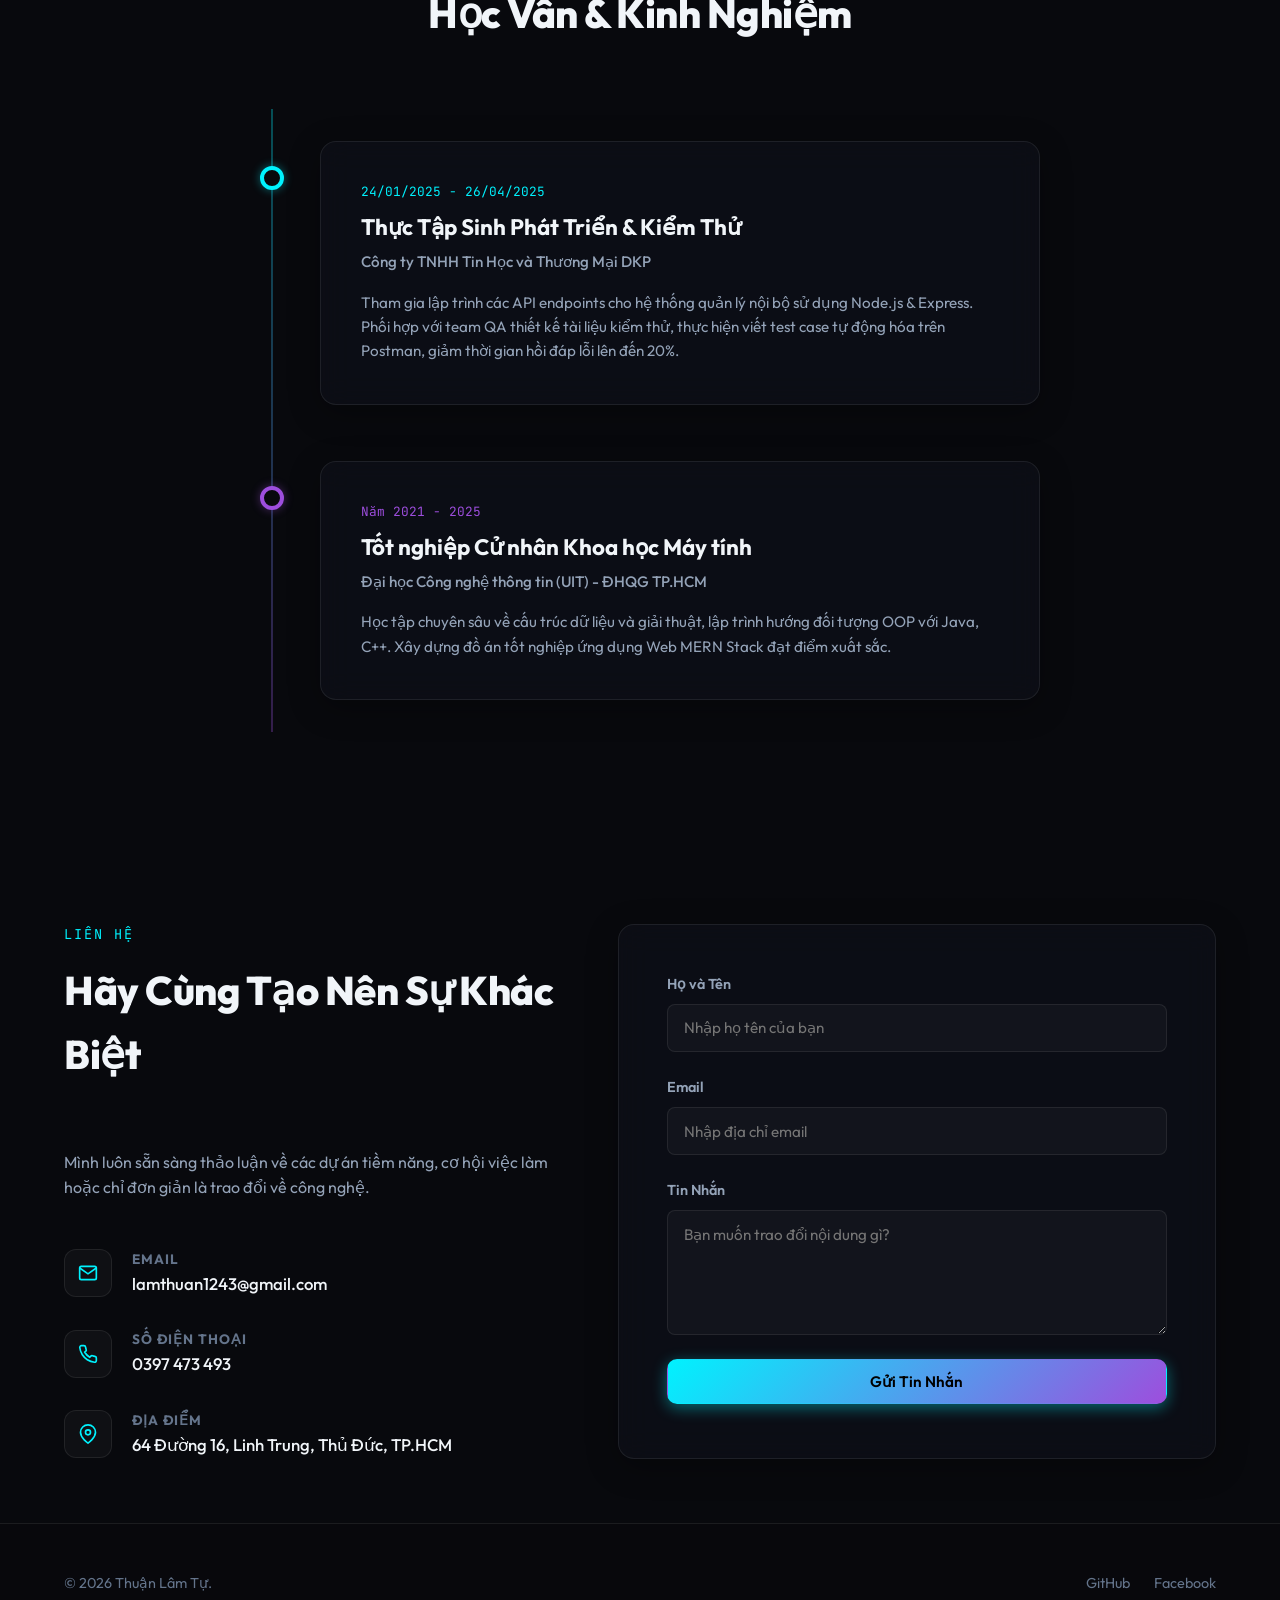
==== commit 447a0cd3: "fix: restore missing skills cards (Frontend/Backend/Database/Tools)" ====
--- a/index.html
+++ b/index.html
@@ -238,11 +238,69 @@
                   <polyline points="16 18 22 12 16 6"></polyline>
                   <polyline points="8 6 2 12 8 18"></polyline>
                 </svg>
-              </ul>
-            </div>
+                <h3>Frontend</h3>
+              </div>
+              <div class="skill-tags">
+                <span class="skill-tag">HTML5</span>
+                <span class="skill-tag">CSS3</span>
+                <span class="skill-tag">JavaScript ES6+</span>
+                <span class="skill-tag">React</span>
+                <span class="skill-tag">TailwindCSS</span>
+              </div>
+            </div>
+
+            <!-- Backend -->
+            <div class="skills-category-card glass-card" id="skillsBackend">
+              <div class="category-header">
+                <svg viewBox="0 0 24 24" width="24" height="24" stroke="currentColor" stroke-width="2" fill="none">
+                  <rect x="2" y="3" width="20" height="14" rx="2" ry="2"></rect>
+                  <line x1="8" y1="21" x2="16" y2="21"></line>
+                  <line x1="12" y1="17" x2="12" y2="21"></line>
+                </svg>
+                <h3>Backend</h3>
+              </div>
+              <div class="skill-tags">
+                <span class="skill-tag">Node.js</span>
+                <span class="skill-tag">Express</span>
+              </div>
+            </div>
+
+            <!-- Database -->
+            <div class="skills-category-card glass-card" id="skillsDatabase">
+              <div class="category-header">
+                <svg viewBox="0 0 24 24" width="24" height="24" stroke="currentColor" stroke-width="2" fill="none">
+                  <ellipse cx="12" cy="5" rx="9" ry="3"></ellipse>
+                  <path d="M21 12c0 1.66-4 3-9 3s-9-1.34-9-3"></path>
+                  <path d="M3 5v14c0 1.66 4 3 9 3s9-1.34 9-3V5"></path>
+                </svg>
+                <h3>Database</h3>
+              </div>
+              <div class="skill-tags">
+                <span class="skill-tag">MongoDB</span>
+              </div>
+            </div>
+
+            <!-- Tools -->
+            <div class="skills-category-card glass-card" id="skillsTools">
+              <div class="category-header">
+                <svg viewBox="0 0 24 24" width="24" height="24" stroke="currentColor" stroke-width="2" fill="none">
+                  <path d="M14.7 6.3a1 1 0 0 0 0 1.4l1.6 1.6a1 1 0 0 0 1.4 0l3.77-3.77a6 6 0 0 1-7.94 7.94l-6.91 6.91a2.12 2.12 0 0 1-3-3l6.91-6.91a6 6 0 0 1 7.94-7.94l-3.76 3.76z"></path>
+                </svg>
+                <h3>Tools</h3>
+              </div>
+              <div class="skill-tags">
+                <span class="skill-tag">Git</span>
+                <span class="skill-tag">GitHub</span>
+                <span class="skill-tag">Postman</span>
+                <span class="skill-tag">Vercel</span>
+                <span class="skill-tag">Render</span>
+              </div>
+            </div>
+
           </div>
         </div>
       </section>
+
 
       <!-- Projects Section -->
       <section class="projects-section section" id="projects">
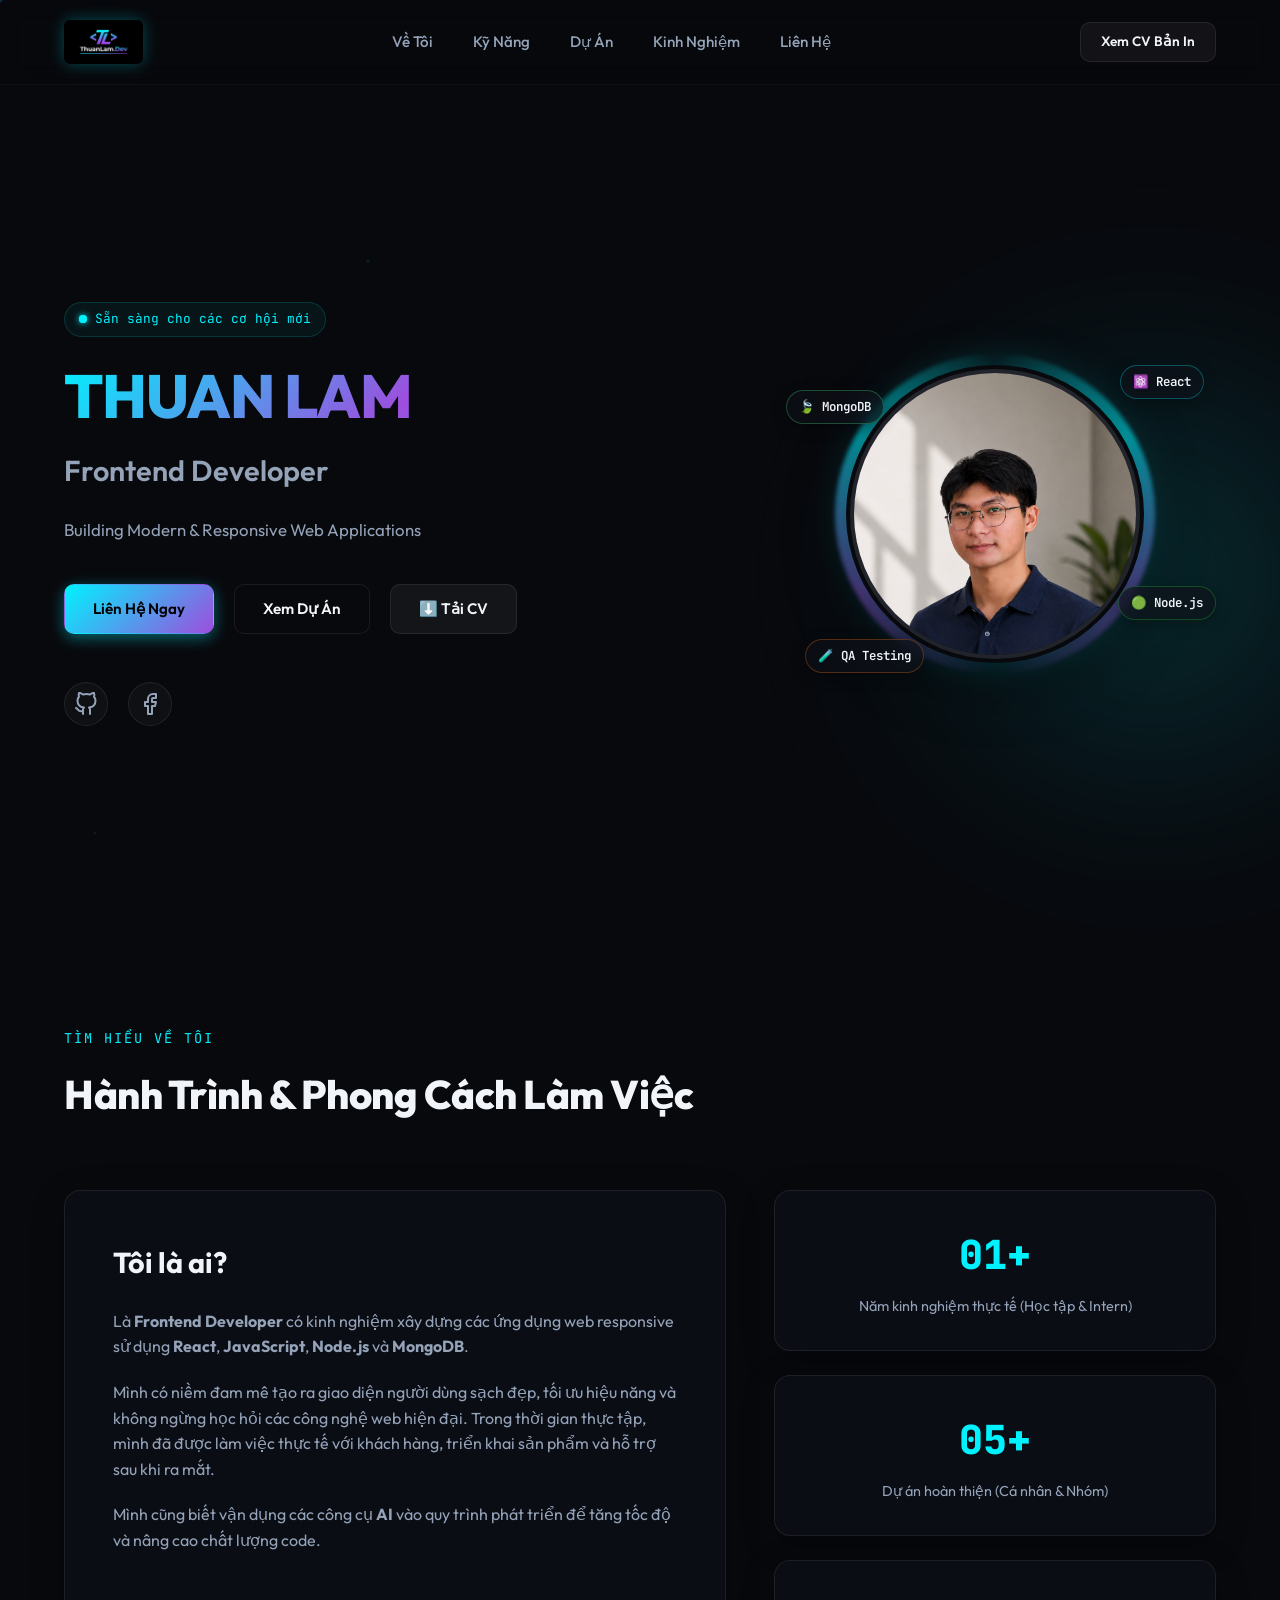
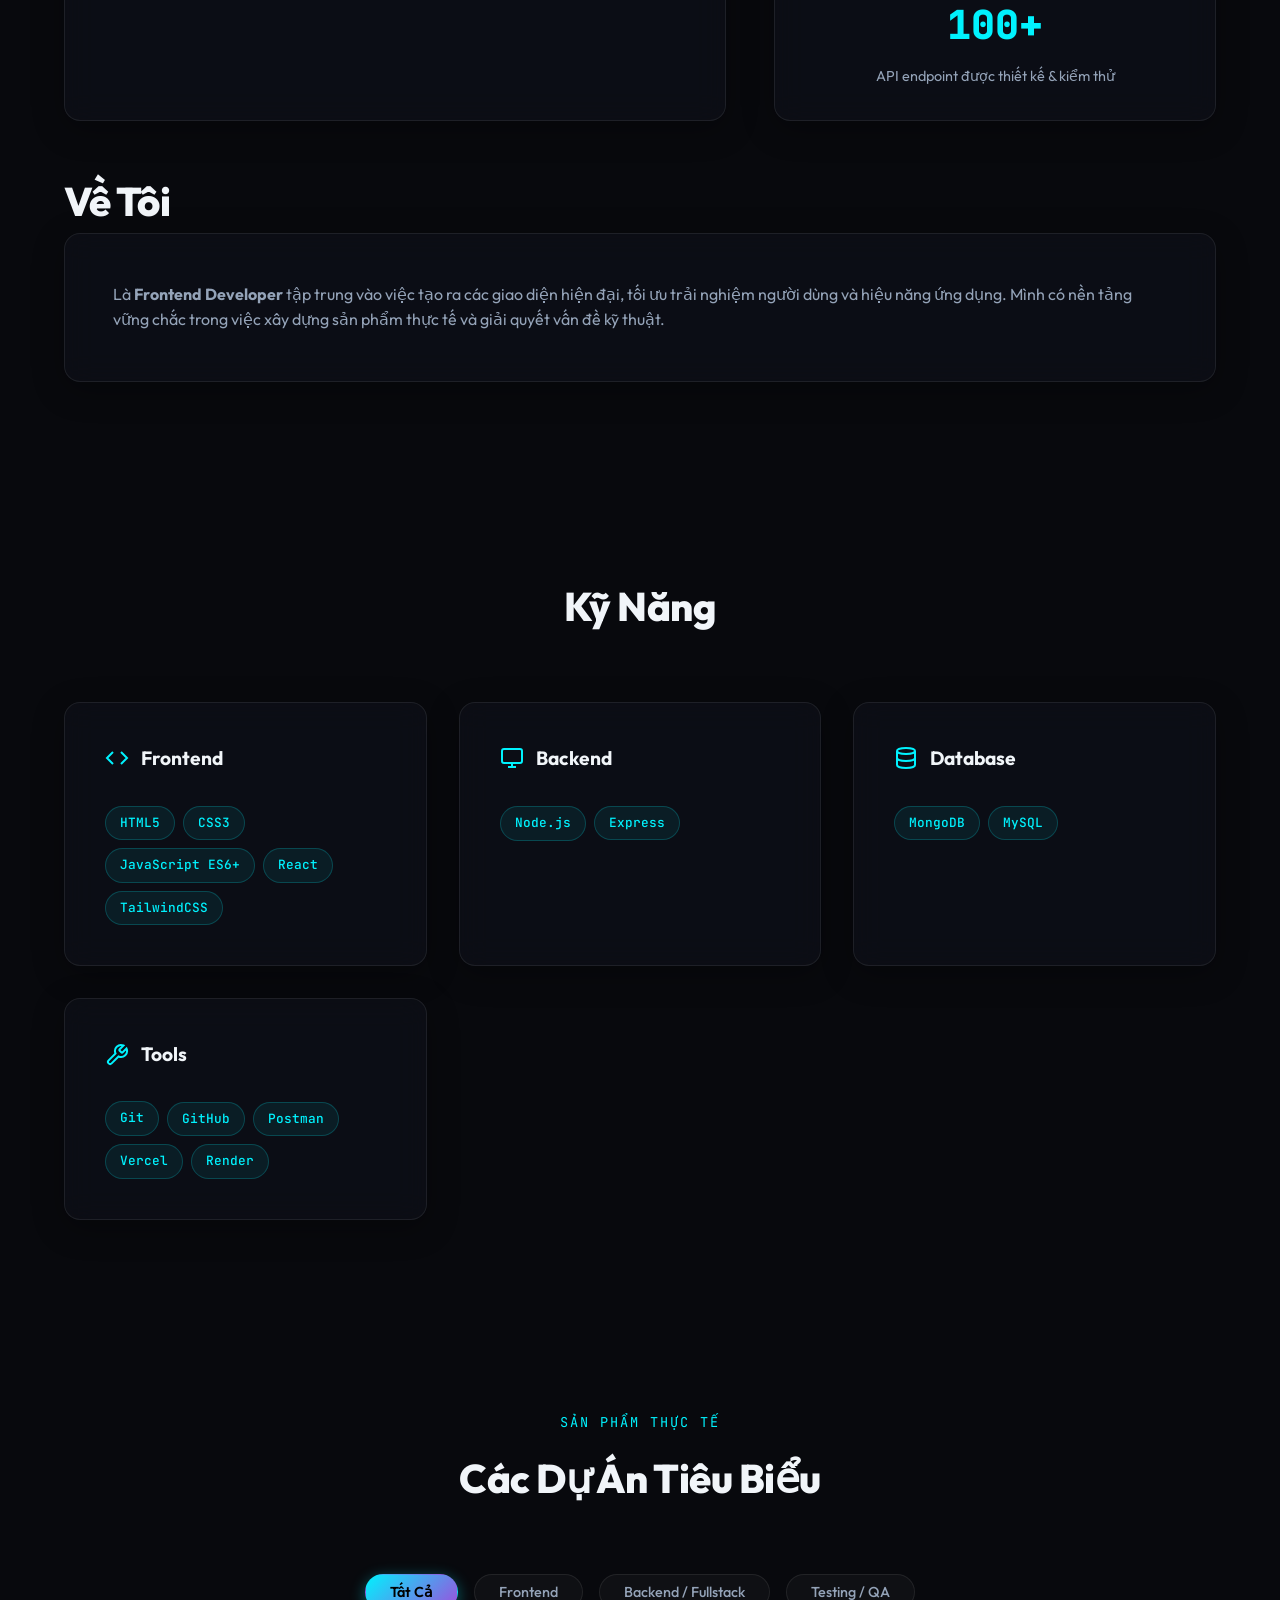
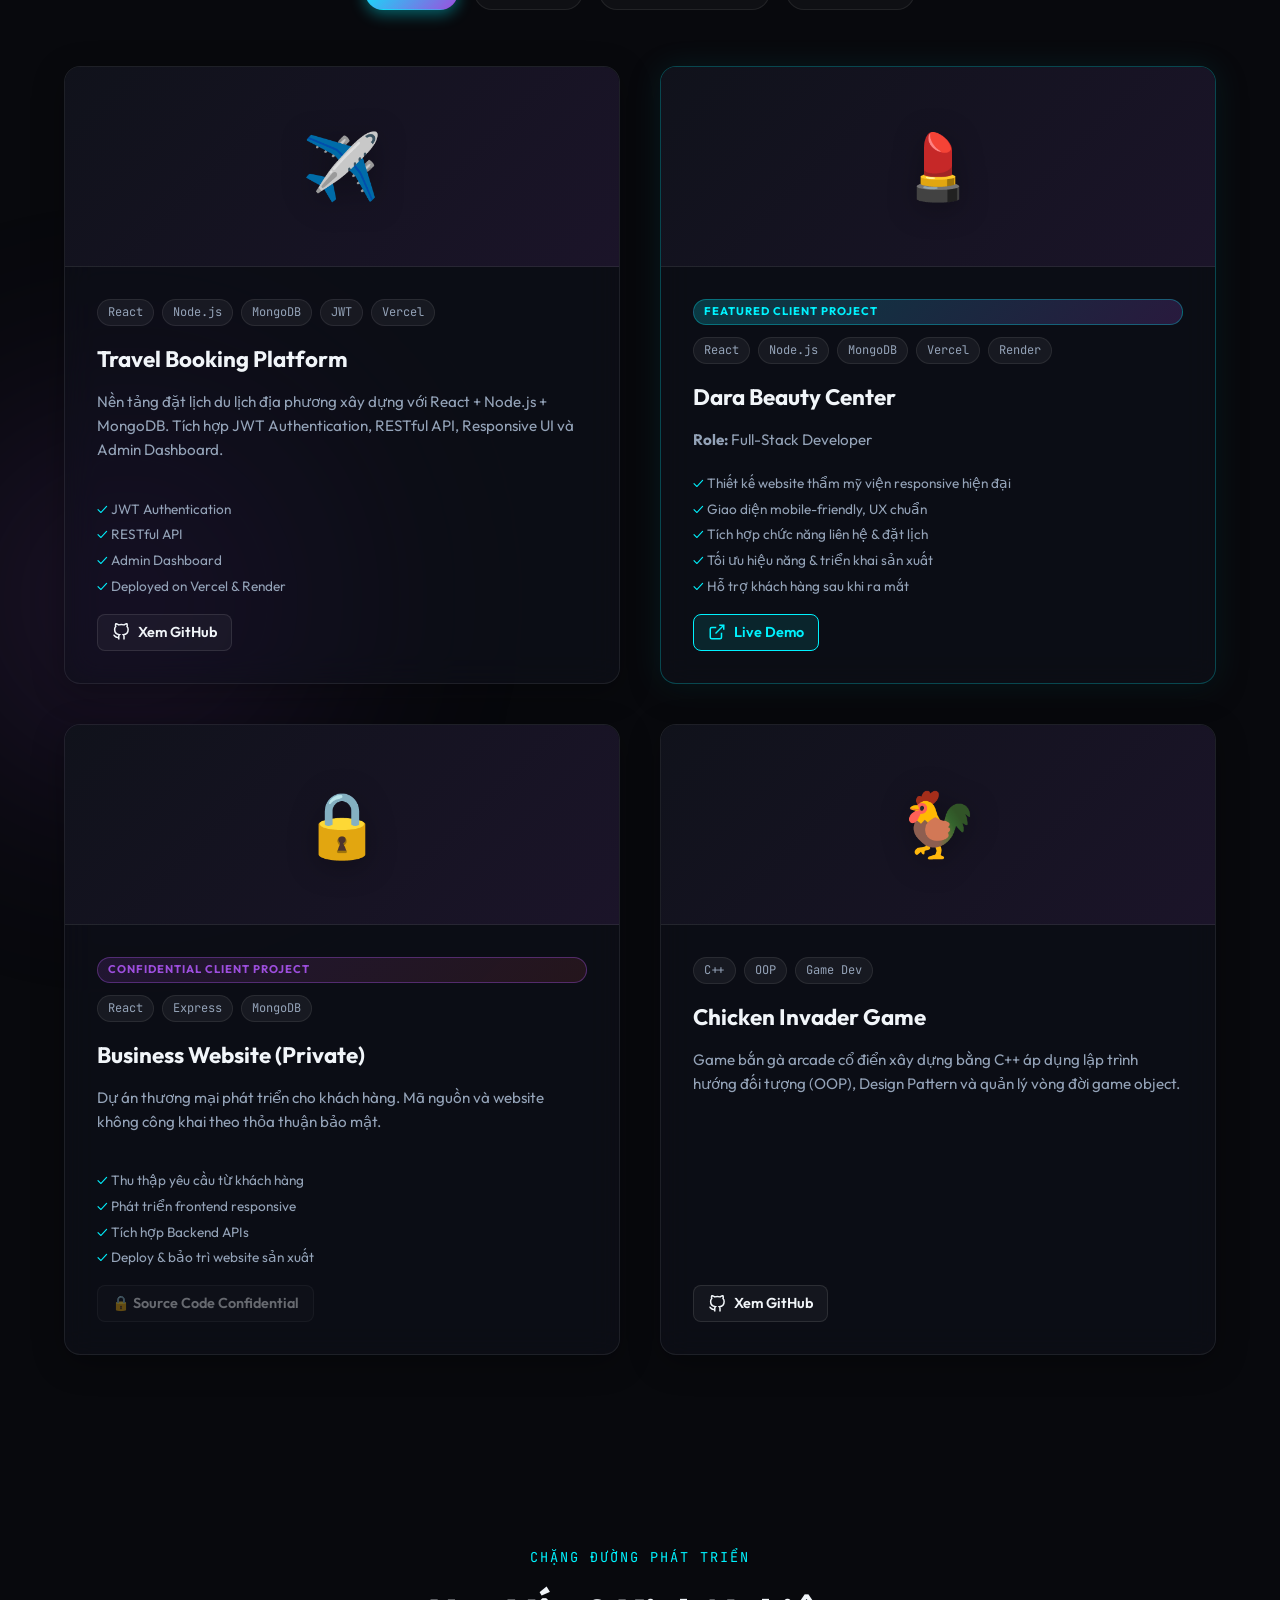
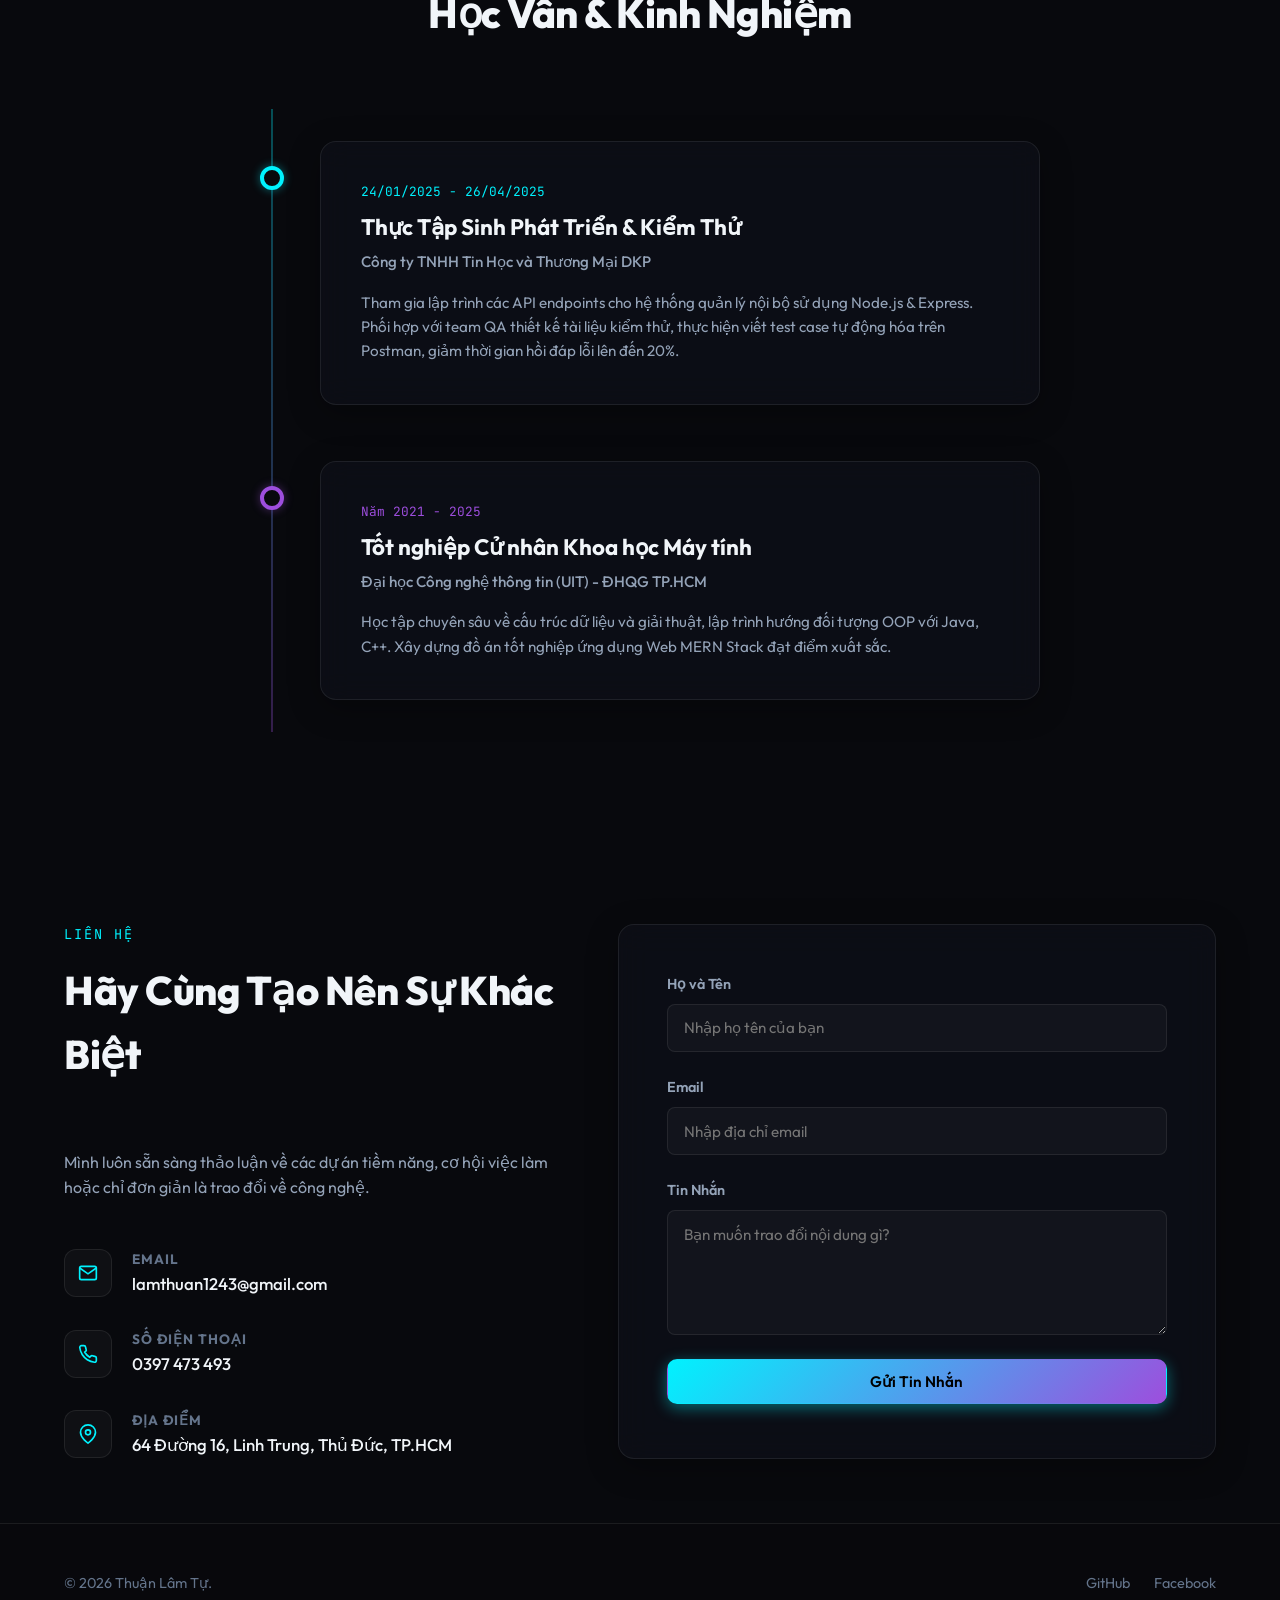
==== commit 44949920: "add a database's name" ====
--- a/index.html
+++ b/index.html
@@ -9,8 +9,8 @@
       content="Portfolio cá nhân của Thuận Lâm Tự - Fullstack Developer & QA Analyst. Chuyên React, Node.js, MongoDB, Java và API Testing."
     />
     <!-- Favicon -->
-    <link rel="icon" type="image/jpeg" href="logo.jpg">
-    <link rel="apple-touch-icon" href="logo.jpg">
+    <link rel="icon" type="image/jpeg" href="logo.jpg" />
+    <link rel="apple-touch-icon" href="logo.jpg" />
     <!-- Google Fonts -->
     <link rel="preconnect" href="https://fonts.googleapis.com" />
     <link rel="preconnect" href="https://fonts.gstatic.com" crossorigin />
@@ -33,7 +33,12 @@
     <header class="main-header" id="mainHeader">
       <div class="container header-container">
         <a href="#" class="logo" id="headerLogo">
-          <img src="logo.jpg" alt="ThuanLam.Dev Logo" class="logo-img" id="logoImg">
+          <img
+            src="logo.jpg"
+            alt="ThuanLam.Dev Logo"
+            class="logo-img"
+            id="logoImg"
+          />
         </a>
         <nav class="nav-menu" id="navMenu">
           <ul>
@@ -89,9 +94,7 @@
             <h1 class="hero-title" id="heroTitle">
               <span class="text-gradient">THUAN LAM</span>
             </h1>
-            <h2 class="hero-subtitle" id="heroSubtitle">
-              Frontend Developer
-            </h2>
+            <h2 class="hero-subtitle" id="heroSubtitle">Frontend Developer</h2>
             <p class="hero-description" id="heroDesc">
               Building Modern &amp; Responsive Web Applications
             </p>
@@ -102,7 +105,12 @@
               <a href="#projects" class="btn btn-outline" id="btnHeroProjects"
                 >Xem Dự Án</a
               >
-              <a href="cv.html" class="btn btn-secondary" id="btnDownloadCV" target="_blank" download
+              <a
+                href="cv.html"
+                class="btn btn-secondary"
+                id="btnDownloadCV"
+                target="_blank"
+                download
                 >⬇️ Tải CV</a
               >
             </div>
@@ -184,13 +192,20 @@
             <div class="about-info glass-card">
               <h3>Tôi là ai?</h3>
               <p>
-                Là <strong>Frontend Developer</strong> có kinh nghiệm xây dựng các ứng dụng web responsive sử dụng <strong>React</strong>, <strong>JavaScript</strong>, <strong>Node.js</strong> và <strong>MongoDB</strong>.
+                Là <strong>Frontend Developer</strong> có kinh nghiệm xây dựng
+                các ứng dụng web responsive sử dụng <strong>React</strong>,
+                <strong>JavaScript</strong>, <strong>Node.js</strong> và
+                <strong>MongoDB</strong>.
               </p>
               <p>
-                Mình có niềm đam mê tạo ra giao diện người dùng sạch đẹp, tối ưu hiệu năng và không ngừng học hỏi các công nghệ web hiện đại. Trong thời gian thực tập, mình đã được làm việc thực tế với khách hàng, triển khai sản phẩm và hỗ trợ sau khi ra mắt.
+                Mình có niềm đam mê tạo ra giao diện người dùng sạch đẹp, tối ưu
+                hiệu năng và không ngừng học hỏi các công nghệ web hiện đại.
+                Trong thời gian thực tập, mình đã được làm việc thực tế với
+                khách hàng, triển khai sản phẩm và hỗ trợ sau khi ra mắt.
               </p>
               <p>
-                Mình cũng biết vận dụng các công cụ <strong>AI</strong> vào quy trình phát triển để tăng tốc độ và nâng cao chất lượng code.
+                Mình cũng biết vận dụng các công cụ <strong>AI</strong> vào quy
+                trình phát triển để tăng tốc độ và nâng cao chất lượng code.
               </p>
             </div>
             <div class="about-stats">
@@ -217,7 +232,10 @@
           </div>
           <div class="about-info glass-card">
             <p>
-              Là <strong>Frontend Developer</strong> tập trung vào việc tạo ra các giao diện hiện đại, tối ưu trải nghiệm người dùng và hiệu năng ứng dụng. Mình có nền tảng vững chắc trong việc xây dựng sản phẩm thực tế và giải quyết vấn đề kỹ thuật.
+              Là <strong>Frontend Developer</strong> tập trung vào việc tạo ra
+              các giao diện hiện đại, tối ưu trải nghiệm người dùng và hiệu năng
+              ứng dụng. Mình có nền tảng vững chắc trong việc xây dựng sản phẩm
+              thực tế và giải quyết vấn đề kỹ thuật.
             </p>
           </div>
         </div>
@@ -230,11 +248,17 @@
             <h2 class="section-title">Kỹ Năng</h2>
           </div>
           <div class="skills-grid" id="skillsGrid">
-
             <!-- Frontend -->
             <div class="skills-category-card glass-card" id="skillsFrontend">
               <div class="category-header">
-                <svg viewBox="0 0 24 24" width="24" height="24" stroke="currentColor" stroke-width="2" fill="none">
+                <svg
+                  viewBox="0 0 24 24"
+                  width="24"
+                  height="24"
+                  stroke="currentColor"
+                  stroke-width="2"
+                  fill="none"
+                >
                   <polyline points="16 18 22 12 16 6"></polyline>
                   <polyline points="8 6 2 12 8 18"></polyline>
                 </svg>
@@ -252,7 +276,14 @@
             <!-- Backend -->
             <div class="skills-category-card glass-card" id="skillsBackend">
               <div class="category-header">
-                <svg viewBox="0 0 24 24" width="24" height="24" stroke="currentColor" stroke-width="2" fill="none">
+                <svg
+                  viewBox="0 0 24 24"
+                  width="24"
+                  height="24"
+                  stroke="currentColor"
+                  stroke-width="2"
+                  fill="none"
+                >
                   <rect x="2" y="3" width="20" height="14" rx="2" ry="2"></rect>
                   <line x1="8" y1="21" x2="16" y2="21"></line>
                   <line x1="12" y1="17" x2="12" y2="21"></line>
@@ -268,7 +299,14 @@
             <!-- Database -->
             <div class="skills-category-card glass-card" id="skillsDatabase">
               <div class="category-header">
-                <svg viewBox="0 0 24 24" width="24" height="24" stroke="currentColor" stroke-width="2" fill="none">
+                <svg
+                  viewBox="0 0 24 24"
+                  width="24"
+                  height="24"
+                  stroke="currentColor"
+                  stroke-width="2"
+                  fill="none"
+                >
                   <ellipse cx="12" cy="5" rx="9" ry="3"></ellipse>
                   <path d="M21 12c0 1.66-4 3-9 3s-9-1.34-9-3"></path>
                   <path d="M3 5v14c0 1.66 4 3 9 3s9-1.34 9-3V5"></path>
@@ -277,14 +315,24 @@
               </div>
               <div class="skill-tags">
                 <span class="skill-tag">MongoDB</span>
+                <span class="skill-tag">MySQL</span>
               </div>
             </div>
 
             <!-- Tools -->
             <div class="skills-category-card glass-card" id="skillsTools">
               <div class="category-header">
-                <svg viewBox="0 0 24 24" width="24" height="24" stroke="currentColor" stroke-width="2" fill="none">
-                  <path d="M14.7 6.3a1 1 0 0 0 0 1.4l1.6 1.6a1 1 0 0 0 1.4 0l3.77-3.77a6 6 0 0 1-7.94 7.94l-6.91 6.91a2.12 2.12 0 0 1-3-3l6.91-6.91a6 6 0 0 1 7.94-7.94l-3.76 3.76z"></path>
+                <svg
+                  viewBox="0 0 24 24"
+                  width="24"
+                  height="24"
+                  stroke="currentColor"
+                  stroke-width="2"
+                  fill="none"
+                >
+                  <path
+                    d="M14.7 6.3a1 1 0 0 0 0 1.4l1.6 1.6a1 1 0 0 0 1.4 0l3.77-3.77a6 6 0 0 1-7.94 7.94l-6.91 6.91a2.12 2.12 0 0 1-3-3l6.91-6.91a6 6 0 0 1 7.94-7.94l-3.76 3.76z"
+                  ></path>
                 </svg>
                 <h3>Tools</h3>
               </div>
@@ -296,11 +344,9 @@
                 <span class="skill-tag">Render</span>
               </div>
             </div>
-
           </div>
         </div>
       </section>
-
 
       <!-- Projects Section -->
       <section class="projects-section section" id="projects">
@@ -324,7 +370,6 @@
 
           <!-- Grid -->
           <div class="projects-grid" id="projectsGrid">
-
             <!-- Project 1: Travel Booking Platform -->
             <div class="project-card glass-card" data-category="backend">
               <div class="project-img-placeholder">
@@ -339,7 +384,11 @@
                   <span class="project-tag">Vercel</span>
                 </div>
                 <h3>Travel Booking Platform</h3>
-                <p>Nền tảng đặt lịch du lịch địa phương xây dựng với React + Node.js + MongoDB. Tích hợp JWT Authentication, RESTful API, Responsive UI và Admin Dashboard.</p>
+                <p>
+                  Nền tảng đặt lịch du lịch địa phương xây dựng với React +
+                  Node.js + MongoDB. Tích hợp JWT Authentication, RESTful API,
+                  Responsive UI và Admin Dashboard.
+                </p>
                 <ul class="project-highlights">
                   <li>✓ JWT Authentication</li>
                   <li>✓ RESTful API</li>
@@ -347,8 +396,23 @@
                   <li>✓ Deployed on Vercel &amp; Render</li>
                 </ul>
                 <div class="project-links">
-                  <a href="https://github.com/ThuanLamTu/LocaTrip" target="_blank" class="project-link-btn">
-                    <svg viewBox="0 0 24 24" width="18" height="18" stroke="currentColor" stroke-width="2" fill="none"><path d="M9 19c-5 1.5-5-2.5-7-3m14 6v-3.87a3.37 3.37 0 0 0-.94-2.61c3.14-.35 6.44-1.54 6.44-7A5.44 5.44 0 0 0 20 4.77 5.07 5.07 0 0 0 19.91 1S18.73.65 16 2.48a13.38 13.38 0 0 0-7 0C6.27.65 5.09 1 5.09 1A5.07 5.07 0 0 0 5 4.77a5.44 5.44 0 0 0-1.5 3.78c0 5.42 3.3 6.61 6.44 7A3.37 3.37 0 0 0 9 18.13V22"></path></svg>
+                  <a
+                    href="https://github.com/ThuanLamTu/LocaTrip"
+                    target="_blank"
+                    class="project-link-btn"
+                  >
+                    <svg
+                      viewBox="0 0 24 24"
+                      width="18"
+                      height="18"
+                      stroke="currentColor"
+                      stroke-width="2"
+                      fill="none"
+                    >
+                      <path
+                        d="M9 19c-5 1.5-5-2.5-7-3m14 6v-3.87a3.37 3.37 0 0 0-.94-2.61c3.14-.35 6.44-1.54 6.44-7A5.44 5.44 0 0 0 20 4.77 5.07 5.07 0 0 0 19.91 1S18.73.65 16 2.48a13.38 13.38 0 0 0-7 0C6.27.65 5.09 1 5.09 1A5.07 5.07 0 0 0 5 4.77a5.44 5.44 0 0 0-1.5 3.78c0 5.42 3.3 6.61 6.44 7A3.37 3.37 0 0 0 9 18.13V22"
+                      ></path>
+                    </svg>
                     Xem GitHub
                   </a>
                 </div>
@@ -356,7 +420,10 @@
             </div>
 
             <!-- Project 2: Dara Beauty Center (Client) -->
-            <div class="project-card glass-card featured-project" data-category="frontend">
+            <div
+              class="project-card glass-card featured-project"
+              data-category="frontend"
+            >
               <div class="project-img-placeholder">
                 <span class="project-icon">💄</span>
               </div>
@@ -370,7 +437,9 @@
                   <span class="project-tag">Render</span>
                 </div>
                 <h3>Dara Beauty Center</h3>
-                <p class="project-role"><strong>Role:</strong> Full-Stack Developer</p>
+                <p class="project-role">
+                  <strong>Role:</strong> Full-Stack Developer
+                </p>
                 <ul class="project-highlights">
                   <li>✓ Thiết kế website thẩm mỹ viện responsive hiện đại</li>
                   <li>✓ Giao diện mobile-friendly, UX chuẩn</li>
@@ -379,8 +448,25 @@
                   <li>✓ Hỗ trợ khách hàng sau khi ra mắt</li>
                 </ul>
                 <div class="project-links">
-                  <a href="https://darabeautycenter.vercel.app/" target="_blank" class="project-link-btn project-link-live">
-                    <svg viewBox="0 0 24 24" width="18" height="18" stroke="currentColor" stroke-width="2" fill="none"><path d="M18 13v6a2 2 0 0 1-2 2H5a2 2 0 0 1-2-2V8a2 2 0 0 1 2-2h6"></path><polyline points="15 3 21 3 21 9"></polyline><line x1="10" y1="14" x2="21" y2="3"></line></svg>
+                  <a
+                    href="https://darabeautycenter.vercel.app/"
+                    target="_blank"
+                    class="project-link-btn project-link-live"
+                  >
+                    <svg
+                      viewBox="0 0 24 24"
+                      width="18"
+                      height="18"
+                      stroke="currentColor"
+                      stroke-width="2"
+                      fill="none"
+                    >
+                      <path
+                        d="M18 13v6a2 2 0 0 1-2 2H5a2 2 0 0 1-2-2V8a2 2 0 0 1 2-2h6"
+                      ></path>
+                      <polyline points="15 3 21 3 21 9"></polyline>
+                      <line x1="10" y1="14" x2="21" y2="3"></line>
+                    </svg>
                     Live Demo
                   </a>
                 </div>
@@ -393,14 +479,19 @@
                 <span class="project-icon">🔒</span>
               </div>
               <div class="project-info">
-                <div class="project-badge confidential">Confidential Client Project</div>
+                <div class="project-badge confidential">
+                  Confidential Client Project
+                </div>
                 <div class="project-tags">
                   <span class="project-tag">React</span>
                   <span class="project-tag">Express</span>
                   <span class="project-tag">MongoDB</span>
                 </div>
                 <h3>Business Website (Private)</h3>
-                <p>Dự án thương mại phát triển cho khách hàng. Mã nguồn và website không công khai theo thỏa thuận bảo mật.</p>
+                <p>
+                  Dự án thương mại phát triển cho khách hàng. Mã nguồn và
+                  website không công khai theo thỏa thuận bảo mật.
+                </p>
                 <ul class="project-highlights">
                   <li>✓ Thu thập yêu cầu từ khách hàng</li>
                   <li>✓ Phát triển frontend responsive</li>
@@ -408,7 +499,9 @@
                   <li>✓ Deploy &amp; bảo trì website sản xuất</li>
                 </ul>
                 <div class="project-links">
-                  <span class="project-link-btn disabled">🔒 Source Code Confidential</span>
+                  <span class="project-link-btn disabled"
+                    >🔒 Source Code Confidential</span
+                  >
                 </div>
               </div>
             </div>
@@ -425,16 +518,34 @@
                   <span class="project-tag">Game Dev</span>
                 </div>
                 <h3>Chicken Invader Game</h3>
-                <p>Game bắn gà arcade cổ điển xây dựng bằng C++ áp dụng lập trình hướng đối tượng (OOP), Design Pattern và quản lý vòng đời game object.</p>
+                <p>
+                  Game bắn gà arcade cổ điển xây dựng bằng C++ áp dụng lập trình
+                  hướng đối tượng (OOP), Design Pattern và quản lý vòng đời game
+                  object.
+                </p>
                 <div class="project-links">
-                  <a href="https://github.com/ThuanLamTu/ChickenInvader" target="_blank" class="project-link-btn">
-                    <svg viewBox="0 0 24 24" width="18" height="18" stroke="currentColor" stroke-width="2" fill="none"><path d="M9 19c-5 1.5-5-2.5-7-3m14 6v-3.87a3.37 3.37 0 0 0-.94-2.61c3.14-.35 6.44-1.54 6.44-7A5.44 5.44 0 0 0 20 4.77 5.07 5.07 0 0 0 19.91 1S18.73.65 16 2.48a13.38 13.38 0 0 0-7 0C6.27.65 5.09 1 5.09 1A5.07 5.07 0 0 0 5 4.77a5.44 5.44 0 0 0-1.5 3.78c0 5.42 3.3 6.61 6.44 7A3.37 3.37 0 0 0 9 18.13V22"></path></svg>
+                  <a
+                    href="https://github.com/ThuanLamTu/ChickenInvader"
+                    target="_blank"
+                    class="project-link-btn"
+                  >
+                    <svg
+                      viewBox="0 0 24 24"
+                      width="18"
+                      height="18"
+                      stroke="currentColor"
+                      stroke-width="2"
+                      fill="none"
+                    >
+                      <path
+                        d="M9 19c-5 1.5-5-2.5-7-3m14 6v-3.87a3.37 3.37 0 0 0-.94-2.61c3.14-.35 6.44-1.54 6.44-7A5.44 5.44 0 0 0 20 4.77 5.07 5.07 0 0 0 19.91 1S18.73.65 16 2.48a13.38 13.38 0 0 0-7 0C6.27.65 5.09 1 5.09 1A5.07 5.07 0 0 0 5 4.77a5.44 5.44 0 0 0-1.5 3.78c0 5.42 3.3 6.61 6.44 7A3.37 3.37 0 0 0 9 18.13V22"
+                      ></path>
+                    </svg>
                     Xem GitHub
                   </a>
                 </div>
               </div>
             </div>
-
           </div>
         </div>
       </section>
@@ -448,26 +559,39 @@
           </div>
 
           <div class="timeline" id="experienceTimeline">
-                    <!-- Timeline Item 1: Internship DKP -->
-                    <div class="timeline-item">
-                        <div class="timeline-dot"></div>
-                        <div class="timeline-content glass-card">
-                            <span class="timeline-date">24/01/2025 - 26/04/2025</span>
-                            <h3>Thực Tập Sinh Phát Triển &amp; Kiểm Thử</h3>
-                            <span class="timeline-company">Công ty TNHH Tin Học và Thương Mại DKP</span>
-                            <p>Tham gia lập trình các API endpoints cho hệ thống quản lý nội bộ sử dụng Node.js &amp; Express. Phối hợp với team QA thiết kế tài liệu kiểm thử, thực hiện viết test case tự động hóa trên Postman, giảm thời gian hồi đáp lỗi lên đến 20%.</p>
-                        </div>
-                    </div>
-                    <!-- Timeline Item 2: Education -->
-                    <div class="timeline-item">
-                        <div class="timeline-dot"></div>
-                        <div class="timeline-content glass-card">
-                            <span class="timeline-date">Năm 2021 - 2025</span>
-                            <h3>Tốt nghiệp Cử nhân Khoa học Máy tính</h3>
-                            <span class="timeline-company">Đại học Công nghệ thông tin (UIT) - ĐHQG TP.HCM</span>
-                            <p>Học tập chuyên sâu về cấu trúc dữ liệu và giải thuật, lập trình hướng đối tượng OOP với Java, C++. Xây dựng đồ án tốt nghiệp ứng dụng Web MERN Stack đạt điểm xuất sắc.</p>
-                        </div>
-                    </div>
+            <!-- Timeline Item 1: Internship DKP -->
+            <div class="timeline-item">
+              <div class="timeline-dot"></div>
+              <div class="timeline-content glass-card">
+                <span class="timeline-date">24/01/2025 - 26/04/2025</span>
+                <h3>Thực Tập Sinh Phát Triển &amp; Kiểm Thử</h3>
+                <span class="timeline-company"
+                  >Công ty TNHH Tin Học và Thương Mại DKP</span
+                >
+                <p>
+                  Tham gia lập trình các API endpoints cho hệ thống quản lý nội
+                  bộ sử dụng Node.js &amp; Express. Phối hợp với team QA thiết
+                  kế tài liệu kiểm thử, thực hiện viết test case tự động hóa
+                  trên Postman, giảm thời gian hồi đáp lỗi lên đến 20%.
+                </p>
+              </div>
+            </div>
+            <!-- Timeline Item 2: Education -->
+            <div class="timeline-item">
+              <div class="timeline-dot"></div>
+              <div class="timeline-content glass-card">
+                <span class="timeline-date">Năm 2021 - 2025</span>
+                <h3>Tốt nghiệp Cử nhân Khoa học Máy tính</h3>
+                <span class="timeline-company"
+                  >Đại học Công nghệ thông tin (UIT) - ĐHQG TP.HCM</span
+                >
+                <p>
+                  Học tập chuyên sâu về cấu trúc dữ liệu và giải thuật, lập
+                  trình hướng đối tượng OOP với Java, C++. Xây dựng đồ án tốt
+                  nghiệp ứng dụng Web MERN Stack đạt điểm xuất sắc.
+                </p>
+              </div>
+            </div>
           </div>
         </div>
       </section>
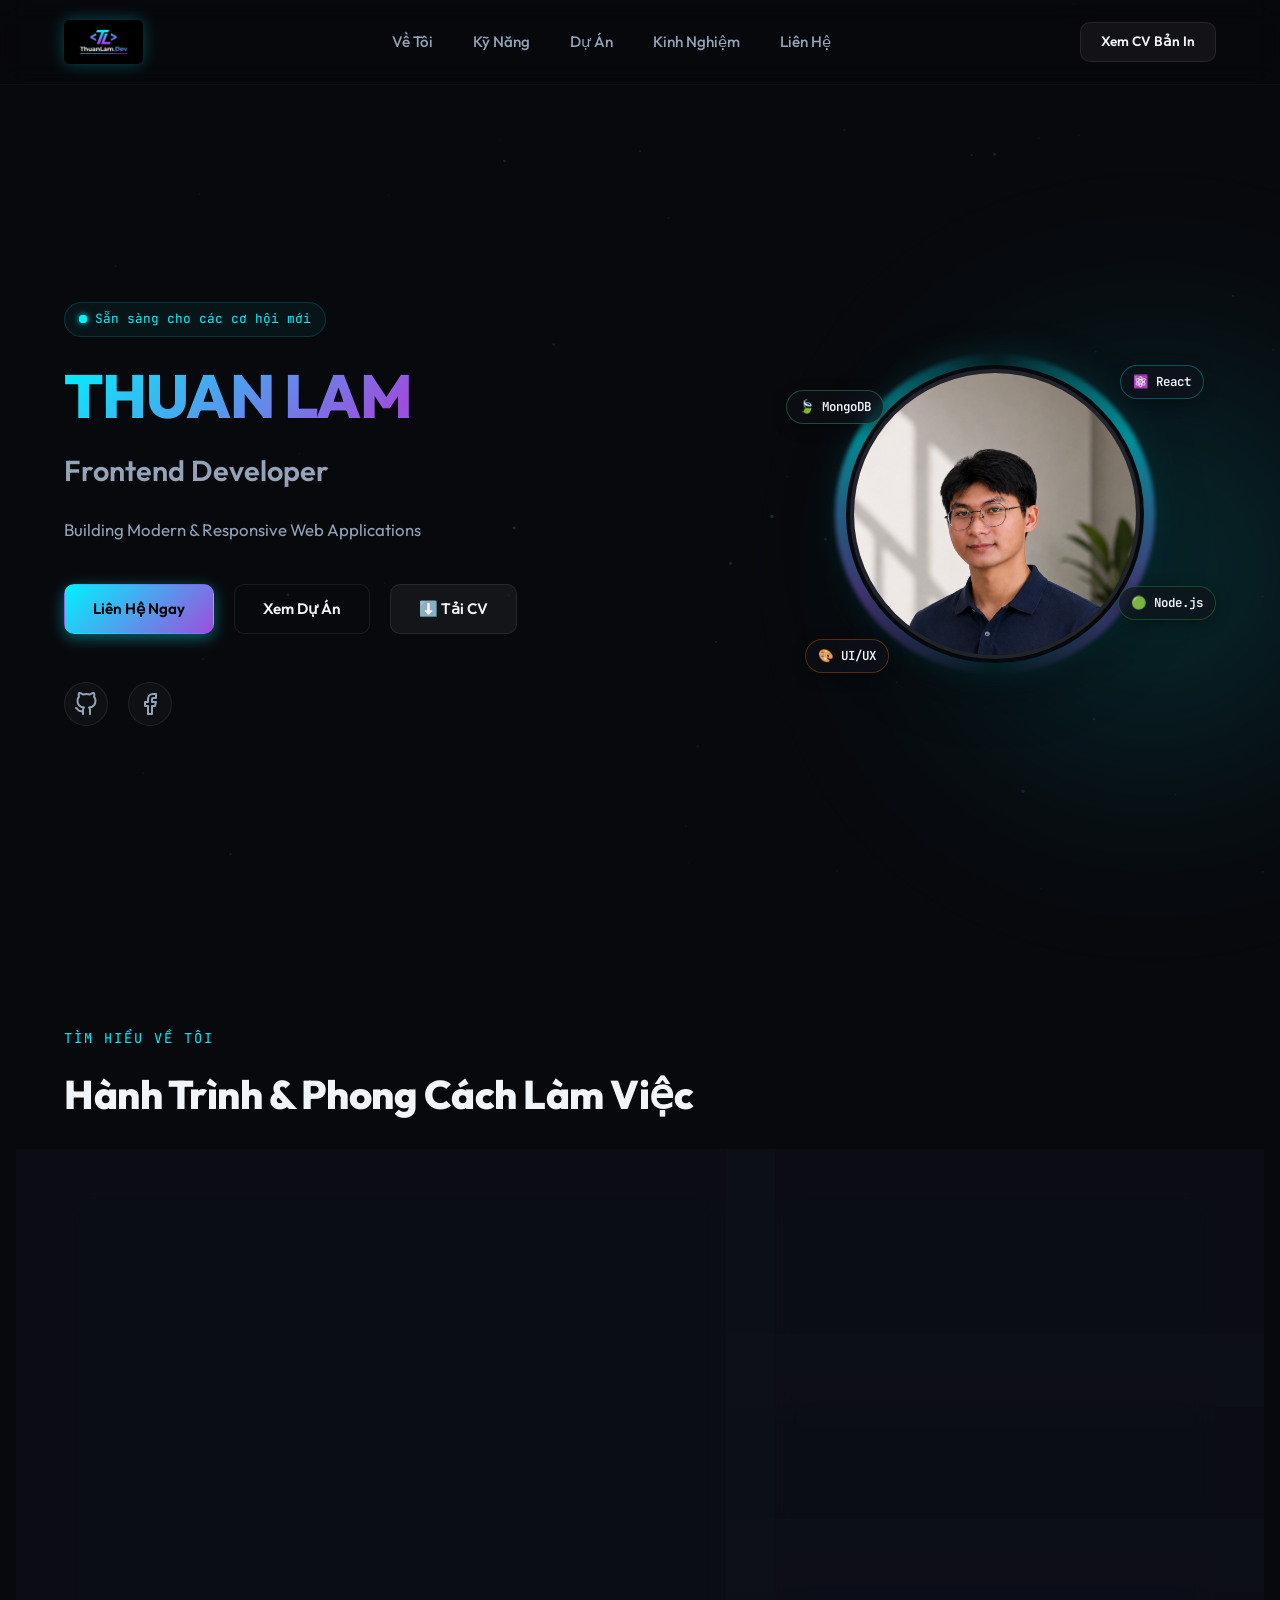
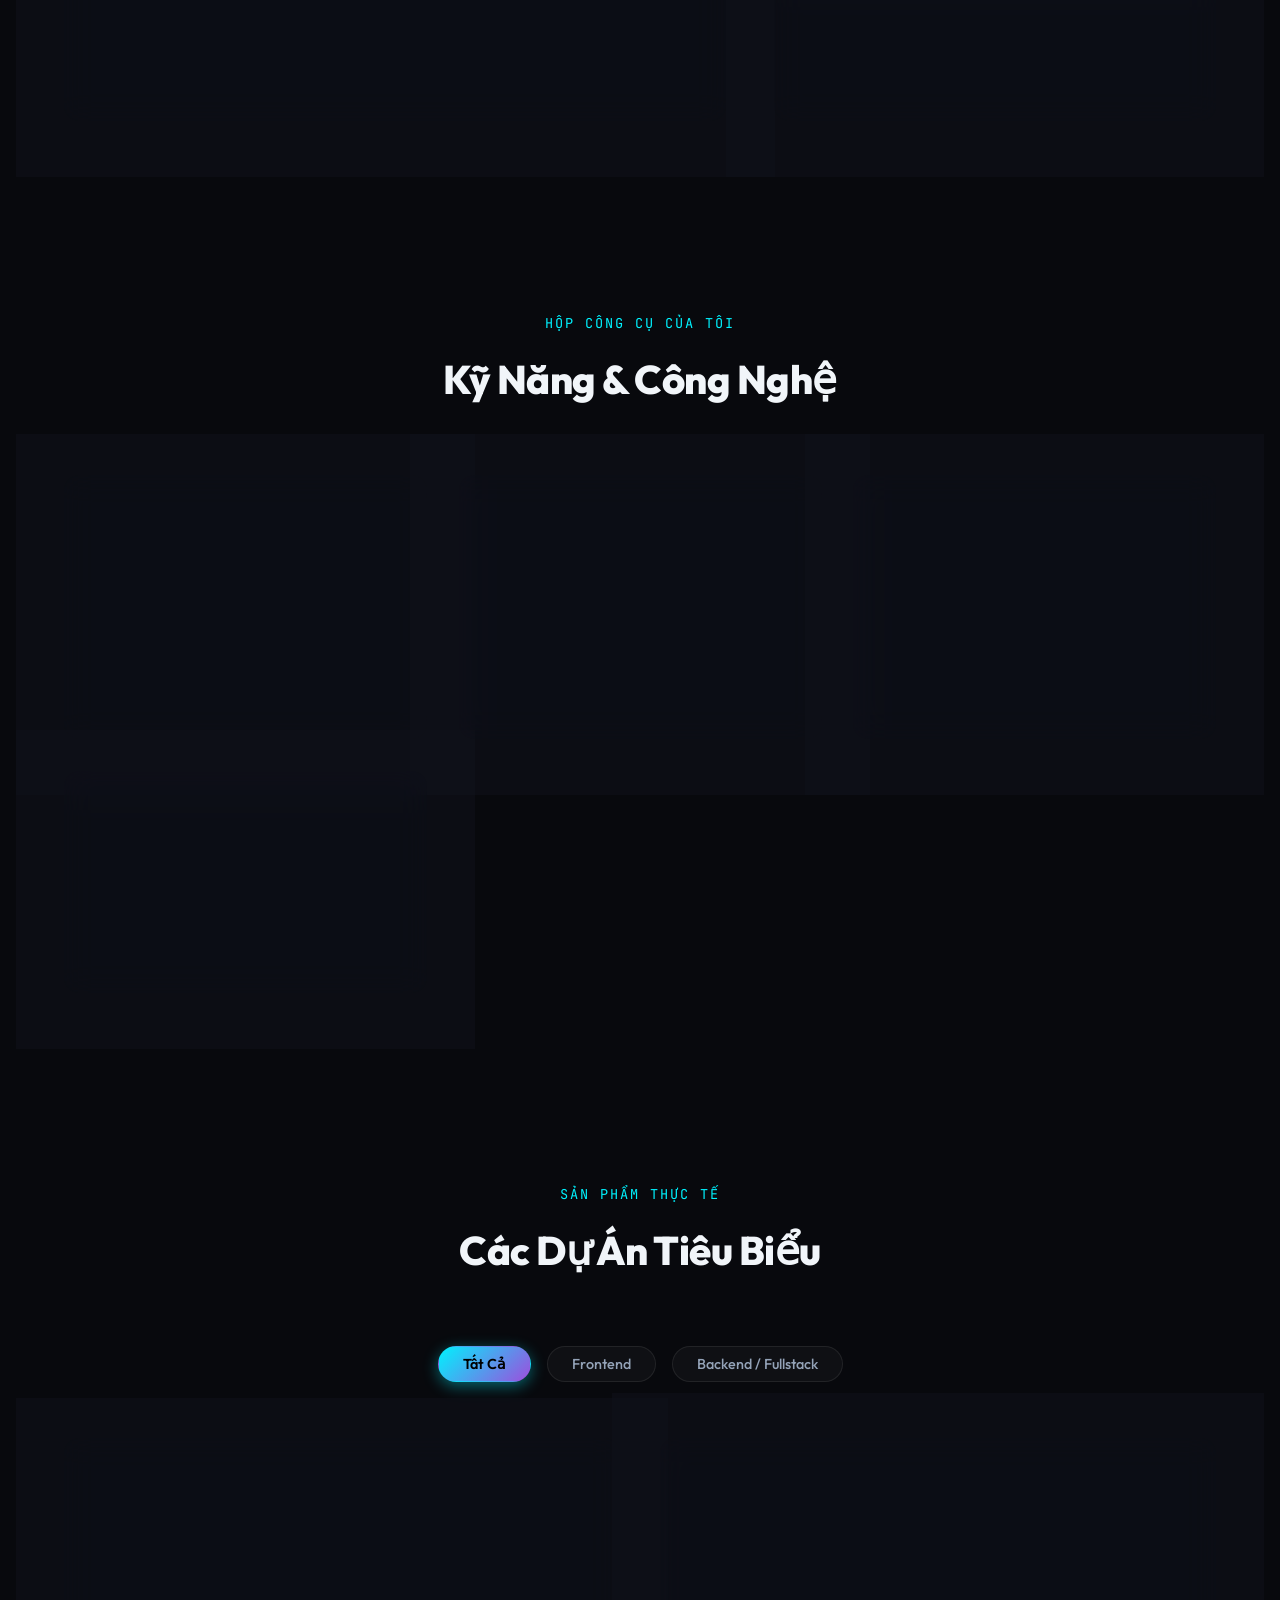
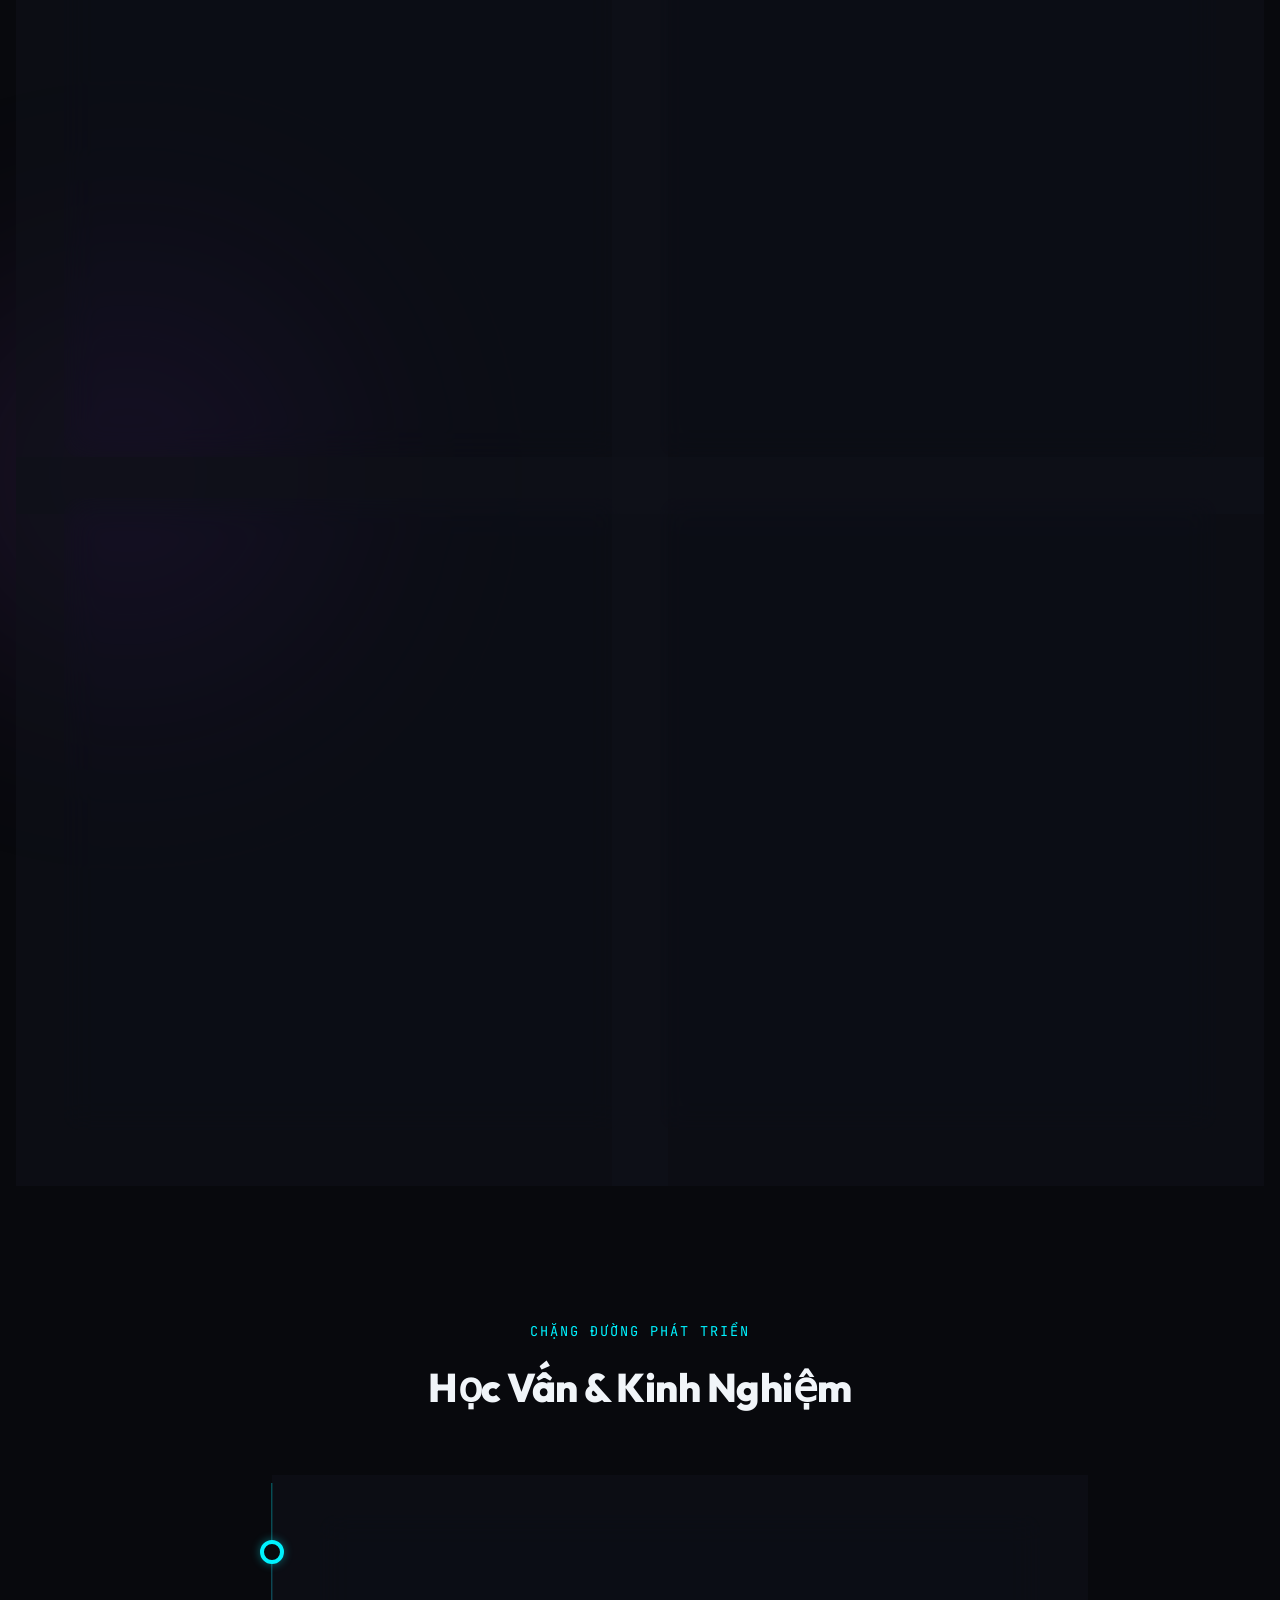
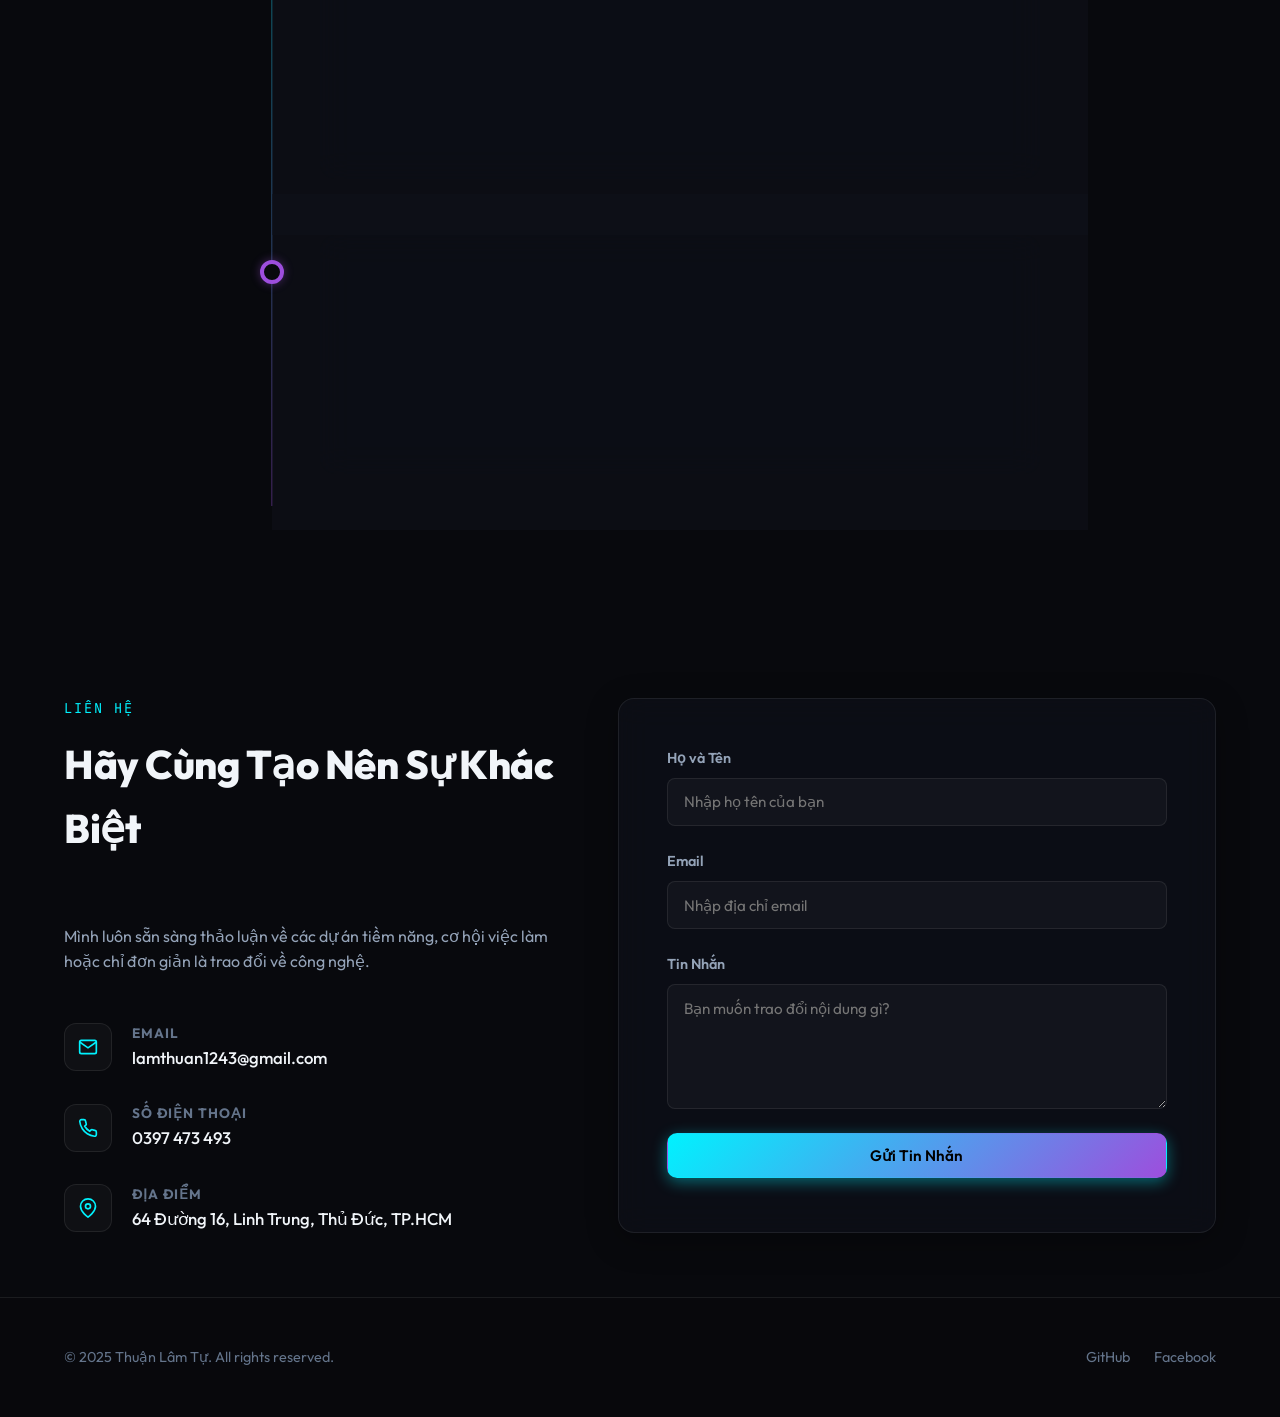
==== commit dbd7560f: "refactor: split into JS components + separate CSS files (css/style.css, css/cv.css, js/components/*." ====
--- a/index.html
+++ b/index.html
@@ -3,741 +3,31 @@
   <head>
     <meta charset="UTF-8" />
     <meta name="viewport" content="width=device-width, initial-scale=1.0" />
-    <title>Thuận Lâm Tự | Fullstack Developer & QA Analyst Portfolio</title>
-    <meta
-      name="description"
-      content="Portfolio cá nhân của Thuận Lâm Tự - Fullstack Developer & QA Analyst. Chuyên React, Node.js, MongoDB, Java và API Testing."
-    />
+    <title>Thuận Lâm Tự | Frontend Developer Portfolio</title>
+    <meta name="description" content="Portfolio cá nhân của Thuận Lâm Tự - Frontend Developer. Chuyên React, JavaScript, Node.js, MongoDB." />
     <!-- Favicon -->
     <link rel="icon" type="image/jpeg" href="logo.jpg" />
     <link rel="apple-touch-icon" href="logo.jpg" />
     <!-- Google Fonts -->
     <link rel="preconnect" href="https://fonts.googleapis.com" />
     <link rel="preconnect" href="https://fonts.gstatic.com" crossorigin />
-    <link
-      href="https://fonts.googleapis.com/css2?family=Outfit:wght@300;400;500;600;700;800&family=JetBrains+Mono:wght@400;500;700&display=swap"
-      rel="stylesheet"
-    />
-    <!-- Style CSS -->
-    <link rel="stylesheet" href="style.css" />
+    <link href="https://fonts.googleapis.com/css2?family=Outfit:wght@300;400;500;600;700;800&family=JetBrains+Mono:wght@400;500;700&display=swap" rel="stylesheet" />
+    <!-- Styles -->
+    <link rel="stylesheet" href="css/style.css" />
   </head>
   <body class="dark-theme">
-    <!-- Background Elements for Neon Glow -->
+    <!-- Background Glow Elements -->
     <div class="glow-bg-1"></div>
     <div class="glow-bg-2"></div>
-
-    <!-- Custom Cursor Effect -->
+    <!-- Custom Cursor -->
     <div class="custom-cursor" id="customCursor"></div>
 
-    <!-- Header / Navigation Bar -->
-    <header class="main-header" id="mainHeader">
-      <div class="container header-container">
-        <a href="#" class="logo" id="headerLogo">
-          <img
-            src="logo.jpg"
-            alt="ThuanLam.Dev Logo"
-            class="logo-img"
-            id="logoImg"
-          />
-        </a>
-        <nav class="nav-menu" id="navMenu">
-          <ul>
-            <li>
-              <a href="#about" class="nav-link" id="navLinkAbout">Về Tôi</a>
-            </li>
-            <li>
-              <a href="#skills" class="nav-link" id="navLinkSkills">Kỹ Năng</a>
-            </li>
-            <li>
-              <a href="#projects" class="nav-link" id="navLinkProjects"
-                >Dự Án</a
-              >
-            </li>
-            <li>
-              <a href="#experience" class="nav-link" id="navLinkExp"
-                >Kinh Nghiệm</a
-              >
-            </li>
-            <li>
-              <a href="#contact" class="nav-link" id="navLinkContact"
-                >Liên Hệ</a
-              >
-            </li>
-          </ul>
-        </nav>
-        <div class="header-actions">
-          <a
-            href="cv.html"
-            class="btn btn-secondary btn-sm"
-            id="btnHeaderCV"
-            target="_blank"
-            >Xem CV Bản In</a
-          >
-          <button class="menu-toggle" id="menuToggle" aria-label="Toggle Menu">
-            <span class="bar"></span>
-            <span class="bar"></span>
-            <span class="bar"></span>
-          </button>
-        </div>
-      </div>
-    </header>
+    <!-- Component Mount Points -->
+    <div id="app-header"></div>
+    <main id="app-main"></main>
+    <div id="app-footer"></div>
 
-    <main>
-      <!-- Hero Section -->
-      <section class="hero-section" id="hero">
-        <div class="container hero-container">
-          <div class="hero-content">
-            <div class="badge-welcome" id="heroBadge">
-              <span class="pulse-dot"></span>
-              <span>Sẵn sàng cho các cơ hội mới</span>
-            </div>
-            <h1 class="hero-title" id="heroTitle">
-              <span class="text-gradient">THUAN LAM</span>
-            </h1>
-            <h2 class="hero-subtitle" id="heroSubtitle">Frontend Developer</h2>
-            <p class="hero-description" id="heroDesc">
-              Building Modern &amp; Responsive Web Applications
-            </p>
-            <div class="hero-btns" id="heroBtns">
-              <a href="#contact" class="btn btn-primary" id="btnHeroContact"
-                >Liên Hệ Ngay</a
-              >
-              <a href="#projects" class="btn btn-outline" id="btnHeroProjects"
-                >Xem Dự Án</a
-              >
-              <a
-                href="cv.html"
-                class="btn btn-secondary"
-                id="btnDownloadCV"
-                target="_blank"
-                download
-                >⬇️ Tải CV</a
-              >
-            </div>
-            <div class="social-links" id="heroSocials">
-              <a
-                href="https://github.com/ThuanLamTu"
-                target="_blank"
-                aria-label="GitHub"
-                class="social-link-item"
-              >
-                <svg
-                  viewBox="0 0 24 24"
-                  width="24"
-                  height="24"
-                  stroke="currentColor"
-                  stroke-width="2"
-                  fill="none"
-                  stroke-linecap="round"
-                  stroke-linejoin="round"
-                >
-                  <path
-                    d="M9 19c-5 1.5-5-2.5-7-3m14 6v-3.87a3.37 3.37 0 0 0-.94-2.61c3.14-.35 6.44-1.54 6.44-7A5.44 5.44 0 0 0 20 4.77 5.07 5.07 0 0 0 19.91 1S18.73.65 16 2.48a13.38 13.38 0 0 0-7 0C6.27.65 5.09 1 5.09 1A5.07 5.07 0 0 0 5 4.77a5.44 5.44 0 0 0-1.5 3.78c0 5.42 3.3 6.61 6.44 7A3.37 3.37 0 0 0 9 18.13V22"
-                  ></path>
-                </svg>
-              </a>
-              <a
-                href="http://facebook.com/letmedownslowly25/"
-                target="_blank"
-                aria-label="Facebook"
-                class="social-link-item"
-              >
-                <svg
-                  viewBox="0 0 24 24"
-                  width="24"
-                  height="24"
-                  stroke="currentColor"
-                  stroke-width="2"
-                  fill="none"
-                  stroke-linecap="round"
-                  stroke-linejoin="round"
-                >
-                  <path
-                    d="M18 2h-3a5 5 0 0 0-5 5v3H7v4h3v8h4v-8h3l1-4h-4V7a1 1 0 0 1 1-1h3z"
-                  ></path>
-                </svg>
-              </a>
-            </div>
-          </div>
-          <div class="hero-visual" id="heroVisual">
-            <!-- Avatar Photo Card -->
-            <div class="avatar-card-wrap">
-              <div class="avatar-glow-ring"></div>
-              <div class="avatar-img-wrap">
-                <img
-                  src="avatar.png"
-                  alt="Thuận Lâm Tự - Fullstack Developer"
-                  class="avatar-photo"
-                  id="avatarPhoto"
-                />
-              </div>
-              <!-- Floating tech tags -->
-              <div class="avatar-tag tag-1">⚛️ React</div>
-              <div class="avatar-tag tag-2">🟢 Node.js</div>
-              <div class="avatar-tag tag-3">🧪 QA Testing</div>
-              <div class="avatar-tag tag-4">🍃 MongoDB</div>
-            </div>
-          </div>
-        </div>
-      </section>
-
-      <!-- About Me Section -->
-      <section class="about-section section" id="about">
-        <div class="container">
-          <div class="section-title-wrap">
-            <span class="section-subtitle">Tìm Hiểu Về Tôi</span>
-            <h2 class="section-title">Hành Trình &amp; Phong Cách Làm Việc</h2>
-          </div>
-          <div class="about-grid">
-            <div class="about-info glass-card">
-              <h3>Tôi là ai?</h3>
-              <p>
-                Là <strong>Frontend Developer</strong> có kinh nghiệm xây dựng
-                các ứng dụng web responsive sử dụng <strong>React</strong>,
-                <strong>JavaScript</strong>, <strong>Node.js</strong> và
-                <strong>MongoDB</strong>.
-              </p>
-              <p>
-                Mình có niềm đam mê tạo ra giao diện người dùng sạch đẹp, tối ưu
-                hiệu năng và không ngừng học hỏi các công nghệ web hiện đại.
-                Trong thời gian thực tập, mình đã được làm việc thực tế với
-                khách hàng, triển khai sản phẩm và hỗ trợ sau khi ra mắt.
-              </p>
-              <p>
-                Mình cũng biết vận dụng các công cụ <strong>AI</strong> vào quy
-                trình phát triển để tăng tốc độ và nâng cao chất lượng code.
-              </p>
-            </div>
-            <div class="about-stats">
-              <div class="stat-card glass-card">
-                <span class="stat-num">01+</span>
-                <span class="stat-label"
-                  >Năm kinh nghiệm thực tế (Học tập &amp; Intern)</span
-                >
-              </div>
-              <div class="stat-card glass-card">
-                <span class="stat-num">05+</span>
-                <span class="stat-label"
-                  >Dự án hoàn thiện (Cá nhân &amp; Nhóm)</span
-                >
-              </div>
-              <div class="stat-card glass-card">
-                <span class="stat-num">100+</span>
-                <span class="stat-label"
-                  >API endpoint được thiết kế &amp; kiểm thử</span
-                >
-              </div>
-            </div>
-            <h2 class="section-title">Về Tôi</h2>
-          </div>
-          <div class="about-info glass-card">
-            <p>
-              Là <strong>Frontend Developer</strong> tập trung vào việc tạo ra
-              các giao diện hiện đại, tối ưu trải nghiệm người dùng và hiệu năng
-              ứng dụng. Mình có nền tảng vững chắc trong việc xây dựng sản phẩm
-              thực tế và giải quyết vấn đề kỹ thuật.
-            </p>
-          </div>
-        </div>
-      </section>
-
-      <!-- Skills Section -->
-      <section class="skills-section section" id="skills">
-        <div class="container">
-          <div class="section-title-wrap text-center">
-            <h2 class="section-title">Kỹ Năng</h2>
-          </div>
-          <div class="skills-grid" id="skillsGrid">
-            <!-- Frontend -->
-            <div class="skills-category-card glass-card" id="skillsFrontend">
-              <div class="category-header">
-                <svg
-                  viewBox="0 0 24 24"
-                  width="24"
-                  height="24"
-                  stroke="currentColor"
-                  stroke-width="2"
-                  fill="none"
-                >
-                  <polyline points="16 18 22 12 16 6"></polyline>
-                  <polyline points="8 6 2 12 8 18"></polyline>
-                </svg>
-                <h3>Frontend</h3>
-              </div>
-              <div class="skill-tags">
-                <span class="skill-tag">HTML5</span>
-                <span class="skill-tag">CSS3</span>
-                <span class="skill-tag">JavaScript ES6+</span>
-                <span class="skill-tag">React</span>
-                <span class="skill-tag">TailwindCSS</span>
-              </div>
-            </div>
-
-            <!-- Backend -->
-            <div class="skills-category-card glass-card" id="skillsBackend">
-              <div class="category-header">
-                <svg
-                  viewBox="0 0 24 24"
-                  width="24"
-                  height="24"
-                  stroke="currentColor"
-                  stroke-width="2"
-                  fill="none"
-                >
-                  <rect x="2" y="3" width="20" height="14" rx="2" ry="2"></rect>
-                  <line x1="8" y1="21" x2="16" y2="21"></line>
-                  <line x1="12" y1="17" x2="12" y2="21"></line>
-                </svg>
-                <h3>Backend</h3>
-              </div>
-              <div class="skill-tags">
-                <span class="skill-tag">Node.js</span>
-                <span class="skill-tag">Express</span>
-              </div>
-            </div>
-
-            <!-- Database -->
-            <div class="skills-category-card glass-card" id="skillsDatabase">
-              <div class="category-header">
-                <svg
-                  viewBox="0 0 24 24"
-                  width="24"
-                  height="24"
-                  stroke="currentColor"
-                  stroke-width="2"
-                  fill="none"
-                >
-                  <ellipse cx="12" cy="5" rx="9" ry="3"></ellipse>
-                  <path d="M21 12c0 1.66-4 3-9 3s-9-1.34-9-3"></path>
-                  <path d="M3 5v14c0 1.66 4 3 9 3s9-1.34 9-3V5"></path>
-                </svg>
-                <h3>Database</h3>
-              </div>
-              <div class="skill-tags">
-                <span class="skill-tag">MongoDB</span>
-                <span class="skill-tag">MySQL</span>
-              </div>
-            </div>
-
-            <!-- Tools -->
-            <div class="skills-category-card glass-card" id="skillsTools">
-              <div class="category-header">
-                <svg
-                  viewBox="0 0 24 24"
-                  width="24"
-                  height="24"
-                  stroke="currentColor"
-                  stroke-width="2"
-                  fill="none"
-                >
-                  <path
-                    d="M14.7 6.3a1 1 0 0 0 0 1.4l1.6 1.6a1 1 0 0 0 1.4 0l3.77-3.77a6 6 0 0 1-7.94 7.94l-6.91 6.91a2.12 2.12 0 0 1-3-3l6.91-6.91a6 6 0 0 1 7.94-7.94l-3.76 3.76z"
-                  ></path>
-                </svg>
-                <h3>Tools</h3>
-              </div>
-              <div class="skill-tags">
-                <span class="skill-tag">Git</span>
-                <span class="skill-tag">GitHub</span>
-                <span class="skill-tag">Postman</span>
-                <span class="skill-tag">Vercel</span>
-                <span class="skill-tag">Render</span>
-              </div>
-            </div>
-          </div>
-        </div>
-      </section>
-
-      <!-- Projects Section -->
-      <section class="projects-section section" id="projects">
-        <div class="container">
-          <div class="section-title-wrap text-center">
-            <span class="section-subtitle">Sản Phẩm Thực Tế</span>
-            <h2 class="section-title">Các Dự Án Tiêu Biểu</h2>
-          </div>
-
-          <!-- Filters -->
-          <div class="projects-filter" id="projectFilters">
-            <button class="filter-btn active" data-filter="all">Tất Cả</button>
-            <button class="filter-btn" data-filter="frontend">Frontend</button>
-            <button class="filter-btn" data-filter="backend">
-              Backend / Fullstack
-            </button>
-            <button class="filter-btn" data-filter="testing">
-              Testing / QA
-            </button>
-          </div>
-
-          <!-- Grid -->
-          <div class="projects-grid" id="projectsGrid">
-            <!-- Project 1: Travel Booking Platform -->
-            <div class="project-card glass-card" data-category="backend">
-              <div class="project-img-placeholder">
-                <span class="project-icon">✈️</span>
-              </div>
-              <div class="project-info">
-                <div class="project-tags">
-                  <span class="project-tag">React</span>
-                  <span class="project-tag">Node.js</span>
-                  <span class="project-tag">MongoDB</span>
-                  <span class="project-tag">JWT</span>
-                  <span class="project-tag">Vercel</span>
-                </div>
-                <h3>Travel Booking Platform</h3>
-                <p>
-                  Nền tảng đặt lịch du lịch địa phương xây dựng với React +
-                  Node.js + MongoDB. Tích hợp JWT Authentication, RESTful API,
-                  Responsive UI và Admin Dashboard.
-                </p>
-                <ul class="project-highlights">
-                  <li>✓ JWT Authentication</li>
-                  <li>✓ RESTful API</li>
-                  <li>✓ Admin Dashboard</li>
-                  <li>✓ Deployed on Vercel &amp; Render</li>
-                </ul>
-                <div class="project-links">
-                  <a
-                    href="https://github.com/ThuanLamTu/LocaTrip"
-                    target="_blank"
-                    class="project-link-btn"
-                  >
-                    <svg
-                      viewBox="0 0 24 24"
-                      width="18"
-                      height="18"
-                      stroke="currentColor"
-                      stroke-width="2"
-                      fill="none"
-                    >
-                      <path
-                        d="M9 19c-5 1.5-5-2.5-7-3m14 6v-3.87a3.37 3.37 0 0 0-.94-2.61c3.14-.35 6.44-1.54 6.44-7A5.44 5.44 0 0 0 20 4.77 5.07 5.07 0 0 0 19.91 1S18.73.65 16 2.48a13.38 13.38 0 0 0-7 0C6.27.65 5.09 1 5.09 1A5.07 5.07 0 0 0 5 4.77a5.44 5.44 0 0 0-1.5 3.78c0 5.42 3.3 6.61 6.44 7A3.37 3.37 0 0 0 9 18.13V22"
-                      ></path>
-                    </svg>
-                    Xem GitHub
-                  </a>
-                </div>
-              </div>
-            </div>
-
-            <!-- Project 2: Dara Beauty Center (Client) -->
-            <div
-              class="project-card glass-card featured-project"
-              data-category="frontend"
-            >
-              <div class="project-img-placeholder">
-                <span class="project-icon">💄</span>
-              </div>
-              <div class="project-info">
-                <div class="project-badge">Featured Client Project</div>
-                <div class="project-tags">
-                  <span class="project-tag">React</span>
-                  <span class="project-tag">Node.js</span>
-                  <span class="project-tag">MongoDB</span>
-                  <span class="project-tag">Vercel</span>
-                  <span class="project-tag">Render</span>
-                </div>
-                <h3>Dara Beauty Center</h3>
-                <p class="project-role">
-                  <strong>Role:</strong> Full-Stack Developer
-                </p>
-                <ul class="project-highlights">
-                  <li>✓ Thiết kế website thẩm mỹ viện responsive hiện đại</li>
-                  <li>✓ Giao diện mobile-friendly, UX chuẩn</li>
-                  <li>✓ Tích hợp chức năng liên hệ &amp; đặt lịch</li>
-                  <li>✓ Tối ưu hiệu năng &amp; triển khai sản xuất</li>
-                  <li>✓ Hỗ trợ khách hàng sau khi ra mắt</li>
-                </ul>
-                <div class="project-links">
-                  <a
-                    href="https://darabeautycenter.vercel.app/"
-                    target="_blank"
-                    class="project-link-btn project-link-live"
-                  >
-                    <svg
-                      viewBox="0 0 24 24"
-                      width="18"
-                      height="18"
-                      stroke="currentColor"
-                      stroke-width="2"
-                      fill="none"
-                    >
-                      <path
-                        d="M18 13v6a2 2 0 0 1-2 2H5a2 2 0 0 1-2-2V8a2 2 0 0 1 2-2h6"
-                      ></path>
-                      <polyline points="15 3 21 3 21 9"></polyline>
-                      <line x1="10" y1="14" x2="21" y2="3"></line>
-                    </svg>
-                    Live Demo
-                  </a>
-                </div>
-              </div>
-            </div>
-
-            <!-- Project 3: Confidential Business Website -->
-            <div class="project-card glass-card" data-category="frontend">
-              <div class="project-img-placeholder">
-                <span class="project-icon">🔒</span>
-              </div>
-              <div class="project-info">
-                <div class="project-badge confidential">
-                  Confidential Client Project
-                </div>
-                <div class="project-tags">
-                  <span class="project-tag">React</span>
-                  <span class="project-tag">Express</span>
-                  <span class="project-tag">MongoDB</span>
-                </div>
-                <h3>Business Website (Private)</h3>
-                <p>
-                  Dự án thương mại phát triển cho khách hàng. Mã nguồn và
-                  website không công khai theo thỏa thuận bảo mật.
-                </p>
-                <ul class="project-highlights">
-                  <li>✓ Thu thập yêu cầu từ khách hàng</li>
-                  <li>✓ Phát triển frontend responsive</li>
-                  <li>✓ Tích hợp Backend APIs</li>
-                  <li>✓ Deploy &amp; bảo trì website sản xuất</li>
-                </ul>
-                <div class="project-links">
-                  <span class="project-link-btn disabled"
-                    >🔒 Source Code Confidential</span
-                  >
-                </div>
-              </div>
-            </div>
-
-            <!-- Project 4: Chicken Invader Game -->
-            <div class="project-card glass-card" data-category="frontend">
-              <div class="project-img-placeholder">
-                <span class="project-icon">🐓</span>
-              </div>
-              <div class="project-info">
-                <div class="project-tags">
-                  <span class="project-tag">C++</span>
-                  <span class="project-tag">OOP</span>
-                  <span class="project-tag">Game Dev</span>
-                </div>
-                <h3>Chicken Invader Game</h3>
-                <p>
-                  Game bắn gà arcade cổ điển xây dựng bằng C++ áp dụng lập trình
-                  hướng đối tượng (OOP), Design Pattern và quản lý vòng đời game
-                  object.
-                </p>
-                <div class="project-links">
-                  <a
-                    href="https://github.com/ThuanLamTu/ChickenInvader"
-                    target="_blank"
-                    class="project-link-btn"
-                  >
-                    <svg
-                      viewBox="0 0 24 24"
-                      width="18"
-                      height="18"
-                      stroke="currentColor"
-                      stroke-width="2"
-                      fill="none"
-                    >
-                      <path
-                        d="M9 19c-5 1.5-5-2.5-7-3m14 6v-3.87a3.37 3.37 0 0 0-.94-2.61c3.14-.35 6.44-1.54 6.44-7A5.44 5.44 0 0 0 20 4.77 5.07 5.07 0 0 0 19.91 1S18.73.65 16 2.48a13.38 13.38 0 0 0-7 0C6.27.65 5.09 1 5.09 1A5.07 5.07 0 0 0 5 4.77a5.44 5.44 0 0 0-1.5 3.78c0 5.42 3.3 6.61 6.44 7A3.37 3.37 0 0 0 9 18.13V22"
-                      ></path>
-                    </svg>
-                    Xem GitHub
-                  </a>
-                </div>
-              </div>
-            </div>
-          </div>
-        </div>
-      </section>
-
-      <!-- Experience Timeline Section -->
-      <section class="experience-section section" id="experience">
-        <div class="container">
-          <div class="section-title-wrap text-center">
-            <span class="section-subtitle">Chặng Đường Phát Triển</span>
-            <h2 class="section-title">Học Vấn &amp; Kinh Nghiệm</h2>
-          </div>
-
-          <div class="timeline" id="experienceTimeline">
-            <!-- Timeline Item 1: Internship DKP -->
-            <div class="timeline-item">
-              <div class="timeline-dot"></div>
-              <div class="timeline-content glass-card">
-                <span class="timeline-date">24/01/2025 - 26/04/2025</span>
-                <h3>Thực Tập Sinh Phát Triển &amp; Kiểm Thử</h3>
-                <span class="timeline-company"
-                  >Công ty TNHH Tin Học và Thương Mại DKP</span
-                >
-                <p>
-                  Tham gia lập trình các API endpoints cho hệ thống quản lý nội
-                  bộ sử dụng Node.js &amp; Express. Phối hợp với team QA thiết
-                  kế tài liệu kiểm thử, thực hiện viết test case tự động hóa
-                  trên Postman, giảm thời gian hồi đáp lỗi lên đến 20%.
-                </p>
-              </div>
-            </div>
-            <!-- Timeline Item 2: Education -->
-            <div class="timeline-item">
-              <div class="timeline-dot"></div>
-              <div class="timeline-content glass-card">
-                <span class="timeline-date">Năm 2021 - 2025</span>
-                <h3>Tốt nghiệp Cử nhân Khoa học Máy tính</h3>
-                <span class="timeline-company"
-                  >Đại học Công nghệ thông tin (UIT) - ĐHQG TP.HCM</span
-                >
-                <p>
-                  Học tập chuyên sâu về cấu trúc dữ liệu và giải thuật, lập
-                  trình hướng đối tượng OOP với Java, C++. Xây dựng đồ án tốt
-                  nghiệp ứng dụng Web MERN Stack đạt điểm xuất sắc.
-                </p>
-              </div>
-            </div>
-          </div>
-        </div>
-      </section>
-
-      <!-- Contact Section -->
-      <section class="contact-section section" id="contact">
-        <div class="container contact-container">
-          <div class="contact-info-wrap">
-            <div class="section-title-wrap">
-              <span class="section-subtitle">Liên Hệ</span>
-              <h2 class="section-title">Hãy Cùng Tạo Nên Sự Khác Biệt</h2>
-            </div>
-            <p>
-              Mình luôn sẵn sàng thảo luận về các dự án tiềm năng, cơ hội việc
-              làm hoặc chỉ đơn giản là trao đổi về công nghệ.
-            </p>
-
-            <div class="contact-details">
-              <div class="contact-detail-item">
-                <div class="detail-icon">
-                  <svg
-                    viewBox="0 0 24 24"
-                    width="20"
-                    height="20"
-                    stroke="currentColor"
-                    stroke-width="2"
-                    fill="none"
-                  >
-                    <path
-                      d="M4 4h16c1.1 0 2 .9 2 2v12c0 1.1-.9 2-2 2H4c-1.1 0-2-.9-2-2V6c0-1.1.9-2 2-2z"
-                    ></path>
-                    <polyline points="22,6 12,13 2,6"></polyline>
-                  </svg>
-                </div>
-                <div>
-                  <h4>Email</h4>
-                  <a href="mailto:lamthuan1243@gmail.com"
-                    >lamthuan1243@gmail.com</a
-                  >
-                </div>
-              </div>
-              <div class="contact-detail-item">
-                <div class="detail-icon">
-                  <svg
-                    viewBox="0 0 24 24"
-                    width="20"
-                    height="20"
-                    stroke="currentColor"
-                    stroke-width="2"
-                    fill="none"
-                  >
-                    <path
-                      d="M22 16.92v3a2 2 0 0 1-2.18 2 19.79 19.79 0 0 1-8.63-3.07 19.5 19.5 0 0 1-6-6 19.79 19.79 0 0 1-3.07-8.67A2 2 0 0 1 4.11 2h3a2 2 0 0 1 2 1.72 12.84 12.84 0 0 0 .7 2.81 2 2 0 0 1-.45 2.11L8.09 9.91a16 16 0 0 0 6 6l1.27-1.27a2 2 0 0 1 2.11-.45 12.84 12.84 0 0 0 2.81.7A2 2 0 0 1 22 16.92z"
-                    ></path>
-                  </svg>
-                </div>
-                <div>
-                  <h4>Số điện thoại</h4>
-                  <a href="tel:+840397473493">0397 473 493</a>
-                </div>
-              </div>
-              <div class="contact-detail-item">
-                <div class="detail-icon">
-                  <svg
-                    viewBox="0 0 24 24"
-                    width="20"
-                    height="20"
-                    stroke="currentColor"
-                    stroke-width="2"
-                    fill="none"
-                  >
-                    <path
-                      d="M21 10c0 7-9 13-9 13s-9-6-9-13a9 9 0 0 1 18 0z"
-                    ></path>
-                    <circle cx="12" cy="10" r="3"></circle>
-                  </svg>
-                </div>
-                <div>
-                  <h4>Địa điểm</h4>
-                  <span>64 Đường 16, Linh Trung, Thủ Đức, TP.HCM</span>
-                </div>
-              </div>
-            </div>
-          </div>
-
-          <div class="contact-form-wrap glass-card" id="contactFormContainer">
-            <form id="contactForm" class="contact-form">
-              <div class="form-group">
-                <label for="formName">Họ và Tên</label>
-                <input
-                  type="text"
-                  id="formName"
-                  required
-                  placeholder="Nhập họ tên của bạn"
-                />
-              </div>
-              <div class="form-group">
-                <label for="formEmail">Email</label>
-                <input
-                  type="email"
-                  id="formEmail"
-                  required
-                  placeholder="Nhập địa chỉ email"
-                />
-              </div>
-              <div class="form-group">
-                <label for="formMessage">Tin Nhắn</label>
-                <textarea
-                  id="formMessage"
-                  required
-                  rows="5"
-                  placeholder="Bạn muốn trao đổi nội dung gì?"
-                ></textarea>
-              </div>
-              <button
-                type="submit"
-                class="btn btn-primary btn-block"
-                id="btnSubmitForm"
-              >
-                Gửi Tin Nhắn
-              </button>
-            </form>
-            <div class="form-success-msg" id="formSuccessMsg">
-              <span class="success-icon">✓</span>
-              <h3>Cảm ơn bạn đã gửi tin nhắn!</h3>
-              <p>Mình sẽ phản hồi lại cho bạn trong thời gian sớm nhất.</p>
-            </div>
-          </div>
-        </div>
-      </section>
-    </main>
-
-    <!-- Footer -->
-    <footer class="main-footer">
-      <div class="container footer-container">
-        <p>&copy; 2026 Thuận Lâm Tự.</p>
-        <div class="footer-links">
-          <a href="https://github.com/ThuanLamTu" target="_blank">GitHub</a>
-          <a href="http://facebook.com/letmedownslowly25/" target="_blank"
-            >Facebook</a
-          >
-        </div>
-      </div>
-    </footer>
-
-    <!-- App JS -->
-    <script src="app.js"></script>
+    <!-- App Entry Point (ES Module) -->
+    <script type="module" src="js/app.js"></script>
   </body>
 </html>
--- a/css/style.css
+++ b/css/style.css
@@ -0,0 +1,1340 @@
+/* ==========================================
+   DESIGN SYSTEM & VARIABLES
+   ========================================== */
+:root {
+    --bg-primary: #08090d;
+    --bg-secondary: #0f111a;
+    --bg-tertiary: #161925;
+    
+    --text-primary: #f1f5f9;
+    --text-secondary: #94a3b8;
+    --text-muted: #64748b;
+    
+    --accent-cyan: #00f2fe;
+    --accent-purple: #9d4edd;
+    --accent-purple-glow: rgba(157, 78, 221, 0.4);
+    --accent-cyan-glow: rgba(0, 242, 254, 0.4);
+    
+    --glass-bg: rgba(15, 17, 26, 0.6);
+    --glass-border: rgba(255, 255, 255, 0.08);
+    --glass-shadow: rgba(0, 0, 0, 0.3);
+    
+    --font-sans: 'Outfit', sans-serif;
+    --font-mono: 'JetBrains Mono', monospace;
+    
+    --transition-smooth: all 0.4s cubic-bezier(0.16, 1, 0.3, 1);
+    --transition-quick: all 0.2s ease;
+}
+
+/* ==========================================
+   RESET & BASE STYLES
+   ========================================== */
+* {
+    margin: 0;
+    padding: 0;
+    box-sizing: border-box;
+}
+
+html {
+    scroll-behavior: smooth;
+    font-size: 16px;
+}
+
+body {
+    background-color: var(--bg-primary);
+    color: var(--text-primary);
+    font-family: var(--font-sans);
+    line-height: 1.6;
+    overflow-x: hidden;
+    position: relative;
+}
+
+/* Scrollbar Customization */
+::-webkit-scrollbar {
+    width: 8px;
+}
+::-webkit-scrollbar-track {
+    background: var(--bg-primary);
+}
+::-webkit-scrollbar-thumb {
+    background: var(--bg-tertiary);
+    border-radius: 4px;
+    border: 2px solid var(--bg-primary);
+}
+::-webkit-scrollbar-thumb:hover {
+    background: var(--accent-purple);
+}
+
+/* ==========================================
+   AMBIENT GLOW BACKGROUNDS
+   ========================================== */
+.glow-bg-1, .glow-bg-2 {
+    position: absolute;
+    width: 40vw;
+    height: 40vw;
+    border-radius: 50%;
+    filter: blur(120px);
+    z-index: -1;
+    pointer-events: none;
+    opacity: 0.25;
+}
+.glow-bg-1 {
+    top: 5%;
+    right: -10%;
+    background: radial-gradient(circle, var(--accent-cyan) 0%, transparent 70%);
+}
+.glow-bg-2 {
+    top: 55%;
+    left: -10%;
+    background: radial-gradient(circle, var(--accent-purple) 0%, transparent 70%);
+}
+
+/* Custom Cursor */
+.custom-cursor {
+    width: 20px;
+    height: 20px;
+    border: 2px solid var(--accent-cyan);
+    border-radius: 50%;
+    position: fixed;
+    transform: translate(-50%, -50%);
+    pointer-events: none;
+    z-index: 9999;
+    transition: width 0.2s, height 0.2s, background-color 0.2s;
+    opacity: 0;
+}
+@media (max-width: 1024px) {
+    .custom-cursor {
+        display: none;
+    }
+}
+
+/* ==========================================
+   REUSABLE COMPONENTS & UTILITIES
+   ========================================== */
+.container {
+    width: 100%;
+    max-width: 1200px;
+    margin: 0 auto;
+    padding: 0 1.5rem;
+}
+
+.section {
+    padding: 8rem 0 4rem 0;
+}
+
+/* Glassmorphism Card base */
+.glass-card {
+    background: var(--glass-bg);
+    backdrop-filter: blur(16px) saturate(180%);
+    -webkit-backdrop-filter: blur(16px) saturate(180%);
+    border: 1px solid var(--glass-border);
+    border-radius: 16px;
+    box-shadow: 0 8px 32px var(--glass-shadow);
+}
+
+/* Text Gradient Effect */
+.text-gradient {
+    background: linear-gradient(135deg, var(--accent-cyan) 0%, var(--accent-purple) 100%);
+    -webkit-background-clip: text;
+    -webkit-text-fill-color: transparent;
+}
+
+/* Buttons */
+.btn {
+    display: inline-flex;
+    align-items: center;
+    justify-content: center;
+    padding: 0.75rem 1.75rem;
+    font-family: var(--font-sans);
+    font-weight: 600;
+    font-size: 0.95rem;
+    border-radius: 10px;
+    cursor: pointer;
+    text-decoration: none;
+    transition: var(--transition-smooth);
+    border: 1px solid transparent;
+}
+
+.btn-sm {
+    padding: 0.5rem 1.25rem;
+    font-size: 0.85rem;
+}
+
+.btn-primary {
+    background: linear-gradient(135deg, var(--accent-cyan) 0%, var(--accent-purple) 100%);
+    color: #000;
+    box-shadow: 0 4px 15px var(--accent-cyan-glow);
+}
+.btn-primary:hover {
+    transform: translateY(-3px);
+    box-shadow: 0 8px 25px var(--accent-purple-glow);
+    color: #fff;
+}
+
+.btn-outline {
+    background: transparent;
+    color: var(--text-primary);
+    border-color: var(--glass-border);
+}
+.btn-outline:hover {
+    background: rgba(255, 255, 255, 0.05);
+    border-color: var(--text-primary);
+    transform: translateY(-3px);
+}
+
+.btn-secondary {
+    background: rgba(255, 255, 255, 0.05);
+    color: var(--text-primary);
+    border-color: var(--glass-border);
+}
+.btn-secondary:hover {
+    background: linear-gradient(135deg, rgba(0, 242, 254, 0.2) 0%, rgba(157, 78, 221, 0.2) 100%);
+    border-color: var(--accent-cyan);
+    transform: translateY(-2px);
+}
+
+.btn-block {
+    display: flex;
+    width: 100%;
+}
+
+/* Section Title Headers */
+.section-title-wrap {
+    margin-bottom: 4rem;
+}
+.text-center {
+    text-align: center;
+}
+.section-subtitle {
+    font-family: var(--font-mono);
+    font-size: 0.85rem;
+    color: var(--accent-cyan);
+    letter-spacing: 2px;
+    text-transform: uppercase;
+    display: block;
+    margin-bottom: 0.75rem;
+}
+.section-title {
+    font-size: 2.5rem;
+    font-weight: 800;
+    letter-spacing: -0.5px;
+}
+
+/* ==========================================
+   HEADER / NAVIGATION STYLES
+   ========================================== */
+.main-header {
+    position: fixed;
+    top: 0;
+    left: 0;
+    width: 100%;
+    z-index: 1000;
+    padding: 1.25rem 0;
+    background: rgba(8, 9, 13, 0.3);
+    backdrop-filter: blur(12px);
+    -webkit-backdrop-filter: blur(12px);
+    border-bottom: 1px solid rgba(255, 255, 255, 0.03);
+    transition: var(--transition-smooth);
+}
+.main-header.scrolled {
+    padding: 0.8rem 0;
+    background: rgba(8, 9, 13, 0.8);
+    box-shadow: 0 4px 30px rgba(0, 0, 0, 0.3);
+    border-bottom: 1px solid rgba(255, 255, 255, 0.05);
+}
+
+.header-container {
+    display: flex;
+    align-items: center;
+    justify-content: space-between;
+}
+
+.logo {
+    font-family: var(--font-mono);
+    font-weight: 700;
+    font-size: 1.3rem;
+    text-decoration: none;
+    display: flex;
+    align-items: center;
+}
+
+.logo-img {
+    height: 44px;
+    width: auto;
+    object-fit: contain;
+    transition: var(--transition-smooth);
+    filter: drop-shadow(0 0 8px rgba(0, 242, 254, 0.3));
+    border-radius: 6px;
+}
+
+.logo-img:hover {
+    filter: drop-shadow(0 0 16px rgba(0, 242, 254, 0.6)) drop-shadow(0 0 30px rgba(157, 78, 221, 0.4));
+    transform: scale(1.05);
+}
+
+.nav-menu ul {
+    display: flex;
+    list-style: none;
+    gap: 2.5rem;
+}
+.nav-link {
+    color: var(--text-secondary);
+    text-decoration: none;
+    font-size: 0.95rem;
+    font-weight: 500;
+    transition: var(--transition-quick);
+}
+.nav-link:hover {
+    color: var(--accent-cyan);
+}
+
+.header-actions {
+    display: flex;
+    align-items: center;
+    gap: 1rem;
+}
+
+.menu-toggle {
+    display: none;
+    background: transparent;
+    border: none;
+    cursor: pointer;
+    flex-direction: column;
+    gap: 6px;
+    padding: 5px;
+}
+.menu-toggle .bar {
+    width: 25px;
+    height: 2px;
+    background-color: var(--text-primary);
+    transition: var(--transition-quick);
+}
+
+/* Hamburger Active State */
+.menu-toggle.active .bar:nth-child(1) {
+    transform: rotate(45deg) translate(5px, 6px);
+}
+.menu-toggle.active .bar:nth-child(2) {
+    opacity: 0;
+}
+.menu-toggle.active .bar:nth-child(3) {
+    transform: rotate(-45deg) translate(5px, -7px);
+}
+
+/* ==========================================
+   HERO SECTION
+   ========================================== */
+.hero-section {
+    min-height: 100vh;
+    display: flex;
+    align-items: center;
+    padding-top: 8rem;
+}
+
+.hero-container {
+    display: grid;
+    grid-template-columns: 1.2fr 0.8fr;
+    gap: 3rem;
+    align-items: center;
+}
+
+.badge-welcome {
+    display: inline-flex;
+    align-items: center;
+    gap: 8px;
+    padding: 6px 14px;
+    background: rgba(0, 242, 254, 0.05);
+    border: 1px solid rgba(0, 242, 254, 0.15);
+    border-radius: 30px;
+    font-family: var(--font-mono);
+    font-size: 0.8rem;
+    color: var(--accent-cyan);
+    margin-bottom: 1.5rem;
+}
+.pulse-dot {
+    width: 8px;
+    height: 8px;
+    background-color: var(--accent-cyan);
+    border-radius: 50%;
+    position: relative;
+}
+.pulse-dot::after {
+    content: '';
+    position: absolute;
+    width: 100%;
+    height: 100%;
+    top: 0;
+    left: 0;
+    background-color: var(--accent-cyan);
+    border-radius: 50%;
+    animation: pulse 1.8s infinite;
+}
+
+@keyframes pulse {
+    0% { transform: scale(1); opacity: 1; }
+    100% { transform: scale(2.5); opacity: 0; }
+}
+
+.hero-title {
+    font-size: 3.8rem;
+    font-weight: 800;
+    line-height: 1.15;
+    margin-bottom: 1rem;
+    letter-spacing: -1px;
+}
+.hero-subtitle {
+    font-size: 1.8rem;
+    font-weight: 600;
+    color: var(--text-secondary);
+    margin-bottom: 1.5rem;
+}
+.hero-description {
+    color: var(--text-secondary);
+    font-size: 1.05rem;
+    margin-bottom: 2.5rem;
+    max-width: 600px;
+}
+
+.hero-btns {
+    display: flex;
+    gap: 1.25rem;
+    margin-bottom: 3rem;
+}
+
+.social-links {
+    display: flex;
+    gap: 1.25rem;
+}
+.social-link-item {
+    display: flex;
+    align-items: center;
+    justify-content: center;
+    width: 44px;
+    height: 44px;
+    border-radius: 50%;
+    background: rgba(255, 255, 255, 0.03);
+    border: 1px solid var(--glass-border);
+    color: var(--text-secondary);
+    transition: var(--transition-smooth);
+}
+.social-link-item:hover {
+    color: var(--accent-cyan);
+    border-color: var(--accent-cyan);
+    background: rgba(0, 242, 254, 0.05);
+    transform: translateY(-3px);
+    box-shadow: 0 5px 15px var(--accent-cyan-glow);
+}
+
+/* Visual Card Code Styling */
+.visual-card {
+    padding: 2rem;
+    position: relative;
+    border-color: rgba(255, 255, 255, 0.05);
+    box-shadow: 0 20px 50px rgba(0,0,0,0.5);
+    overflow: hidden;
+}
+.visual-card::before {
+    content: '';
+    position: absolute;
+    top: -50%;
+    left: -50%;
+    width: 200%;
+    height: 200%;
+    background: radial-gradient(circle, rgba(157, 78, 221, 0.08) 0%, transparent 60%);
+    pointer-events: none;
+}
+
+/* ==========================================
+   AVATAR CARD STYLES
+   ========================================== */
+.avatar-card-wrap {
+    position: relative;
+    display: flex;
+    align-items: center;
+    justify-content: center;
+    width: 100%;
+    max-width: 380px;
+    margin: 0 auto;
+    padding: 2rem;
+}
+
+/* Rotating glow ring */
+.avatar-glow-ring {
+    position: absolute;
+    inset: 0;
+    border-radius: 50%;
+    background: conic-gradient(
+        from 0deg,
+        transparent 0deg,
+        var(--accent-cyan) 60deg,
+        var(--accent-purple) 120deg,
+        transparent 180deg,
+        var(--accent-purple) 240deg,
+        var(--accent-cyan) 300deg,
+        transparent 360deg
+    );
+    border-radius: 50%;
+    width: 320px;
+    height: 320px;
+    margin: auto;
+    animation: ringRotate 4s linear infinite;
+    opacity: 0.6;
+    filter: blur(2px);
+}
+@keyframes ringRotate {
+    to { transform: rotate(360deg); }
+}
+
+/* Avatar image container */
+.avatar-img-wrap {
+    width: 290px;
+    height: 290px;
+    border-radius: 50%;
+    overflow: hidden;
+    border: 4px solid rgba(255,255,255,0.08);
+    box-shadow:
+        0 0 0 4px var(--bg-primary),
+        0 0 40px rgba(0, 242, 254, 0.25),
+        0 20px 60px rgba(0, 0, 0, 0.6);
+    position: relative;
+    z-index: 2;
+    transition: var(--transition-smooth);
+    background: var(--bg-secondary);
+}
+.avatar-img-wrap:hover {
+    transform: scale(1.04);
+    box-shadow:
+        0 0 0 4px var(--bg-primary),
+        0 0 60px rgba(0, 242, 254, 0.4),
+        0 25px 80px rgba(0, 0, 0, 0.7);
+}
+
+.avatar-photo {
+    width: 100%;
+    height: 100%;
+    object-fit: cover;
+    object-position: center top;
+    display: block;
+}
+
+/* Floating tech tags around avatar */
+.avatar-tag {
+    position: absolute;
+    background: var(--glass-bg);
+    backdrop-filter: blur(10px);
+    border: 1px solid var(--glass-border);
+    color: var(--text-primary);
+    font-size: 0.78rem;
+    font-weight: 600;
+    font-family: var(--font-mono);
+    padding: 6px 12px;
+    border-radius: 30px;
+    z-index: 5;
+    white-space: nowrap;
+    box-shadow: 0 4px 15px rgba(0,0,0,0.3);
+    animation: tagFloat 3s ease-in-out infinite;
+}
+.tag-1 {
+    top: 8%;
+    right: -5%;
+    border-color: rgba(0, 242, 254, 0.3);
+    animation-delay: 0s;
+}
+.tag-2 {
+    bottom: 20%;
+    right: -8%;
+    border-color: rgba(39, 201, 63, 0.3);
+    animation-delay: 0.8s;
+}
+.tag-3 {
+    bottom: 5%;
+    left: 0%;
+    border-color: rgba(249, 115, 22, 0.3);
+    animation-delay: 1.6s;
+}
+.tag-4 {
+    top: 15%;
+    left: -5%;
+    border-color: rgba(74, 222, 128, 0.3);
+    animation-delay: 2.4s;
+}
+@keyframes tagFloat {
+    0%, 100% { transform: translateY(0px); }
+    50% { transform: translateY(-8px); }
+}
+
+/* ==========================================
+   ABOUT ME SECTION
+   ========================================== */
+.about-grid {
+    display: grid;
+    grid-template-columns: 1.2fr 0.8fr;
+    gap: 3rem;
+}
+
+.about-info {
+    padding: 3rem;
+}
+.about-info h3 {
+    font-size: 1.8rem;
+    margin-bottom: 1.5rem;
+    font-weight: 700;
+}
+.about-info p {
+    color: var(--text-secondary);
+    margin-bottom: 1.25rem;
+}
+.about-info p:last-child {
+    margin-bottom: 0;
+}
+
+.about-stats {
+    display: flex;
+    flex-direction: column;
+    gap: 1.5rem;
+}
+.stat-card {
+    padding: 2rem;
+    text-align: center;
+    flex: 1;
+    display: flex;
+    flex-direction: column;
+    justify-content: center;
+    transition: var(--transition-smooth);
+}
+.stat-card:hover {
+    transform: translateY(-5px);
+    border-color: var(--accent-purple);
+    box-shadow: 0 10px 25px var(--accent-purple-glow);
+}
+.stat-num {
+    font-size: 2.5rem;
+    font-weight: 800;
+    color: var(--accent-cyan);
+    font-family: var(--font-mono);
+    display: block;
+    margin-bottom: 0.5rem;
+}
+.stat-label {
+    font-size: 0.9rem;
+    color: var(--text-secondary);
+}
+
+/* ==========================================
+   SKILLS SECTION
+   ========================================== */
+.skills-grid {
+    display: grid;
+    grid-template-columns: repeat(3, 1fr);
+    gap: 2rem;
+}
+
+.skills-category-card {
+    padding: 2.5rem;
+    height: 100%;
+}
+.category-header {
+    display: flex;
+    align-items: center;
+    gap: 12px;
+    margin-bottom: 2rem;
+    color: var(--accent-cyan);
+}
+.category-header h3 {
+    font-size: 1.2rem;
+    font-weight: 700;
+    color: var(--text-primary);
+}
+.skills-list {
+    list-style: none;
+    display: flex;
+    flex-direction: column;
+    gap: 1.5rem;
+}
+.skill-info {
+    display: flex;
+    justify-content: space-between;
+    font-size: 0.9rem;
+    color: var(--text-secondary);
+    margin-bottom: 0.5rem;
+}
+.skill-bar-bg {
+    width: 100%;
+    height: 6px;
+    background: rgba(255, 255, 255, 0.05);
+    border-radius: 10px;
+    overflow: hidden;
+}
+.skill-bar-fill {
+    height: 100%;
+    border-radius: 10px;
+    background: linear-gradient(90deg, var(--accent-cyan), var(--accent-purple));
+    transform: scaleX(0);
+    transform-origin: left;
+    transition: transform 1.5s cubic-bezier(0.16, 1, 0.3, 1);
+}
+.skills-category-card.animate .skill-bar-fill {
+    transform: scaleX(1);
+}
+
+/* ==========================================
+   PROJECTS SECTION
+   ========================================== */
+.projects-filter {
+    display: flex;
+    justify-content: center;
+    gap: 1rem;
+    margin-bottom: 3.5rem;
+}
+.filter-btn {
+    background: rgba(255, 255, 255, 0.03);
+    border: 1px solid var(--glass-border);
+    color: var(--text-secondary);
+    padding: 0.5rem 1.5rem;
+    font-family: var(--font-sans);
+    font-weight: 500;
+    font-size: 0.9rem;
+    border-radius: 30px;
+    cursor: pointer;
+    transition: var(--transition-quick);
+}
+.filter-btn:hover {
+    color: var(--text-primary);
+    border-color: rgba(255, 255, 255, 0.2);
+}
+.filter-btn.active {
+    background: linear-gradient(135deg, var(--accent-cyan) 0%, var(--accent-purple) 100%);
+    color: #000;
+    border-color: transparent;
+    font-weight: 600;
+    box-shadow: 0 4px 15px var(--accent-cyan-glow);
+}
+
+.projects-grid {
+    display: grid;
+    grid-template-columns: repeat(2, 1fr);
+    gap: 2.5rem;
+    transition: var(--transition-smooth);
+}
+
+.project-card {
+    overflow: hidden;
+    display: flex;
+    flex-direction: column;
+    height: 100%;
+    transition: var(--transition-smooth);
+}
+.project-card:hover {
+    transform: translateY(-8px);
+    border-color: rgba(0, 242, 254, 0.3);
+    box-shadow: 0 15px 35px rgba(0, 242, 254, 0.15);
+}
+
+.project-img-placeholder {
+    height: 200px;
+    background: linear-gradient(135deg, #10121b, #1b1429);
+    display: flex;
+    align-items: center;
+    justify-content: center;
+    border-bottom: 1px solid var(--glass-border);
+}
+.project-icon {
+    font-size: 4rem;
+    filter: drop-shadow(0 5px 15px rgba(0,0,0,0.3));
+    transition: var(--transition-smooth);
+}
+.project-card:hover .project-icon {
+    transform: scale(1.15) rotate(5deg);
+}
+
+.project-info {
+    padding: 2rem;
+    display: flex;
+    flex-direction: column;
+    flex-grow: 1;
+}
+.project-tags {
+    display: flex;
+    flex-wrap: wrap;
+    gap: 8px;
+    margin-bottom: 1rem;
+}
+.project-tag {
+    font-family: var(--font-mono);
+    font-size: 0.75rem;
+    padding: 3px 10px;
+    background: rgba(255, 255, 255, 0.05);
+    border: 1px solid rgba(255, 255, 255, 0.08);
+    border-radius: 30px;
+    color: var(--text-secondary);
+}
+
+.project-info h3 {
+    font-size: 1.4rem;
+    font-weight: 700;
+    margin-bottom: 0.75rem;
+}
+.project-info p {
+    color: var(--text-secondary);
+    font-size: 0.95rem;
+    margin-bottom: 1.5rem;
+    flex-grow: 1;
+}
+
+.project-links {
+    margin-top: auto;
+}
+.project-link-btn {
+    display: inline-flex;
+    align-items: center;
+    gap: 8px;
+    color: var(--text-primary);
+    text-decoration: none;
+    font-size: 0.9rem;
+    font-weight: 600;
+    transition: var(--transition-quick);
+}
+.project-link-btn:hover {
+    color: var(--accent-cyan);
+}
+.project-link-btn {
+    padding: 6px 14px;
+    border: 1px solid rgba(255,255,255,0.1);
+    border-radius: 8px;
+    background: rgba(255,255,255,0.04);
+    transition: var(--transition-quick);
+}
+.project-link-btn:hover {
+    border-color: var(--accent-cyan);
+    background: rgba(0,242,254,0.08);
+    color: var(--accent-cyan);
+}
+.project-link-live {
+    background: rgba(0,242,254,0.1) !important;
+    border-color: var(--accent-cyan) !important;
+    color: var(--accent-cyan) !important;
+}
+.project-link-live:hover {
+    background: rgba(0,242,254,0.2) !important;
+    box-shadow: 0 0 16px rgba(0,242,254,0.3);
+}
+.project-link-btn.disabled {
+    opacity: 0.4;
+    cursor: not-allowed;
+    pointer-events: none;
+}
+
+.project-highlights {
+    list-style: none;
+    margin: 0.75rem 0 1rem 0;
+    display: flex;
+    flex-direction: column;
+    gap: 4px;
+}
+.project-highlights li {
+    font-size: 0.85rem;
+    color: var(--text-secondary);
+}
+.project-highlights li::first-letter {
+    color: var(--accent-cyan);
+}
+
+.project-role {
+    font-size: 0.85rem;
+    color: var(--accent-cyan);
+    margin-bottom: 0.5rem !important;
+}
+
+.project-badge {
+    display: inline-block;
+    font-size: 0.7rem;
+    font-weight: 700;
+    text-transform: uppercase;
+    letter-spacing: 1px;
+    padding: 3px 10px;
+    border-radius: 30px;
+    background: linear-gradient(135deg, rgba(0,242,254,0.2), rgba(157,78,221,0.2));
+    border: 1px solid rgba(0,242,254,0.3);
+    color: var(--accent-cyan);
+    margin-bottom: 0.75rem;
+}
+.project-badge.confidential {
+    background: linear-gradient(135deg, rgba(157,78,221,0.15), rgba(255,100,100,0.1));
+    border-color: rgba(157,78,221,0.4);
+    color: var(--accent-purple);
+}
+
+.featured-project {
+    border-color: rgba(0,242,254,0.25) !important;
+    box-shadow: 0 0 30px rgba(0,242,254,0.08), 0 8px 32px var(--glass-shadow) !important;
+}
+
+/* Skill Tags (pill style) */
+.skill-tags {
+    display: flex;
+    flex-wrap: wrap;
+    gap: 8px;
+    margin-top: 1rem;
+}
+.skill-tag {
+    font-family: var(--font-mono);
+    font-size: 0.8rem;
+    font-weight: 500;
+    padding: 6px 14px;
+    background: rgba(0, 242, 254, 0.07);
+    border: 1px solid rgba(0, 242, 254, 0.2);
+    border-radius: 30px;
+    color: var(--accent-cyan);
+    transition: var(--transition-quick);
+}
+.skill-tag:hover {
+    background: rgba(0, 242, 254, 0.15);
+    border-color: var(--accent-cyan);
+    transform: translateY(-2px);
+}
+
+
+
+/* ==========================================
+   EXPERIENCE TIMELINE
+   ========================================== */
+.timeline {
+    position: relative;
+    max-width: 800px;
+    margin: 0 auto;
+    padding: 2rem 0;
+}
+.timeline::before {
+    content: '';
+    position: absolute;
+    top: 0;
+    left: 31px;
+    width: 2px;
+    height: 100%;
+    background: linear-gradient(180deg, var(--accent-cyan) 0%, var(--accent-purple) 100%);
+    opacity: 0.3;
+}
+
+.timeline-item {
+    position: relative;
+    padding-left: 80px;
+    margin-bottom: 3.5rem;
+}
+.timeline-item:last-child {
+    margin-bottom: 0;
+}
+
+.timeline-dot {
+    position: absolute;
+    left: 20px;
+    top: 25px;
+    width: 24px;
+    height: 24px;
+    border-radius: 50%;
+    background: var(--bg-primary);
+    border: 4px solid var(--accent-cyan);
+    box-shadow: 0 0 10px var(--accent-cyan-glow);
+    z-index: 2;
+    transition: var(--transition-smooth);
+}
+.timeline-item:nth-child(even) .timeline-dot {
+    border-color: var(--accent-purple);
+    box-shadow: 0 0 10px var(--accent-purple-glow);
+}
+.timeline-item:hover .timeline-dot {
+    transform: scale(1.2);
+    box-shadow: 0 0 20px var(--accent-cyan);
+}
+
+.timeline-content {
+    padding: 2.5rem;
+}
+.timeline-date {
+    font-family: var(--font-mono);
+    font-size: 0.8rem;
+    color: var(--accent-cyan);
+    display: block;
+    margin-bottom: 0.5rem;
+}
+.timeline-item:nth-child(even) .timeline-date {
+    color: var(--accent-purple);
+}
+.timeline-content h3 {
+    font-size: 1.4rem;
+    font-weight: 700;
+    margin-bottom: 0.25rem;
+}
+.timeline-company {
+    font-size: 0.95rem;
+    font-weight: 500;
+    color: var(--text-secondary);
+    display: block;
+    margin-bottom: 1rem;
+}
+.timeline-content p {
+    color: var(--text-secondary);
+    font-size: 0.95rem;
+}
+
+/* ==========================================
+   CONTACT SECTION
+   ========================================== */
+.contact-container {
+    display: grid;
+    grid-template-columns: 0.9fr 1.1fr;
+    gap: 4rem;
+}
+
+.contact-info-wrap p {
+    color: var(--text-secondary);
+    margin-bottom: 3rem;
+}
+
+.contact-details {
+    display: flex;
+    flex-direction: column;
+    gap: 2rem;
+}
+.contact-detail-item {
+    display: flex;
+    gap: 1.25rem;
+    align-items: center;
+}
+.detail-icon {
+    width: 48px;
+    height: 48px;
+    background: rgba(255,255,255,0.03);
+    border: 1px solid var(--glass-border);
+    border-radius: 12px;
+    display: flex;
+    align-items: center;
+    justify-content: center;
+    color: var(--accent-cyan);
+}
+.contact-detail-item h4 {
+    font-size: 0.85rem;
+    color: var(--text-muted);
+    text-transform: uppercase;
+    letter-spacing: 1px;
+}
+.contact-detail-item a, .contact-detail-item span {
+    color: var(--text-primary);
+    text-decoration: none;
+    font-size: 1.05rem;
+    font-weight: 500;
+    transition: var(--transition-quick);
+}
+.contact-detail-item a:hover {
+    color: var(--accent-cyan);
+}
+
+.contact-form-wrap {
+    padding: 3rem;
+    position: relative;
+    overflow: hidden;
+}
+.contact-form {
+    display: flex;
+    flex-direction: column;
+    gap: 1.5rem;
+    transition: var(--transition-smooth);
+}
+
+.form-group {
+    display: flex;
+    flex-direction: column;
+    gap: 8px;
+}
+.form-group label {
+    font-size: 0.9rem;
+    font-weight: 600;
+    color: var(--text-secondary);
+}
+.form-group input, .form-group textarea {
+    background: rgba(255,255,255,0.03);
+    border: 1px solid var(--glass-border);
+    padding: 0.85rem 1rem;
+    border-radius: 8px;
+    color: var(--text-primary);
+    font-family: var(--font-sans);
+    font-size: 0.95rem;
+    outline: none;
+    transition: var(--transition-quick);
+}
+.form-group input:focus, .form-group textarea:focus {
+    border-color: var(--accent-cyan);
+    background: rgba(255,255,255,0.05);
+    box-shadow: 0 0 15px rgba(0, 242, 254, 0.1);
+}
+
+.form-success-msg {
+    position: absolute;
+    top: 0;
+    left: 0;
+    width: 100%;
+    height: 100%;
+    padding: 3rem;
+    display: flex;
+    flex-direction: column;
+    align-items: center;
+    justify-content: center;
+    text-align: center;
+    transform: translateY(100%);
+    opacity: 0;
+    background: var(--bg-secondary);
+    transition: var(--transition-smooth);
+}
+.form-success-msg.show {
+    transform: translateY(0);
+    opacity: 1;
+}
+.success-icon {
+    width: 60px;
+    height: 60px;
+    background: rgba(16, 185, 129, 0.1);
+    border: 2px solid #10b981;
+    border-radius: 50%;
+    color: #10b981;
+    font-size: 1.8rem;
+    display: flex;
+    align-items: center;
+    justify-content: center;
+    margin-bottom: 1.5rem;
+}
+.form-success-msg h3 {
+    font-size: 1.6rem;
+    margin-bottom: 0.75rem;
+}
+.form-success-msg p {
+    color: var(--text-secondary);
+}
+
+/* ==========================================
+   FOOTER
+   ========================================== */
+.main-footer {
+    padding: 3rem 0;
+    border-top: 1px solid var(--glass-border);
+    background: rgba(8, 9, 13, 0.5);
+}
+.footer-container {
+    display: flex;
+    justify-content: space-between;
+    align-items: center;
+    color: var(--text-muted);
+    font-size: 0.9rem;
+}
+.footer-links {
+    display: flex;
+    gap: 1.5rem;
+}
+.footer-links a {
+    color: var(--text-muted);
+    text-decoration: none;
+    transition: var(--transition-quick);
+}
+.footer-links a:hover {
+    color: var(--accent-cyan);
+}
+
+/* ==========================================
+   RESPONSIVE MEDIA QUERIES
+   ========================================== */
+@media (max-width: 1024px) {
+    .hero-title {
+        font-size: 3rem;
+    }
+    .about-grid, .contact-container {
+        grid-template-columns: 1fr;
+        gap: 3rem;
+    }
+    .skills-grid {
+        grid-template-columns: repeat(2, 1fr);
+    }
+    .about-stats {
+        flex-direction: row;
+    }
+}
+
+@media (max-width: 768px) {
+    .section {
+        padding: 5rem 0 3rem 0;
+    }
+    .menu-toggle {
+        display: flex;
+    }
+    .nav-menu {
+        position: fixed;
+        top: 0;
+        right: -100%;
+        width: 70%;
+        height: 100vh;
+        background: rgba(8, 9, 13, 0.95);
+        backdrop-filter: blur(20px);
+        z-index: 999;
+        display: flex;
+        align-items: center;
+        justify-content: center;
+        transition: var(--transition-smooth);
+        border-left: 1px solid var(--glass-border);
+    }
+    .nav-menu.active {
+        right: 0;
+    }
+    .nav-menu ul {
+        flex-direction: column;
+        align-items: center;
+        gap: 2.5rem;
+    }
+    .nav-link {
+        font-size: 1.2rem;
+    }
+    .hero-container {
+        grid-template-columns: 1fr;
+        text-align: center;
+    }
+    .hero-content {
+        order: 1;
+    }
+    .hero-visual {
+        order: 2;
+        max-width: 450px;
+        margin: 0 auto;
+        width: 100%;
+    }
+    .hero-btns {
+        justify-content: center;
+    }
+    .hero-description {
+        margin-left: auto;
+        margin-right: auto;
+    }
+    .social-links {
+        justify-content: center;
+    }
+    .about-stats {
+        flex-direction: column;
+    }
+    .skills-grid, .projects-grid {
+        grid-template-columns: 1fr;
+    }
+    .timeline::before {
+        left: 21px;
+    }
+    .timeline-item {
+        padding-left: 50px;
+    }
+    .timeline-dot {
+        left: 10px;
+    }
+    .footer-container {
+        flex-direction: column;
+        gap: 1.5rem;
+        text-align: center;
+    }
+}
+
+/* ==========================================
+   EXTRA POLISH & ANIMATIONS
+   ========================================== */
+
+/* Particle canvas overlay */
+#particleCanvas {
+    position: fixed;
+    top: 0;
+    left: 0;
+    width: 100%;
+    height: 100%;
+    z-index: -1;
+    pointer-events: none;
+    opacity: 0.4;
+}
+
+/* Hero floating card animation */
+.visual-card {
+    animation: floatCard 6s ease-in-out infinite;
+}
+@keyframes floatCard {
+    0%, 100% { transform: translateY(0px); }
+    50% { transform: translateY(-12px); }
+}
+
+/* Active Nav Link highlight */
+.nav-link.active {
+    color: var(--accent-cyan);
+}
+
+/* Skill percent number style */
+.skill-percent {
+    color: var(--accent-cyan);
+    font-family: var(--font-mono);
+    font-size: 0.85rem;
+    font-weight: 700;
+}
+
+/* Hero text animated gradient shimmer */
+@keyframes gradientShimmer {
+    0% { background-position: 0% 50%; }
+    50% { background-position: 100% 50%; }
+    100% { background-position: 0% 50%; }
+}
+.hero-title .text-gradient {
+    background: linear-gradient(135deg, #00f2fe, #9d4edd, #00f2fe);
+    background-size: 200% auto;
+    -webkit-background-clip: text;
+    -webkit-text-fill-color: transparent;
+    animation: gradientShimmer 4s linear infinite;
+}
+
+/* Hero content sequential fade-in */
+@keyframes heroFadeUp {
+    from { opacity: 0; transform: translateY(20px); }
+    to { opacity: 1; transform: translateY(0); }
+}
+.hero-title { animation: heroFadeUp 0.8s ease-out 0.1s both; }
+.hero-subtitle { animation: heroFadeUp 0.8s ease-out 0.25s both; }
+.hero-description { animation: heroFadeUp 0.8s ease-out 0.4s both; }
+.hero-btns { animation: heroFadeUp 0.8s ease-out 0.55s both; }
+.social-links { animation: heroFadeUp 0.8s ease-out 0.7s both; }
+
+/* Badge welcome fade in */
+.badge-welcome {
+    animation: heroFadeUp 1s ease-out 0s both;
+}
+.badge-welcome .pulse-dot {
+    box-shadow: 0 0 6px var(--accent-cyan);
+}
+
+/* Neon border glow on glass card hover */
+.glass-card:hover {
+    border-color: rgba(0, 242, 254, 0.15);
+}
+
+/* Progress bar shimmer running effect */
+.skill-bar-fill {
+    position: relative;
+    overflow: hidden;
+}
+.skill-bar-fill::after {
+    content: '';
+    position: absolute;
+    top: 0;
+    left: -100%;
+    width: 50%;
+    height: 100%;
+    background: linear-gradient(90deg, transparent, rgba(255,255,255,0.3), transparent);
+    animation: shimmer 2.5s infinite;
+}
+@keyframes shimmer {
+    to { left: 200%; }
+}
+
+/* Timeline hover glow */
+.timeline-content {
+    transition: all 0.3s ease;
+}
+.timeline-content:hover {
+    border-color: rgba(157, 78, 221, 0.3);
+    box-shadow: 0 8px 25px rgba(157, 78, 221, 0.15);
+    transform: translateX(4px);
+}
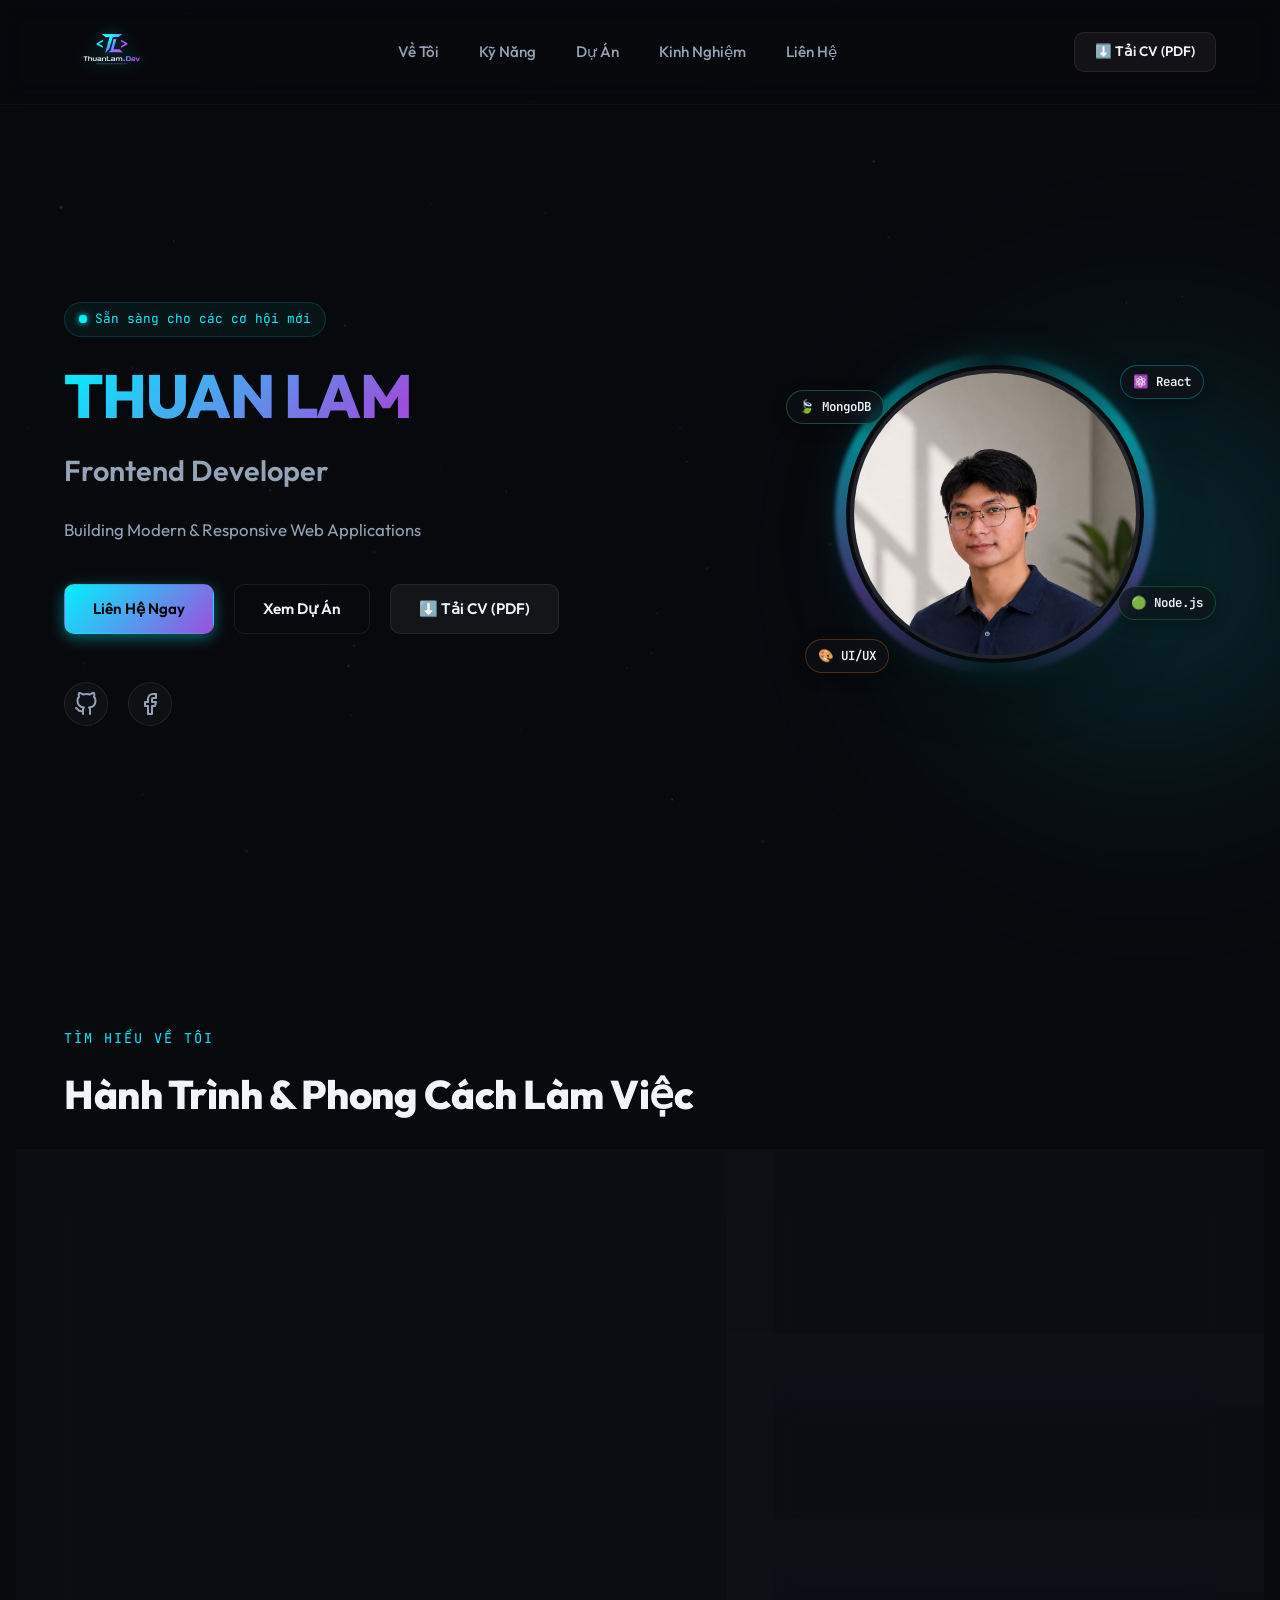
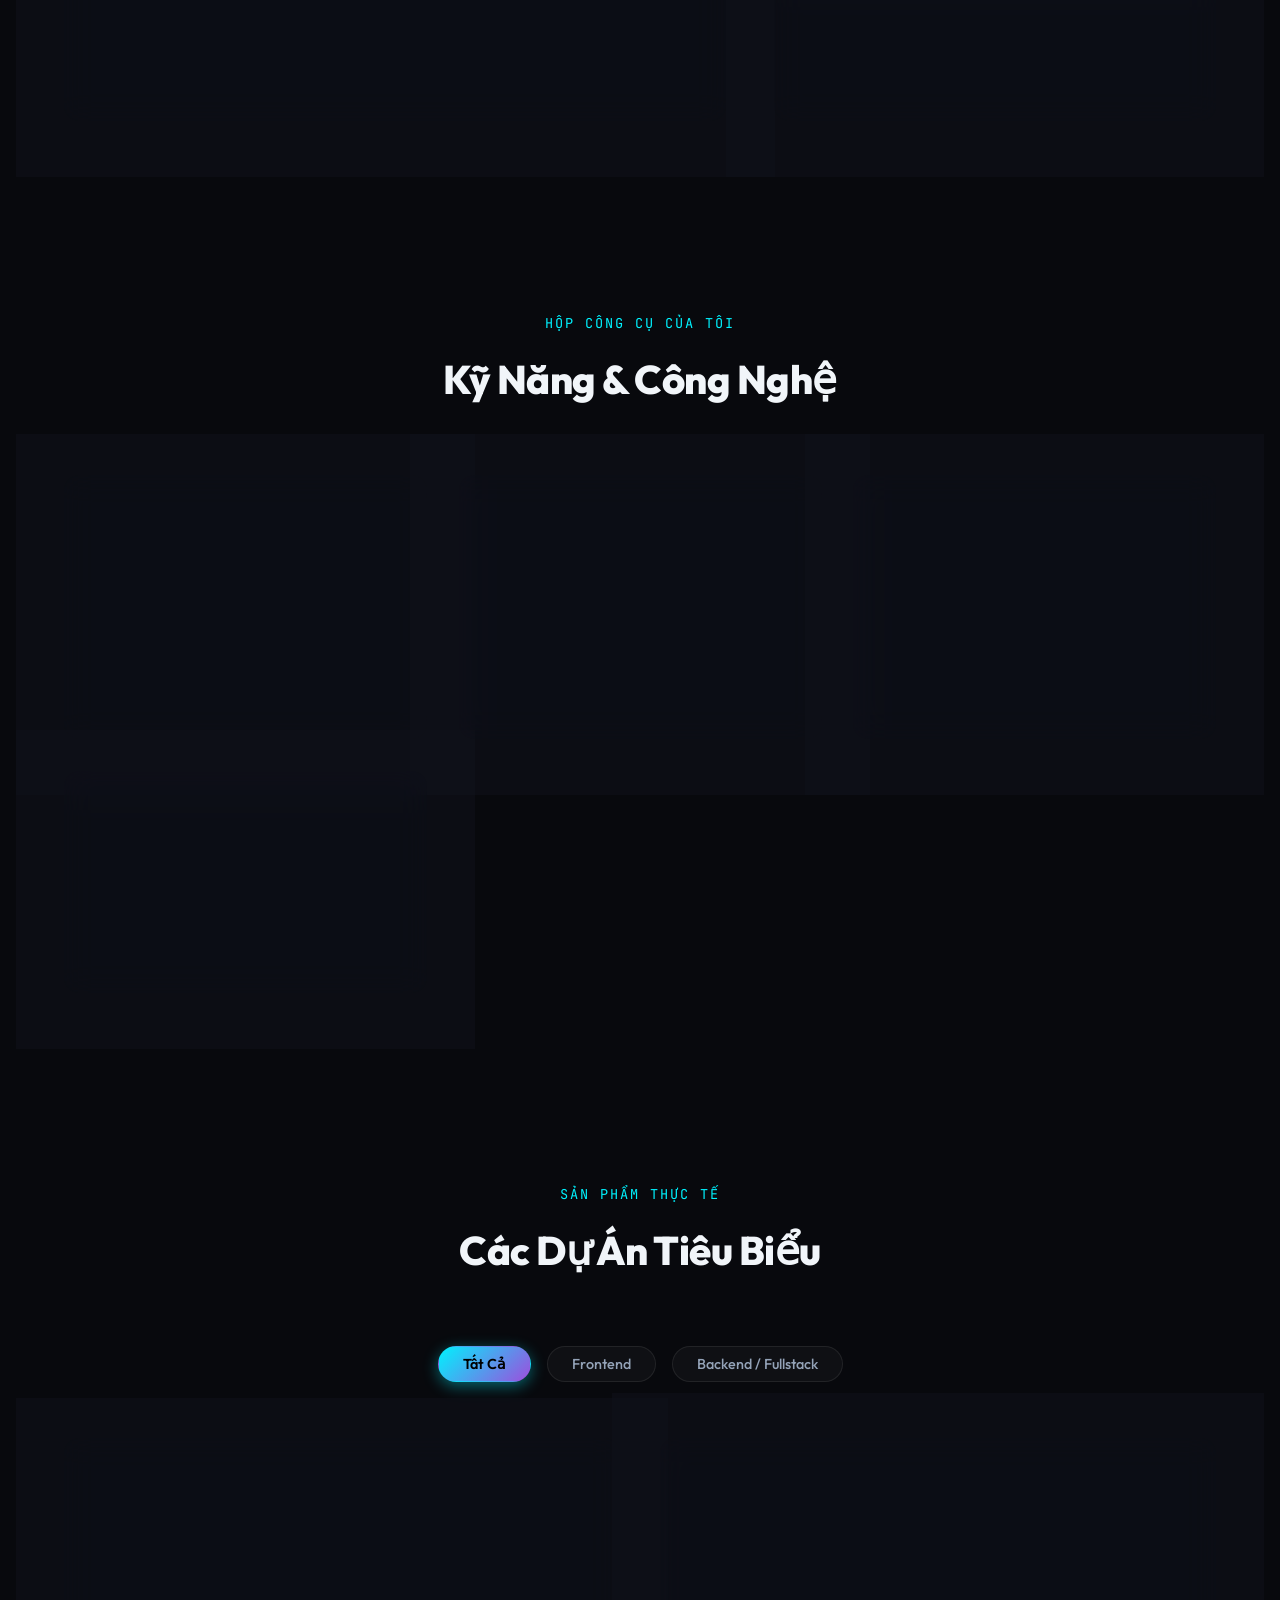
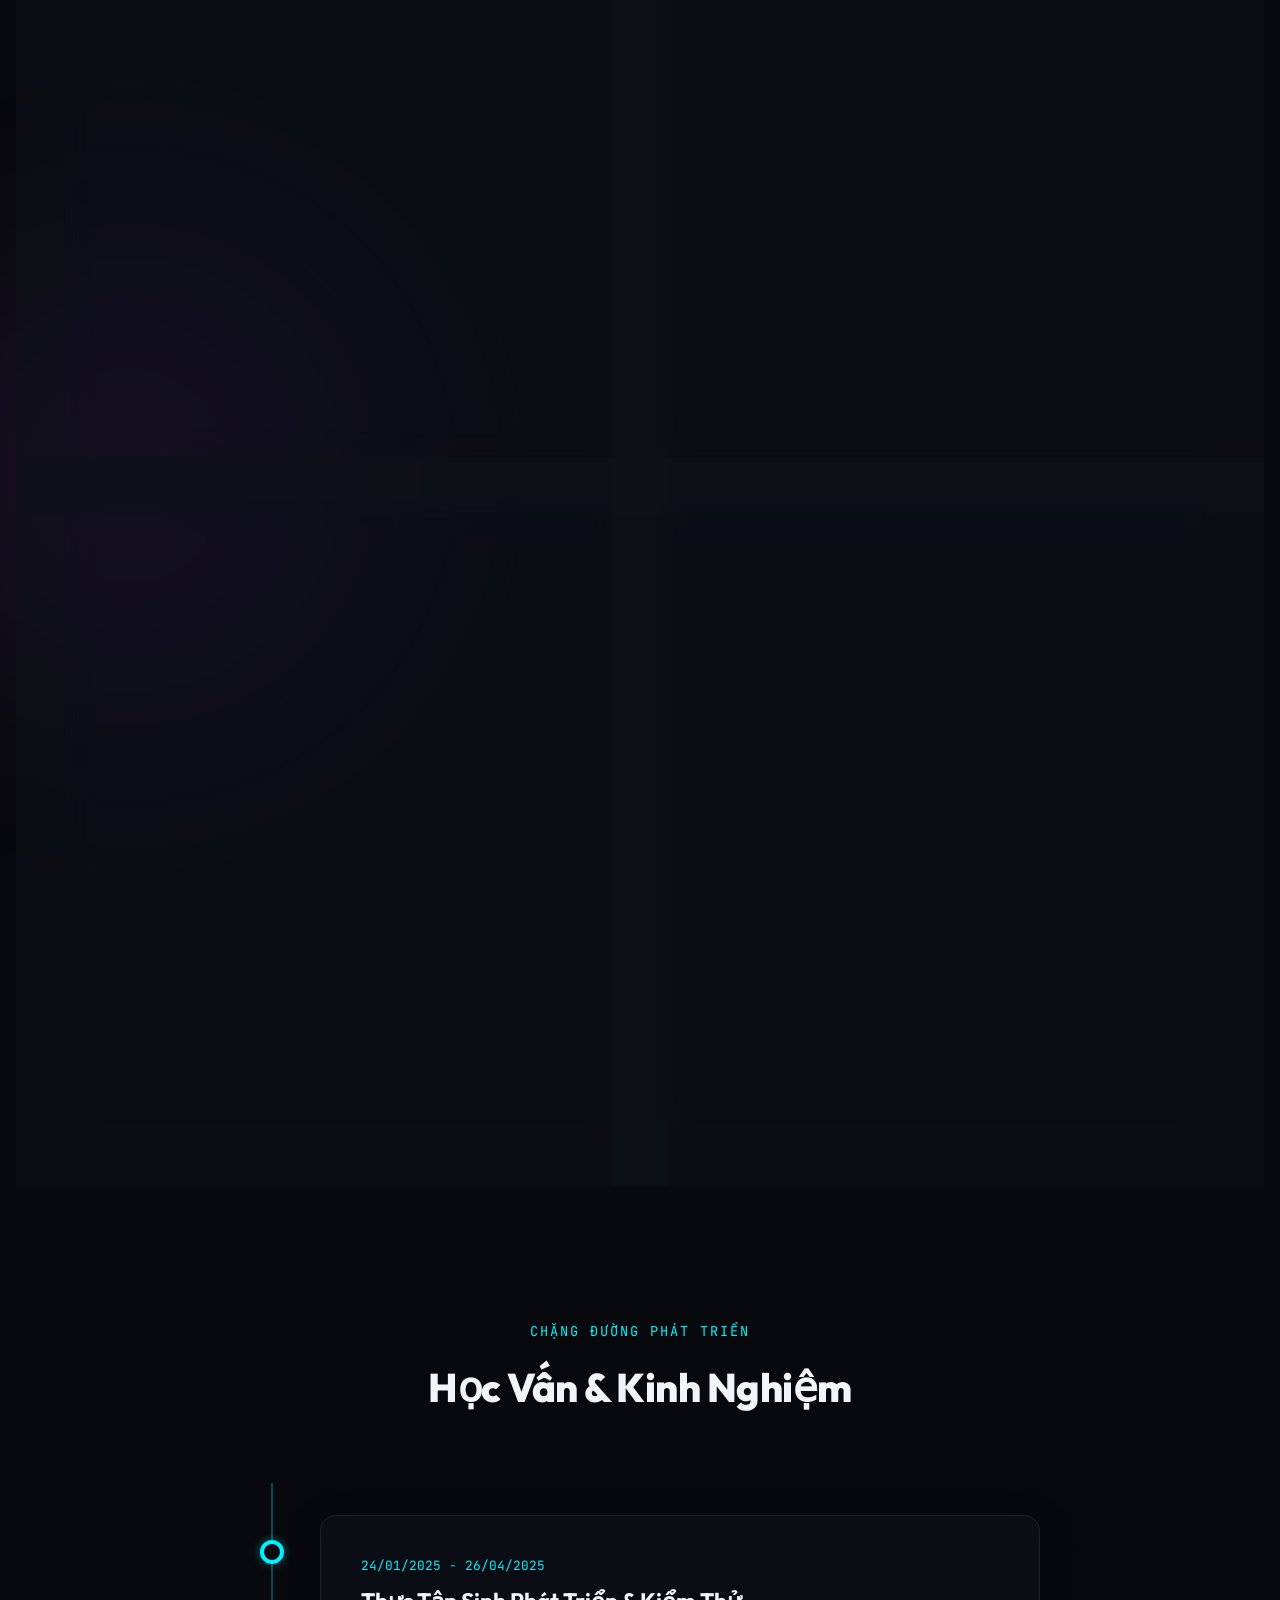
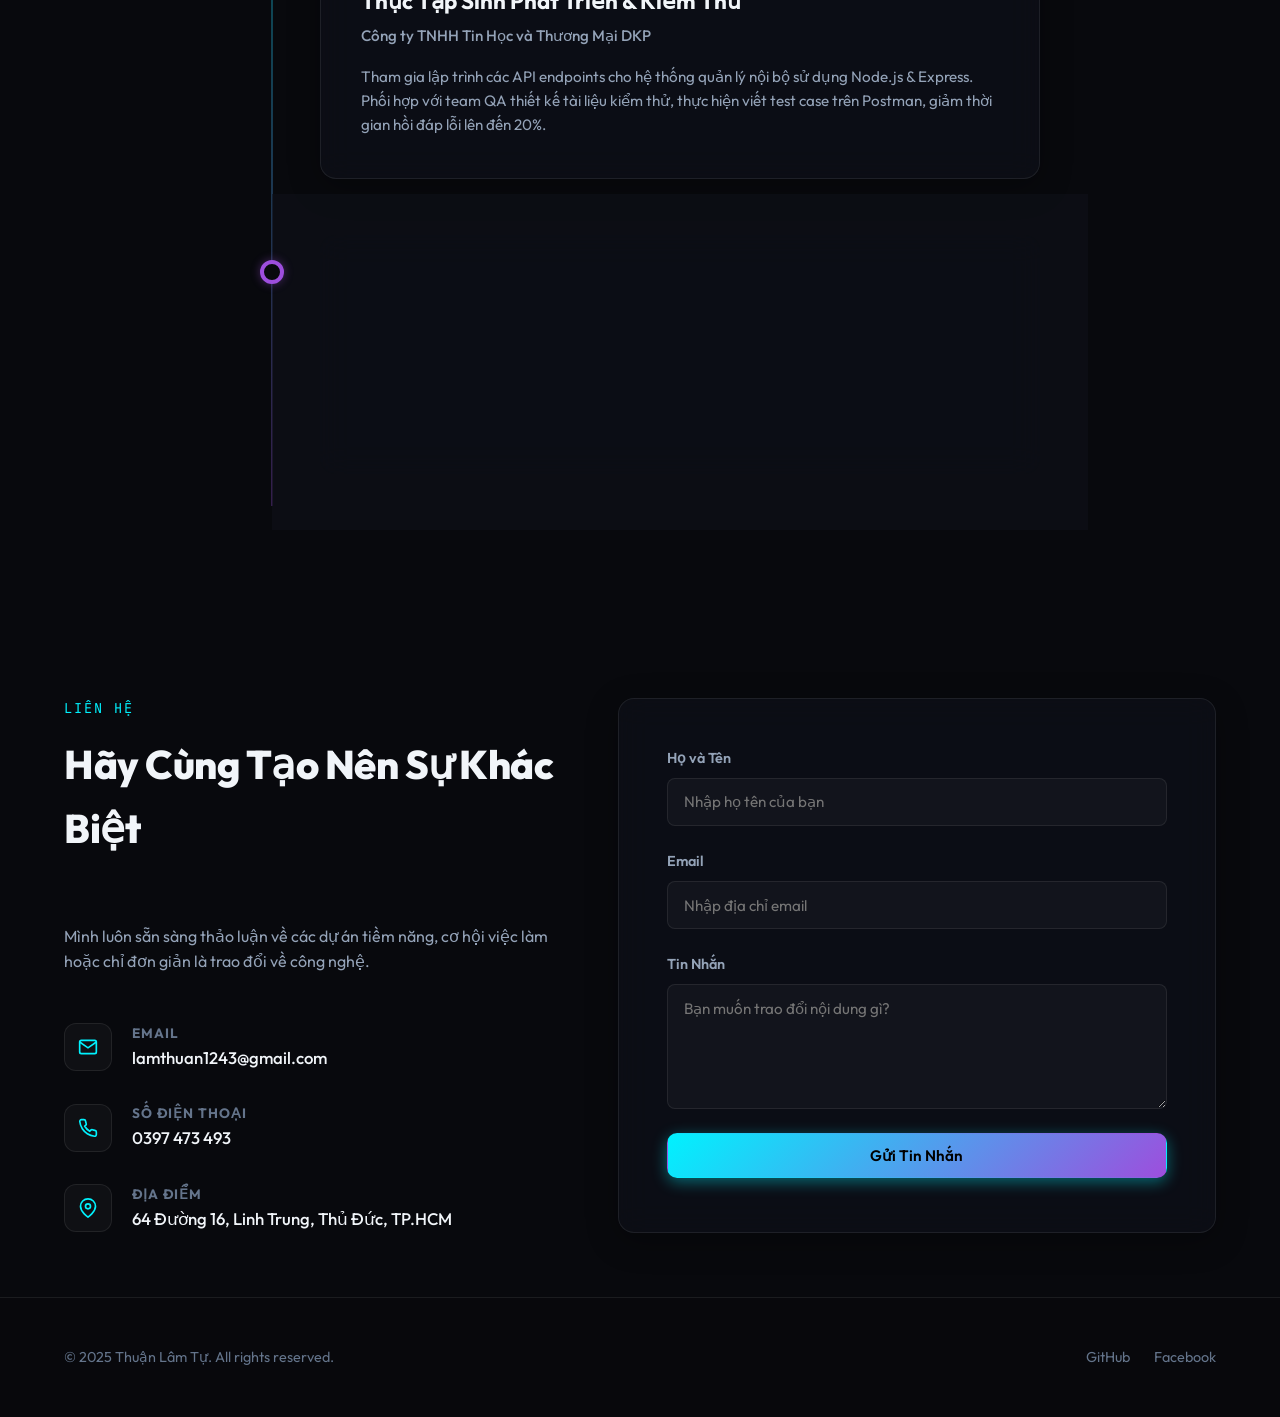
==== commit ed250cd3: "feat: increase logo to 64px; CV download now auto-triggers print-to-PDF dialog via ?print=true" ====
--- a/index.html
+++ b/index.html
@@ -3,15 +3,21 @@
   <head>
     <meta charset="UTF-8" />
     <meta name="viewport" content="width=device-width, initial-scale=1.0" />
-    <title>Thuận Lâm Tự | Frontend Developer Portfolio</title>
-    <meta name="description" content="Portfolio cá nhân của Thuận Lâm Tự - Frontend Developer. Chuyên React, JavaScript, Node.js, MongoDB." />
+    <title>Thuận Lâm Tự |Full-Stack Developer</title>
+    <meta
+      name="description"
+      content="Portfolio cá nhân của Thuận Lâm Tự - Frontend Developer. Chuyên React, JavaScript, Node.js, MongoDB."
+    />
     <!-- Favicon -->
-    <link rel="icon" type="image/jpeg" href="logo.jpg" />
-    <link rel="apple-touch-icon" href="logo.jpg" />
+    <link rel="icon" type="image/jpeg" href="logo1.png" />
+    <link rel="apple-touch-icon" href="logo1.png" />
     <!-- Google Fonts -->
     <link rel="preconnect" href="https://fonts.googleapis.com" />
     <link rel="preconnect" href="https://fonts.gstatic.com" crossorigin />
-    <link href="https://fonts.googleapis.com/css2?family=Outfit:wght@300;400;500;600;700;800&family=JetBrains+Mono:wght@400;500;700&display=swap" rel="stylesheet" />
+    <link
+      href="https://fonts.googleapis.com/css2?family=Outfit:wght@300;400;500;600;700;800&family=JetBrains+Mono:wght@400;500;700&display=swap"
+      rel="stylesheet"
+    />
     <!-- Styles -->
     <link rel="stylesheet" href="css/style.css" />
   </head>
--- a/css/style.css
+++ b/css/style.css
@@ -259,12 +259,12 @@
 }
 
 .logo-img {
-    height: 44px;
+    height: 64px;
     width: auto;
     object-fit: contain;
     transition: var(--transition-smooth);
     filter: drop-shadow(0 0 8px rgba(0, 242, 254, 0.3));
-    border-radius: 6px;
+    border-radius: 8px;
 }
 
 .logo-img:hover {
